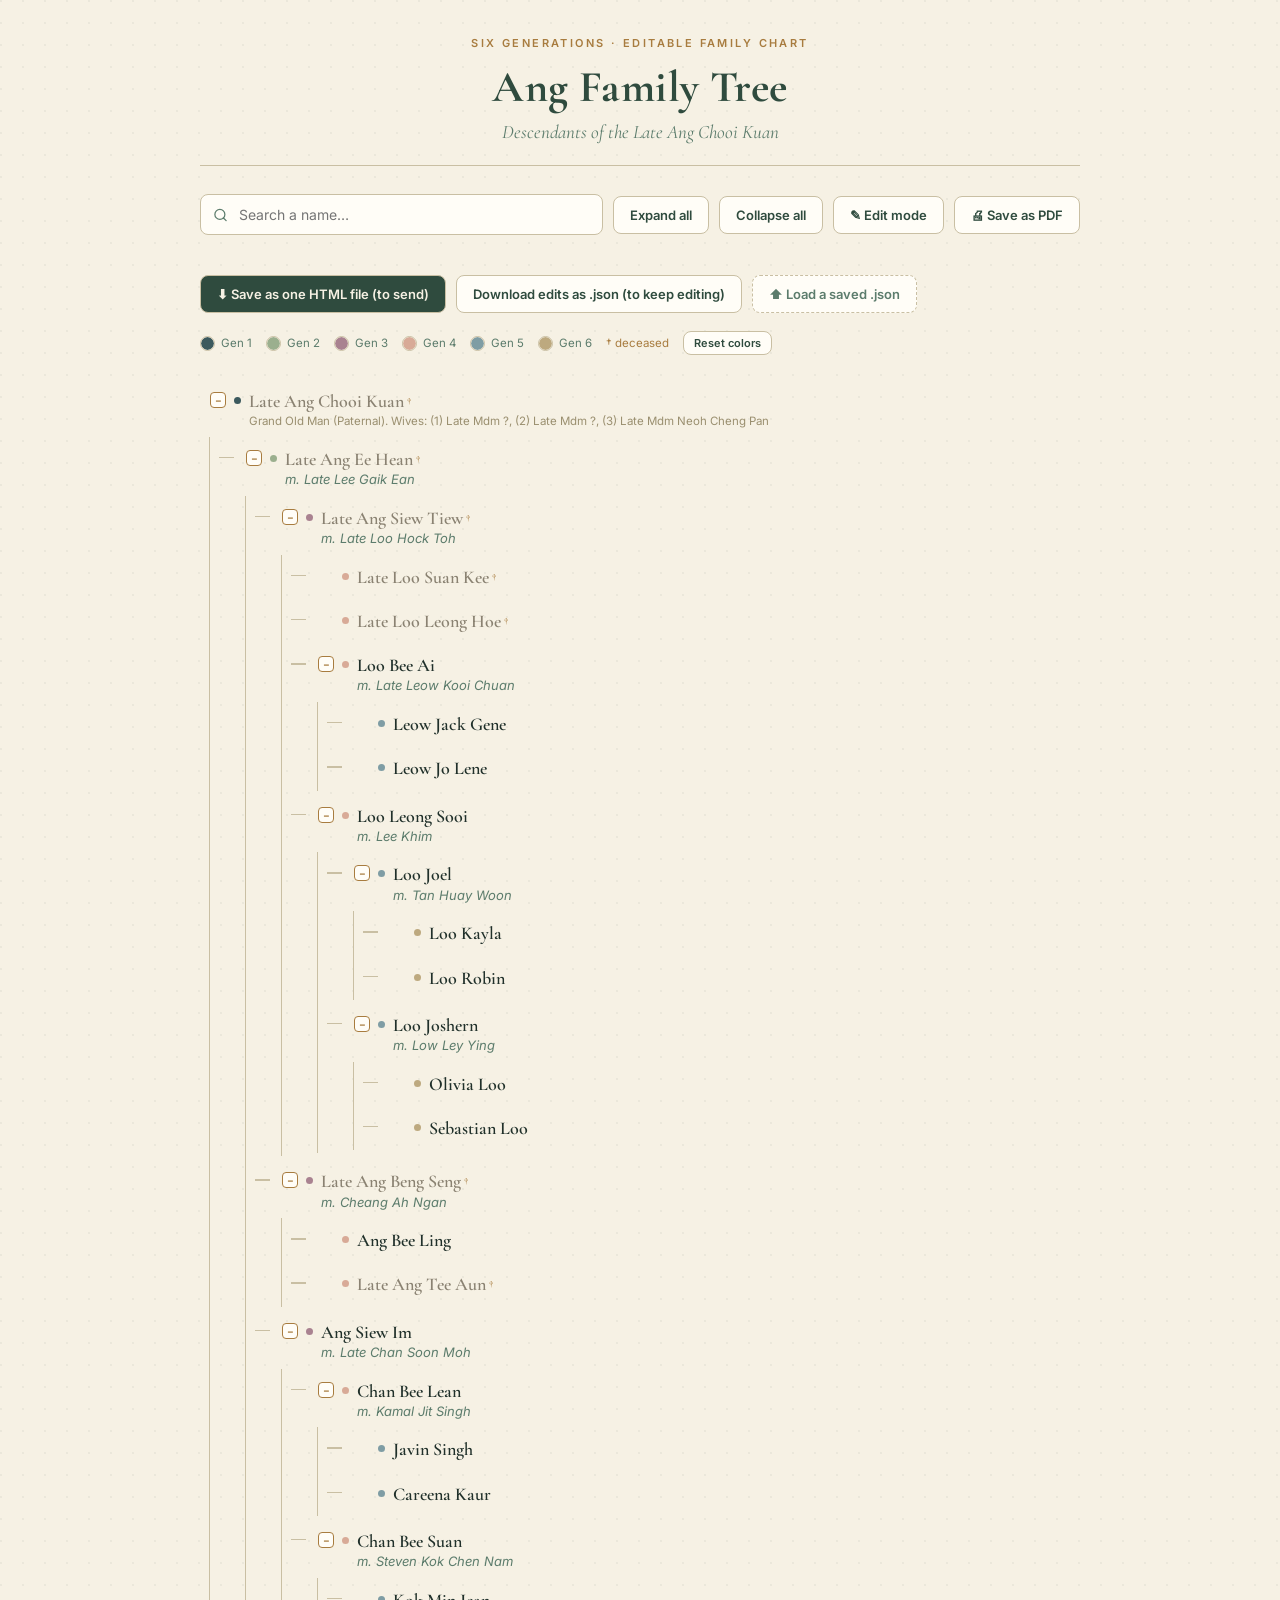
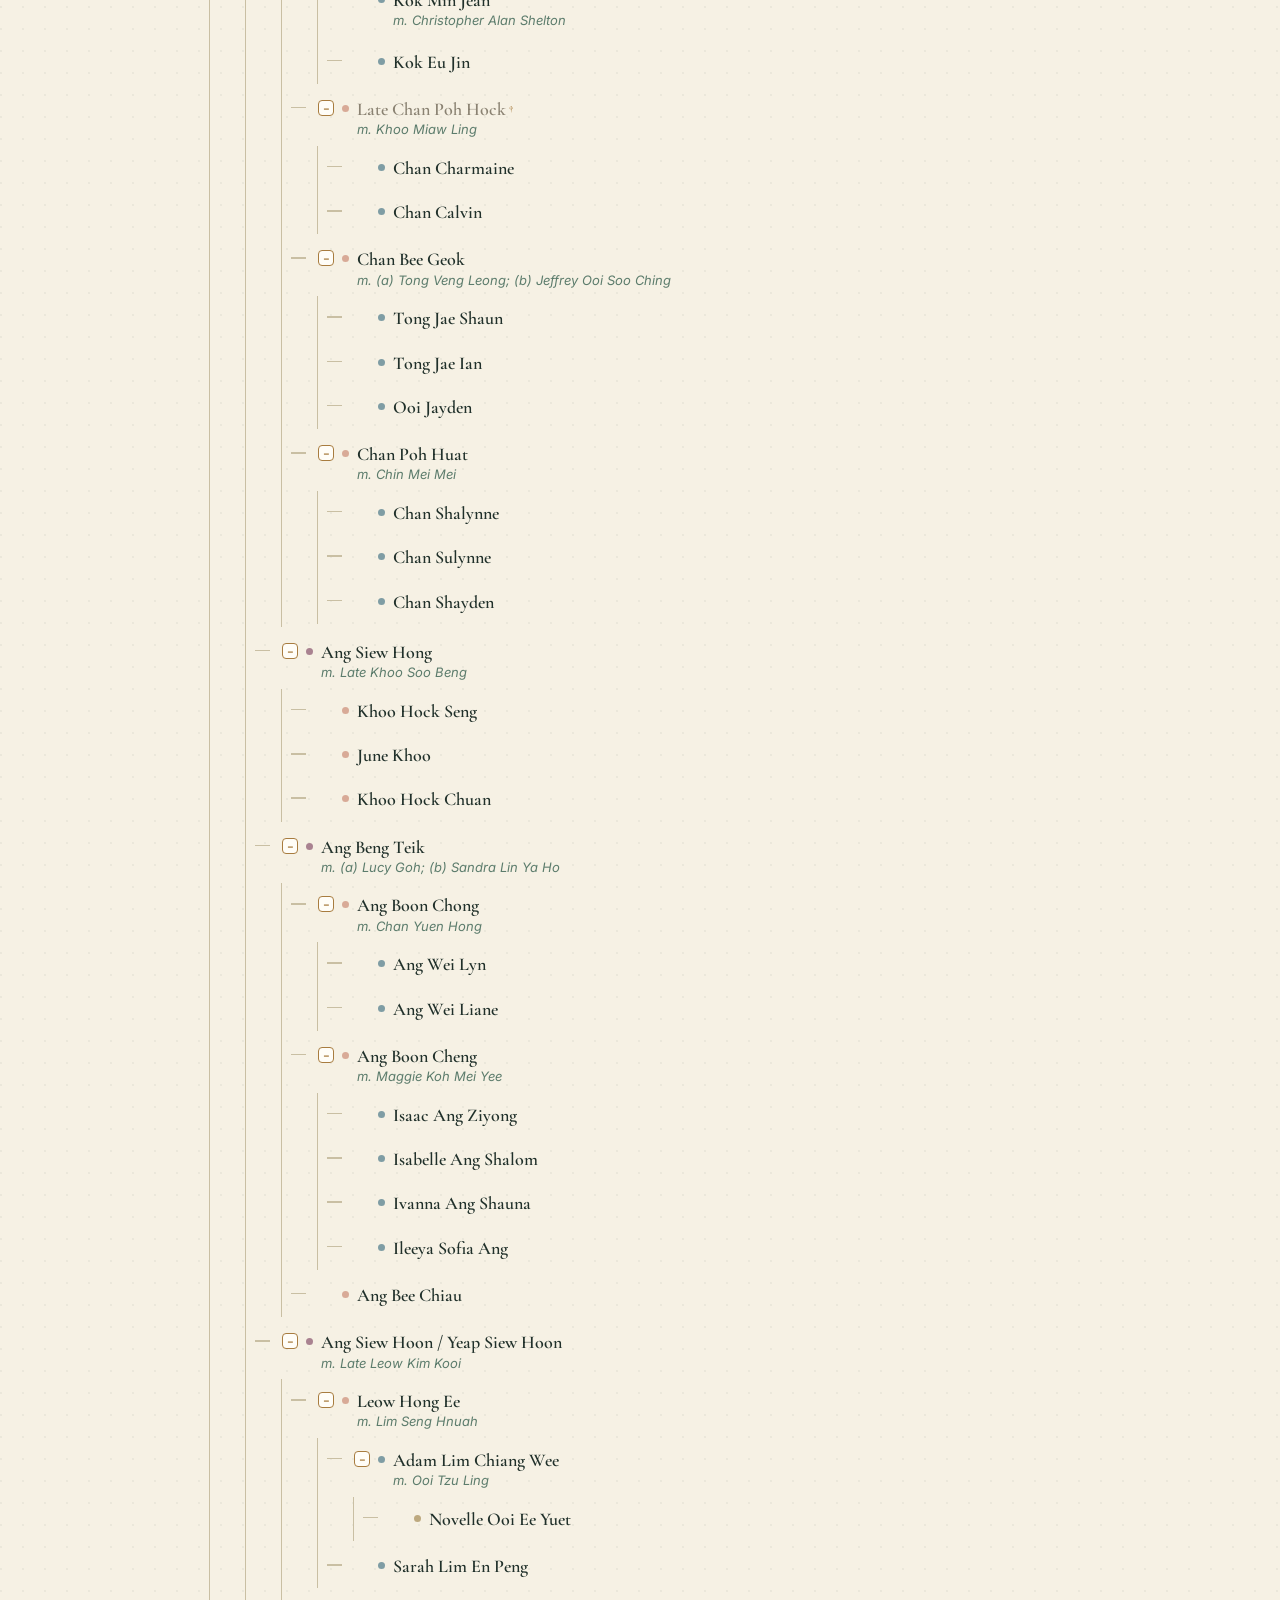
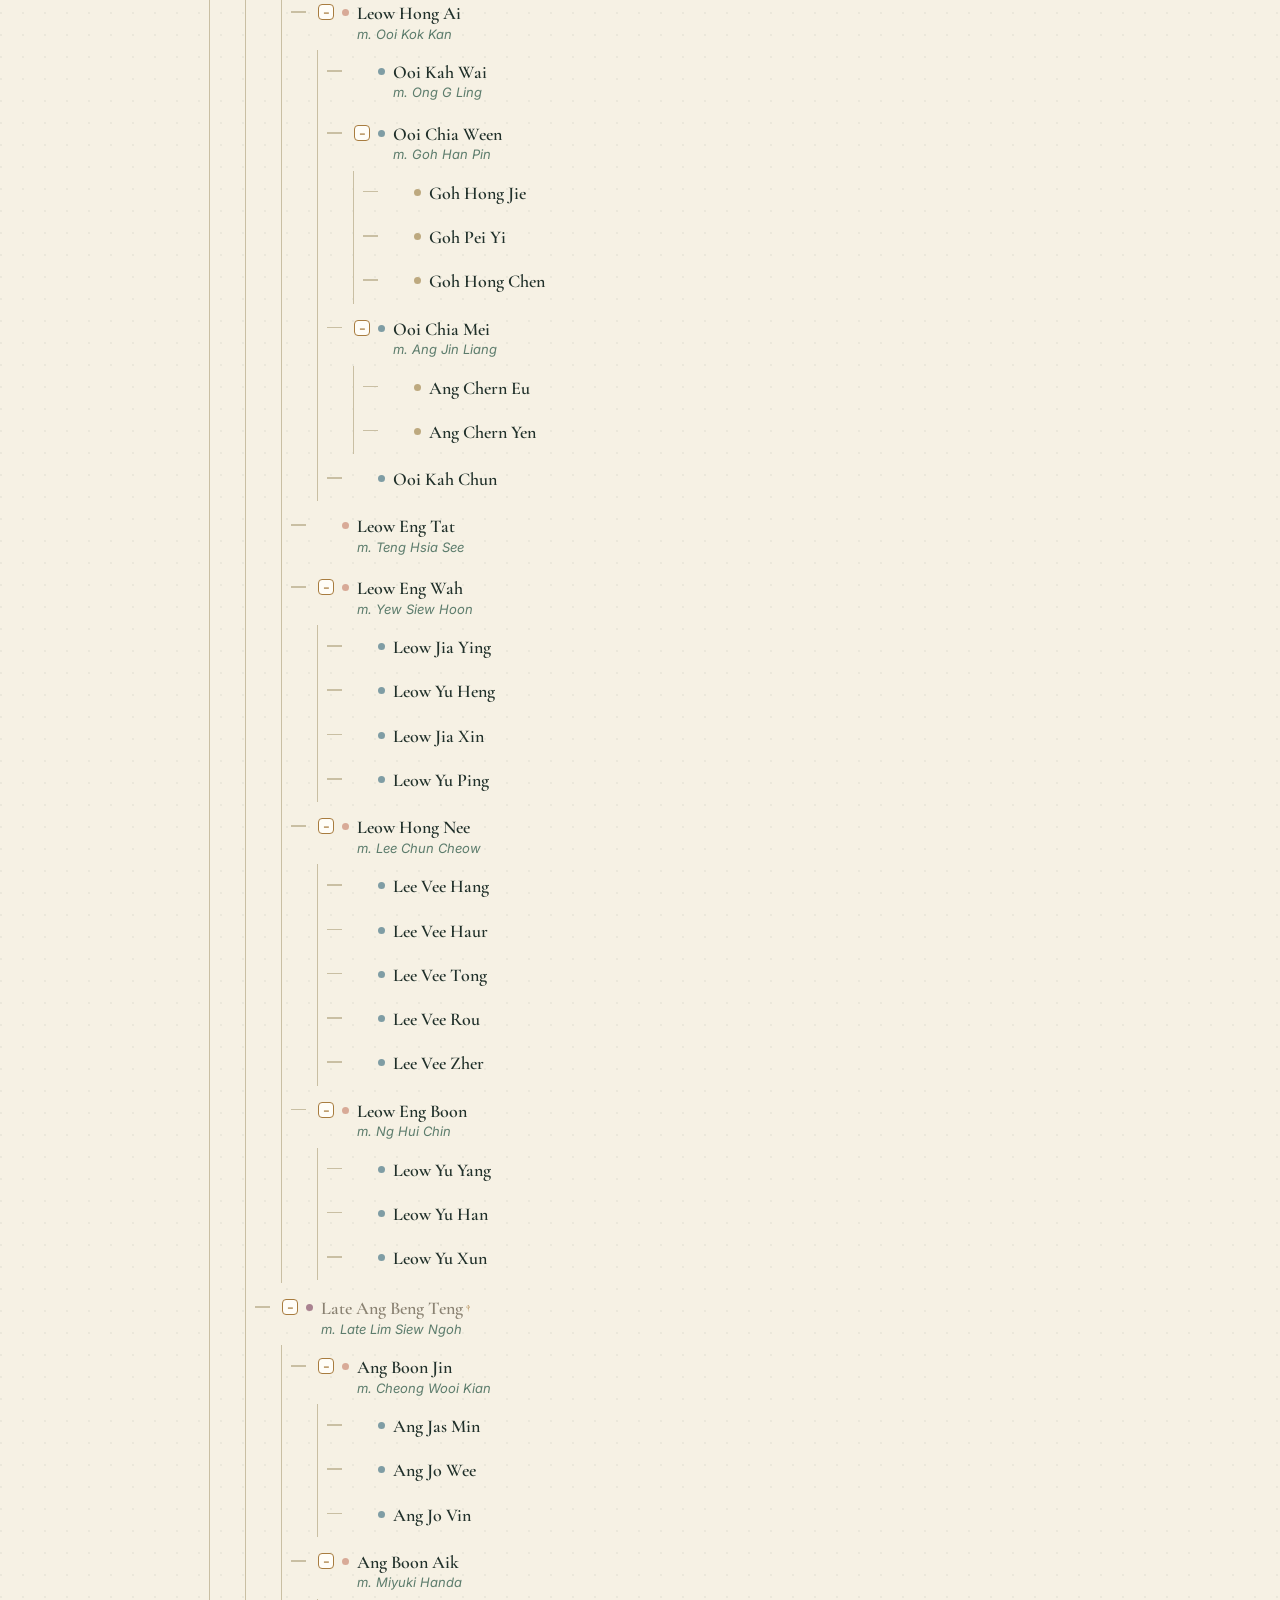
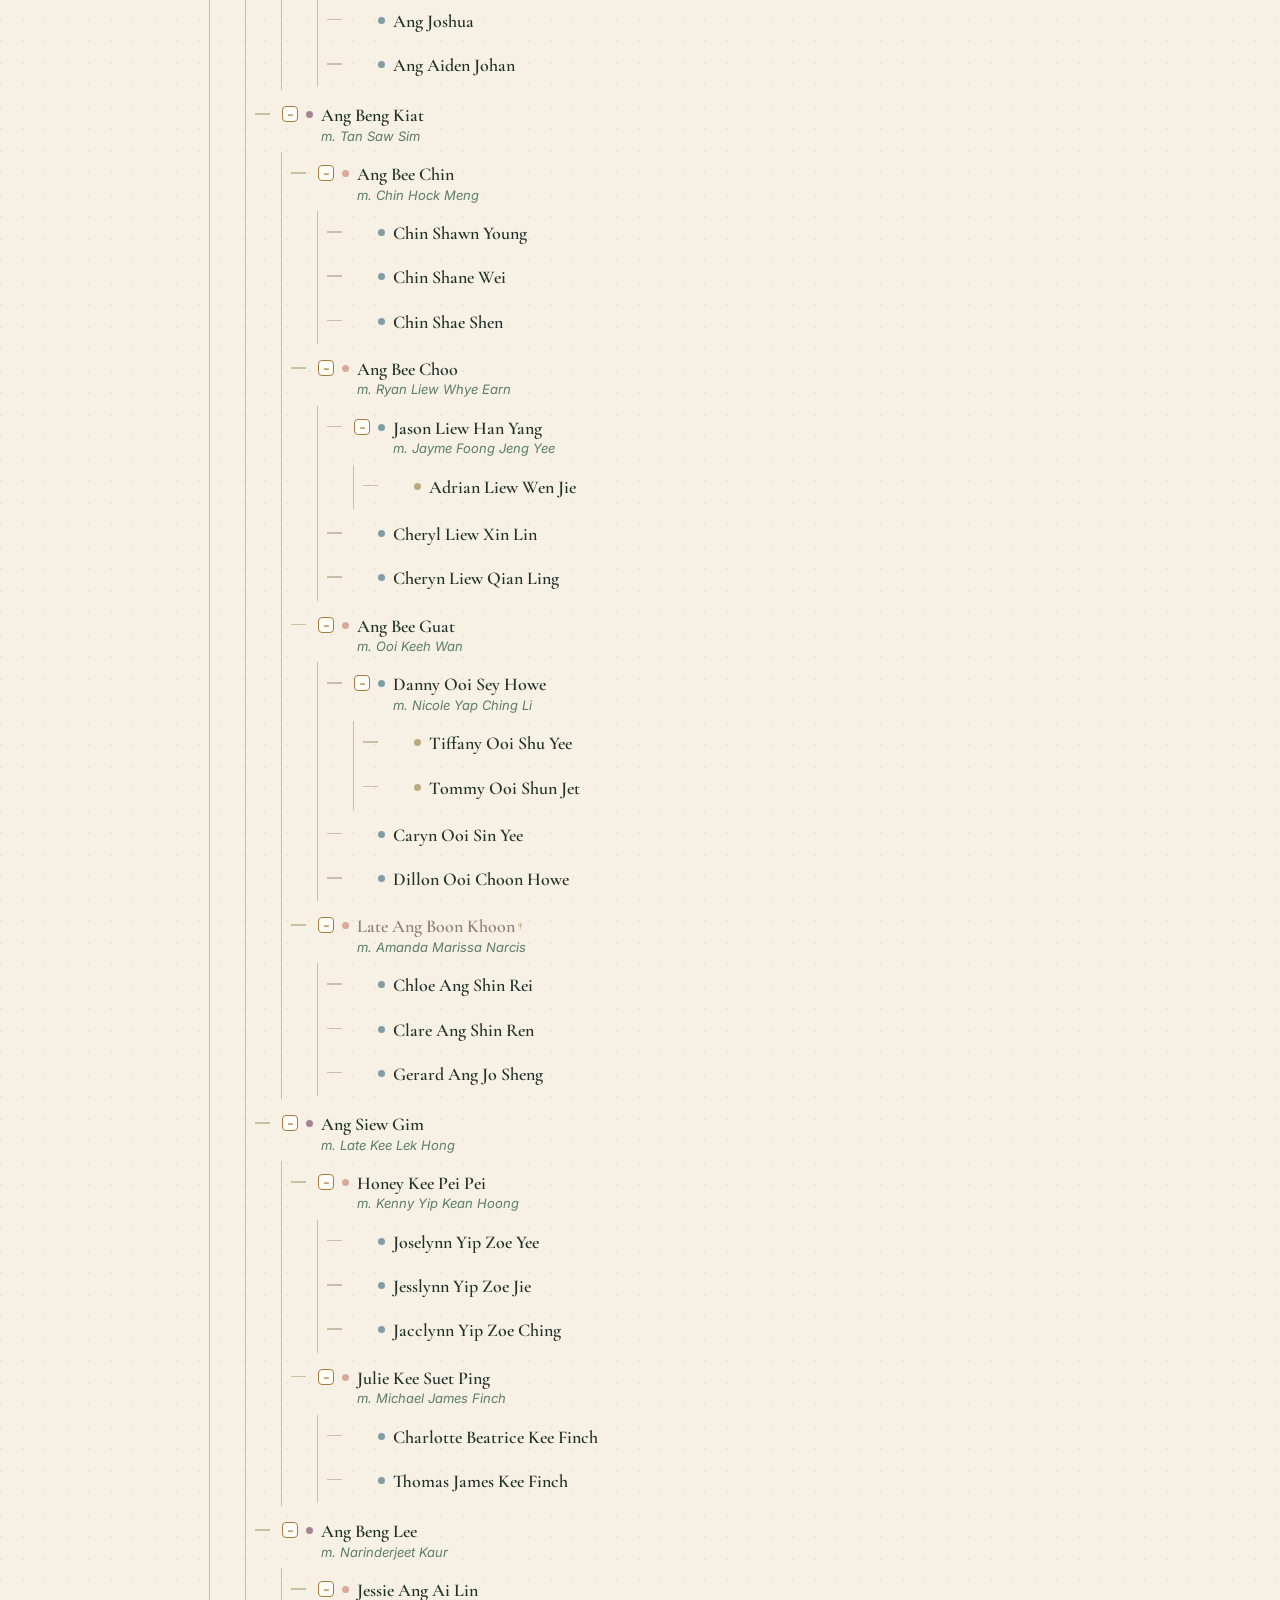
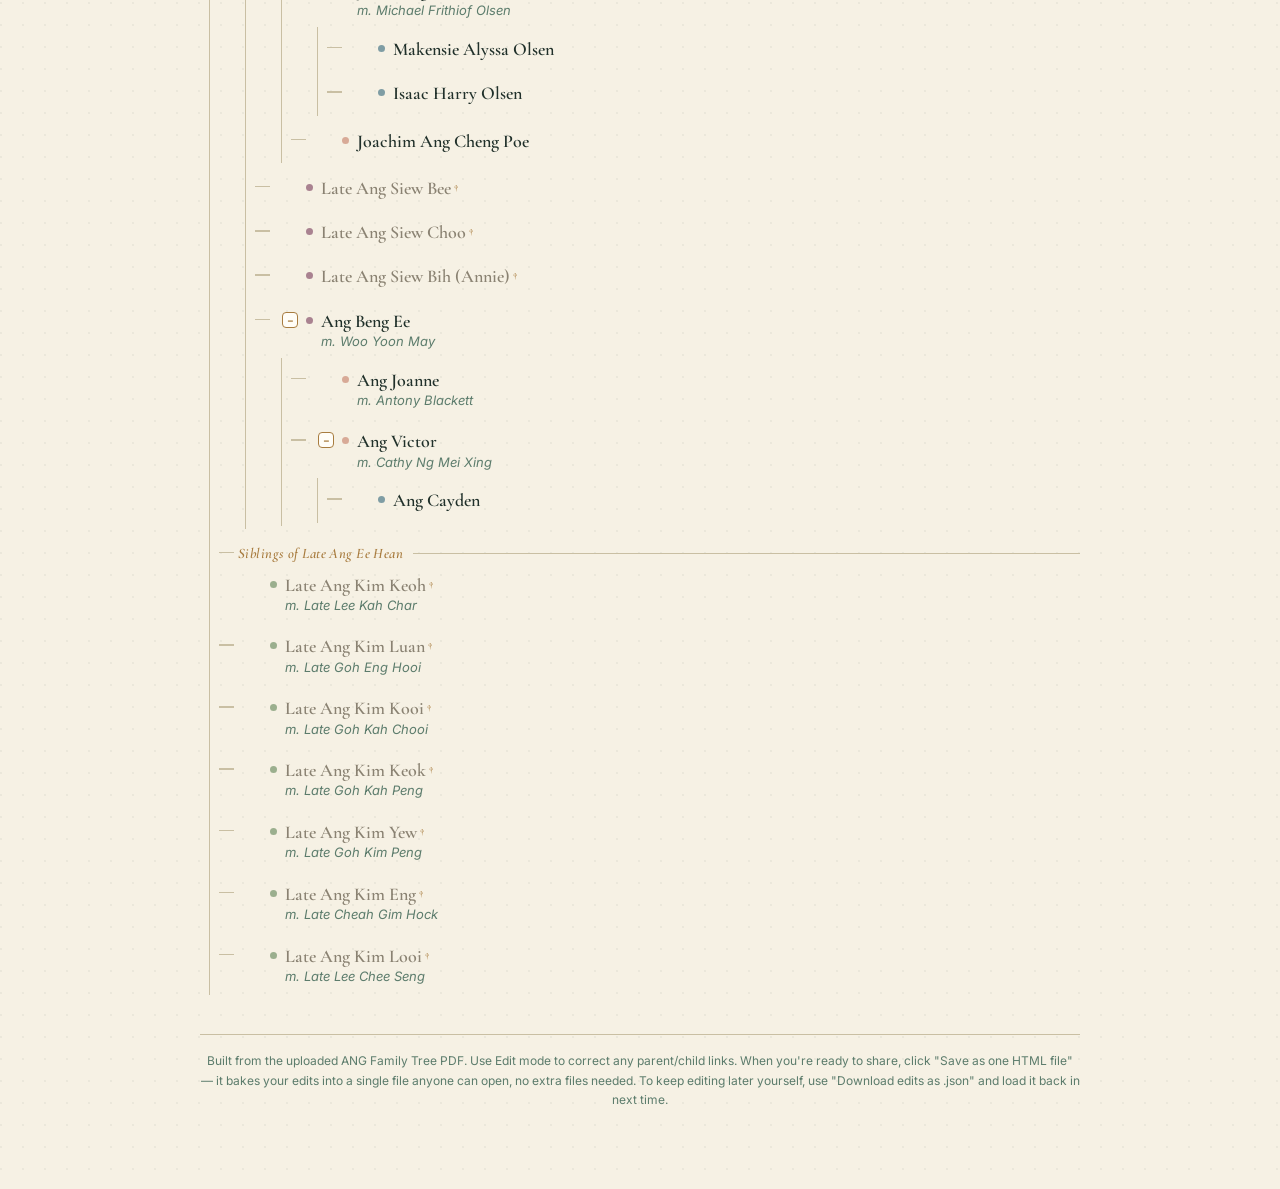
==== index.html @ b87fd1d6 "Rename HTML file to index.html Rename 'ang_family_tree (fixed).html' to 'index.html' (100% content s" ====
<!DOCTYPE html>
<html lang="en"><head>
<meta charset="UTF-8">
<meta name="viewport" content="width=device-width, initial-scale=1">
<title>Ang Family Tree</title>
<style>
  @import url('https://fonts.googleapis.com/css2?family=Cormorant+Garamond:ital,wght@0,500;0,600;0,700;1,500&family=Inter:wght@400;500;600;700&display=swap');

  :root{
    --paper:#F6F1E4;
    --ink:#20302A;
    --jade:#2F4B3E;
    --jade-light:#5C7C6C;
    --brass:#A87C3F;
    --brass-light:#D9B77C;
    --line:#C9BFA3;
    --card:#FFFDF7;
    --danger:#B5533C;
    --shadow: 0 1px 2px rgba(32,48,42,.06);
  }
  *{box-sizing:border-box;}
  body{
    margin:0;
    background:var(--paper);
    background-image:
      radial-gradient(circle at 1px 1px, rgba(47,75,62,0.06) 1px, transparent 0);
    background-size: 22px 22px;
    color:var(--ink);
    font-family:'Inter',sans-serif;
    padding:0;
  }
  .wrap{max-width:920px;margin:0 auto;padding:36px 20px 80px;}

  header{
    text-align:center;
    margin-bottom:28px;
    padding-bottom:22px;
    border-bottom:1px solid var(--line);
  }
  .eyebrow{
    font-size:11px;
    letter-spacing:.22em;
    text-transform:uppercase;
    color:var(--brass);
    font-weight:600;
    margin-bottom:10px;
  }
  h1{
    font-family:'Cormorant Garamond',serif;
    font-weight:700;
    font-size:44px;
    margin:0 0 6px;
    color:var(--jade);
    letter-spacing:.01em;
  }
  .sub{
    color:var(--jade-light);
    font-style:italic;
    font-family:'Cormorant Garamond',serif;
    font-size:19px;
  }

  .toolbar{
    display:flex;
    gap:10px;
    align-items:center;
    margin-bottom:14px;
    flex-wrap:wrap;
  }
  .search-box{
    flex:1;
    min-width:180px;
    position:relative;
  }
  .search-box input{
    width:100%;
    padding:11px 14px 11px 38px;
    border:1px solid var(--line);
    border-radius:8px;
    background:var(--card);
    font-family:'Inter',sans-serif;
    font-size:14px;
    color:var(--ink);
    outline:none;
    transition:border-color .15s;
  }
  .search-box input:focus{border-color:var(--brass);}
  .search-box svg{
    position:absolute;
    left:13px;
    top:50%;
    transform:translateY(-50%);
    width:15px;
    height:15px;
    stroke:var(--jade-light);
  }
  .btn{
    padding:10px 16px;
    border-radius:8px;
    border:1px solid var(--line);
    background:var(--card);
    color:var(--jade);
    font-family:'Inter',sans-serif;
    font-size:13px;
    font-weight:600;
    cursor:pointer;
    transition:.15s;
    white-space:nowrap;
  }
  .btn:hover{background:var(--jade);color:var(--paper);border-color:var(--jade);}
  .btn.primary{background:var(--jade);color:var(--paper);}
  .btn.primary:hover{background:var(--ink);}
  .btn.on{background:var(--brass);color:#fff;border-color:var(--brass);}
  .btn.danger{color:var(--danger);border-color:var(--danger);}
  .btn.danger:hover{background:var(--danger);color:#fff;}
  .btn:disabled{opacity:.4;cursor:not-allowed;}
  .btn:disabled:hover{background:var(--card);color:var(--jade);}

  .toolbar2{
    display:flex;
    gap:10px;
    align-items:center;
    margin-bottom:18px;
    flex-wrap:wrap;
  }
  .file-label{
    padding:10px 16px;
    border-radius:8px;
    border:1px dashed var(--line);
    background:var(--card);
    color:var(--jade-light);
    font-size:13px;
    font-weight:600;
    cursor:pointer;
  }
  .file-label:hover{border-color:var(--brass);color:var(--brass);}

  #match-count, #edit-hint{
    font-size:12.5px;
    color:var(--jade-light);
    margin:-6px 0 16px 2px;
    min-height:16px;
  }
  #edit-hint{color:var(--brass);font-weight:600;}

  .legend{
    display:flex;
    gap:14px;
    flex-wrap:wrap;
    margin-bottom:24px;
    font-size:11.5px;
    color:var(--jade-light);
  }
  .legend span{display:inline-flex;align-items:center;gap:6px;}
  .swatch{width:9px;height:9px;border-radius:50%;display:inline-block;}
  .swatch-input{
    -webkit-appearance:none;
    appearance:none;
    width:15px;
    height:15px;
    border-radius:50%;
    border:1px solid var(--line);
    padding:0;
    cursor:pointer;
    background:none;
    vertical-align:middle;
  }
  .swatch-input::-webkit-color-swatch-wrapper{padding:0;border-radius:50%;}
  .swatch-input::-webkit-color-swatch{border:none;border-radius:50%;}
  .swatch-input::-moz-color-swatch{border:none;border-radius:50%;}
  .legend{align-items:center;}
  .legend .btn{padding:4px 10px;font-size:11px;}

  ul.tree, ul.tree ul{
    list-style:none;
    margin:0;
    padding-left:26px;
    position:relative;
  }
  ul.tree{padding-left:0;}
  ul.tree ul{
    border-left:1.5px solid var(--line);
    margin-left:9px;
  }
  li{position:relative;padding:3px 0;}
  li > ul{margin-top:2px;}
  li::before{
    content:"";
    position:absolute;
    left:-17px;
    top:20px;
    width:15px;
    height:1.5px;
    background:var(--line);
  }
  ul.tree > li::before{display:none;}

  .tree-label{
    display:flex;
    align-items:center;
    gap:10px;
    margin:10px 0 4px;
    padding-left:2px;
    user-select:none;
  }
  .tree-label .txt{
    font-family:'Cormorant Garamond',serif;
    font-style:italic;
    font-weight:600;
    font-size:14.5px;
    letter-spacing:.03em;
    color:var(--brass);
    white-space:nowrap;
  }
  .tree-label .rule{
    flex:1;
    height:1px;
    background:var(--line);
  }
  .tree-label .label-edit{
    display:none;
    flex:none;
    width:18px;
    height:18px;
    border-radius:5px;
    border:1px solid var(--line);
    background:var(--card);
    align-items:center;
    justify-content:center;
    cursor:pointer;
    color:var(--jade-light);
    font-size:10px;
  }
  .tree-label .label-edit:hover{border-color:var(--brass);color:var(--brass);}
  body.edit-mode .tree-label .label-edit{display:flex;}
  @media print{
    .tree-label .label-edit{display:none;}
  }

  .node{
    display:flex;
    align-items:flex-start;
    gap:8px;
    padding:7px 10px;
    border-radius:7px;
    transition:background .12s;
  }
  .node:hover{background:rgba(168,124,63,0.09);}

  .toggle{
    width:16px;
    height:16px;
    flex:none;
    margin-top:3px;
    border-radius:4px;
    border:1.3px solid var(--brass);
    display:flex;
    align-items:center;
    justify-content:center;
    font-size:10px;
    color:var(--brass);
    font-weight:700;
    user-select:none;
    background:var(--card);
    cursor:pointer;
  }
  .toggle.empty{visibility:hidden;cursor:default;}

  .gen-dot{
    width:7px;
    height:7px;
    border-radius:50%;
    margin-top:8px;
    flex:none;
  }

  .info{line-height:1.35;flex:1;cursor:default;}
  .name{
    font-family:'Cormorant Garamond',serif;
    font-weight:600;
    font-size:18px;
    color:var(--ink);
  }
  .name.deceased{color:#8a8272;}
  .name.deceased::after{
    content:" †";
    font-size:13px;
    color:var(--brass);
  }
  .spouse{
    font-size:13px;
    color:var(--jade-light);
    font-style:italic;
  }
  .note{
    font-size:11.5px;
    color:#9a8f6f;
    margin-top:1px;
  }
  .hit .name{background:linear-gradient(transparent 60%, var(--brass-light) 60%);}

  .edit-icon{
    flex:none;
    width:22px;
    height:22px;
    border-radius:6px;
    border:1px solid var(--line);
    background:var(--card);
    display:none;
    align-items:center;
    justify-content:center;
    cursor:pointer;
    color:var(--jade-light);
    font-size:12px;
    margin-top:1px;
  }
  .edit-icon:hover{border-color:var(--brass);color:var(--brass);}
  body.edit-mode .edit-icon{display:flex;}
  body.edit-mode .node{background:rgba(168,124,63,0.04);}

  /* Edit panel (modal) */
  #overlay, #labelOverlay{
    position:fixed;inset:0;
    background:rgba(32,48,42,.35);
    display:none;
    align-items:center;
    justify-content:center;
    z-index:50;
    padding:20px;
  }
  #overlay.show, #labelOverlay.show{display:flex;}
  #panel, #labelPanel{
    background:var(--card);
    border-radius:14px;
    padding:26px 26px 20px;
    width:100%;
    max-width:420px;
    box-shadow:0 12px 40px rgba(32,48,42,.25);
    max-height:88vh;
    overflow-y:auto;
  }
  #panel h2, #labelPanel h2{
    font-family:'Cormorant Garamond',serif;
    font-size:24px;
    margin:0 0 16px;
    color:var(--jade);
  }
  #labelPanel .sub-hint{
    font-size:12.5px;
    color:var(--jade-light);
    margin:-10px 0 16px;
  }
  .field{margin-bottom:14px;}
  .field label{
    display:block;
    font-size:11.5px;
    font-weight:600;
    letter-spacing:.04em;
    text-transform:uppercase;
    color:var(--jade-light);
    margin-bottom:5px;
  }
  .field input[type=text], .field select{
    width:100%;
    padding:9px 10px;
    border:1px solid var(--line);
    border-radius:7px;
    font-family:'Inter',sans-serif;
    font-size:14px;
    background:#fff;
    color:var(--ink);
  }
  .field.checkline{display:flex;align-items:center;gap:8px;}
  .field.checkline label{margin:0;text-transform:none;font-size:13px;font-weight:500;color:var(--ink);}
  .panel-actions{
    display:flex;
    gap:8px;
    flex-wrap:wrap;
    margin-top:18px;
    padding-top:16px;
    border-top:1px solid var(--line);
  }
  .panel-actions .btn{flex:1;min-width:100px;}

  footer{
    margin-top:36px;
    padding-top:16px;
    border-top:1px solid var(--line);
    font-size:12px;
    color:var(--jade-light);
    text-align:center;
    line-height:1.6;
  }

  @media(max-width:560px){
    h1{font-size:33px;}
    .wrap{padding:24px 14px 60px;}
    ul.tree, ul.tree ul{padding-left:18px;}
    .toggle{
      width:26px;
      height:26px;
      margin-top:0;
      font-size:14px;
    }
    .gen-dot{margin-top:12px;}
  }

  @media print{
    body{background:#fff !important;}
    .toolbar, .toolbar2, #match-count, #edit-hint, footer{display:none !important;}
    .wrap{max-width:100%;padding:6px 0 0;}
    header{margin-bottom:16px;padding-bottom:12px;}
    .legend{margin-bottom:16px;}
    .legend .btn, .legend input[type=color]{display:none;}
    .toggle, .edit-icon{display:none !important;}
    .node{padding:4px 8px;}
    .node:hover{background:none;}
    li, .node{break-inside:avoid;page-break-inside:avoid;}
    *{-webkit-print-color-adjust:exact;print-color-adjust:exact;color-adjust:exact;}
    @page{margin:14mm;}
  }
</style>
</head>
<body>
<div class="wrap">
  <header>
    <div class="eyebrow">Six Generations · Editable Family Chart</div>
    <h1>Ang Family Tree</h1>
    <div class="sub">Descendants of the Late Ang Chooi Kuan</div>
  </header>

  <div class="toolbar">
    <div class="search-box">
      <svg viewBox="0 0 24 24" fill="none" stroke-width="2" stroke-linecap="round"><circle cx="11" cy="11" r="8"></circle><path d="m21 21-4.3-4.3"></path></svg>
      <input id="search" type="text" placeholder="Search a name…">
    </div>
    <button class="btn" id="expandAll">Expand all</button>
    <button class="btn" id="collapseAll">Collapse all</button>
    <button class="btn" id="editToggle">✎ Edit mode</button>
    <button class="btn" id="savePdf">🖨 Save as PDF</button>
  </div>
  <div id="match-count"></div>
  <div id="edit-hint" style="display:none">Edit mode is on — click the ✎ icon next to any name to rename, reassign to a different parent, add a child, or delete.</div>

  <div class="toolbar2">
    <button class="btn primary" id="downloadHtml">⬇ Save as one HTML file (to send)</button>
    <button class="btn" id="downloadJson">Download edits as .json (to keep editing)</button>
    <label class="file-label" for="loadJson">⬆ Load a saved .json</label>
    <input type="file" id="loadJson" accept=".json" style="display:none">
    <button class="btn" id="addRoot" style="display:none">+ Add another top-level person</button>
  </div>

  <div class="legend" id="legend">
    <span><input type="color" class="swatch-input" id="c0" value="#1B2E22"><label for="c0">Gen 1</label></span>
    <span><input type="color" class="swatch-input" id="c1" value="#2F4B3E"><label for="c1">Gen 2</label></span>
    <span><input type="color" class="swatch-input" id="c2" value="#5C7C6C"><label for="c2">Gen 3</label></span>
    <span><input type="color" class="swatch-input" id="c3" value="#A87C3F"><label for="c3">Gen 4</label></span>
    <span><input type="color" class="swatch-input" id="c4" value="#D9B77C"><label for="c4">Gen 5</label></span>
    <span><input type="color" class="swatch-input" id="c5" value="#C97B63"><label for="c5">Gen 6</label></span>
    <span style="color:var(--brass)">†  deceased</span>
    <button class="btn" id="resetColors">Reset colors</button>
  </div>

  <ul class="tree" id="treeRoot"><li><div class="node"><div class="toggle">−</div><div class="gen-dot" style="background: rgb(60, 89, 93);"></div><div class="info"><div class="name deceased">Late Ang Chooi Kuan</div><div class="note">Grand Old Man (Paternal). Wives: (1) Late Mdm ?, (2) Late Mdm ?, (3) Late Mdm Neoh Cheng Pan</div></div><div class="edit-icon">✎</div></div><ul><li><div class="node"><div class="toggle">+</div><div class="gen-dot" style="background: rgb(155, 175, 142);"></div><div class="info"><div class="name deceased">Late Ang Ee Hean</div><div class="spouse">m. Late Lee Gaik Ean</div></div><div class="edit-icon">✎</div></div></li><li><div class="node"><div class="toggle empty"></div><div class="gen-dot" style="background: rgb(155, 175, 142);"></div><div class="info"><div class="name deceased">Late Ang Kim Keoh</div><div class="spouse">m. Late Lee Kah Char</div></div><div class="edit-icon">✎</div></div></li><li><div class="node"><div class="toggle empty"></div><div class="gen-dot" style="background: rgb(155, 175, 142);"></div><div class="info"><div class="name deceased">Late Ang Kim Luan</div><div class="spouse">m. Late Goh Eng Hooi</div></div><div class="edit-icon">✎</div></div></li><li><div class="node"><div class="toggle empty"></div><div class="gen-dot" style="background: rgb(155, 175, 142);"></div><div class="info"><div class="name deceased">Late Ang Kim Kooi</div><div class="spouse">m. Late Goh Kah Chooi</div></div><div class="edit-icon">✎</div></div></li><li><div class="node"><div class="toggle empty"></div><div class="gen-dot" style="background: rgb(155, 175, 142);"></div><div class="info"><div class="name deceased">Late Ang Kim Keok</div><div class="spouse">m. Late Goh Kah Peng</div></div><div class="edit-icon">✎</div></div></li><li><div class="node"><div class="toggle empty"></div><div class="gen-dot" style="background: rgb(155, 175, 142);"></div><div class="info"><div class="name deceased">Late Ang Kim Yew</div><div class="spouse">m. Late Goh Kim Peng</div></div><div class="edit-icon">✎</div></div></li><li><div class="node"><div class="toggle empty"></div><div class="gen-dot" style="background: rgb(155, 175, 142);"></div><div class="info"><div class="name deceased">Late Ang Kim Eng</div><div class="spouse">m. Late Cheah Gim Hock</div></div><div class="edit-icon">✎</div></div></li><li><div class="node"><div class="toggle empty"></div><div class="gen-dot" style="background: rgb(155, 175, 142);"></div><div class="info"><div class="name deceased">Late Ang Kim Looi</div><div class="spouse">m. Late Lee Chee Seng</div></div><div class="edit-icon">✎</div></div></li></ul></li></ul>

  <footer>
    Built from the uploaded ANG Family Tree PDF. Use Edit mode to correct any parent/child links. When you're ready to share, click "Save as one HTML file" — it bakes your edits into a single file anyone can open, no extra files needed. To keep editing later yourself, use "Download edits as .json" and load it back in next time.
  </footer>
</div>

<div id="overlay">
  <div id="panel">
    <h2 id="panelTitle">Edit person</h2>
    <div class="field">
      <label for="f-name">Name</label>
      <input type="text" id="f-name">
    </div>
    <div class="field">
      <label for="f-spouse">Spouse (optional)</label>
      <input type="text" id="f-spouse" placeholder="e.g. m. Jane Doe">
    </div>
    <div class="field">
      <label for="f-note">Note (optional)</label>
      <input type="text" id="f-note">
    </div>
    <div class="field checkline">
      <input type="checkbox" id="f-deceased">
      <label for="f-deceased">Deceased</label>
    </div>
    <div class="field" id="f-parent-wrap">
      <label for="f-parent">Parent (move this person)</label>
      <select id="f-parent"></select>
    </div>
    <div class="panel-actions">
      <button class="btn primary" id="p-save">Save</button>
      <button class="btn" id="p-addchild">+ Add child</button>
      <button class="btn" id="p-divider">÷ Divider line</button>
      <button class="btn danger" id="p-delete">Delete</button>
      <button class="btn" id="p-cancel">Cancel</button>
    </div>
  </div>
</div>

<div id="labelOverlay">
  <div id="labelPanel">
    <h2 id="labelPanelTitle">Divider line</h2>
    <div class="sub-hint">Shows a labeled rule above this person — handy for marking a new generation or branch. Leave blank to remove it.</div>
    <div class="field">
      <label for="lp-text">Label text</label>
      <input type="text" id="lp-text" placeholder="e.g. Siblings of Ang Ee Hean">
    </div>
    <div class="panel-actions">
      <button class="btn primary" id="lp-save">Save</button>
      <button class="btn danger" id="lp-remove">Remove</button>
      <button class="btn" id="lp-cancel">Cancel</button>
    </div>
  </div>
</div>

<script>
const INITIAL_DATA = /*DATA_START*/{"name":"Late Ang Chooi Kuan","spouse":null,"note":"Grand Old Man (Paternal). Wives: (1) Late Mdm ?, (2) Late Mdm ?, (3) Late Mdm Neoh Cheng Pan","deceased":true,"children":[{"name":"Late Ang Ee Hean","spouse":"Late Lee Gaik Ean","note":null,"deceased":true,"children":[{"name":"Late Ang Siew Tiew","spouse":"Late Loo Hock Toh","note":null,"deceased":true,"children":[{"name":"Late Loo Suan Kee","spouse":null,"note":null,"deceased":true,"children":[]},{"name":"Late Loo Leong Hoe","spouse":null,"note":null,"deceased":true,"children":[]},{"name":"Loo Bee Ai","spouse":"Late Leow Kooi Chuan","note":null,"deceased":false,"children":[{"name":"Leow Jack Gene","spouse":null,"note":null,"deceased":false,"children":[]},{"name":"Leow Jo Lene","spouse":null,"note":null,"deceased":false,"children":[]}]},{"name":"Loo Leong Sooi","spouse":"Lee Khim","note":null,"deceased":false,"children":[{"name":"Loo Joel","spouse":"Tan Huay Woon","note":null,"deceased":false,"children":[{"name":"Loo Kayla","spouse":null,"note":null,"deceased":false,"children":[]},{"name":"Loo Robin","spouse":null,"note":null,"deceased":false,"children":[]}]},{"name":"Loo Joshern","spouse":"Low Ley Ying","note":null,"deceased":false,"children":[{"name":"Olivia Loo","spouse":null,"note":null,"deceased":false,"children":[]},{"name":"Sebastian Loo","spouse":null,"note":null,"deceased":false,"children":[]}]}]}]},{"name":"Late Ang Beng Seng","spouse":"Cheang Ah Ngan","note":null,"deceased":true,"children":[{"name":"Ang Bee Ling","spouse":null,"note":null,"deceased":false,"children":[]},{"name":"Late Ang Tee Aun","spouse":null,"note":null,"deceased":true,"children":[]}]},{"name":"Ang Siew Im","spouse":"Late Chan Soon Moh","note":null,"deceased":false,"children":[{"name":"Chan Bee Lean","spouse":"Kamal Jit Singh","note":null,"deceased":false,"children":[{"name":"Javin Singh","spouse":null,"note":null,"deceased":false,"children":[]},{"name":"Careena Kaur","spouse":null,"note":null,"deceased":false,"children":[]}]},{"name":"Chan Bee Suan","spouse":"Steven Kok Chen Nam","note":null,"deceased":false,"children":[{"name":"Kok Min Jean","spouse":"Christopher Alan Shelton","note":null,"deceased":false,"children":[]},{"name":"Kok Eu Jin","spouse":null,"note":null,"deceased":false,"children":[]}]},{"name":"Late Chan Poh Hock","spouse":"Khoo Miaw Ling","note":null,"deceased":true,"children":[{"name":"Chan Charmaine","spouse":null,"note":null,"deceased":false,"children":[]},{"name":"Chan Calvin","spouse":null,"note":null,"deceased":false,"children":[]}]},{"name":"Chan Bee Geok","spouse":"(a) Tong Veng Leong; (b) Jeffrey Ooi Soo Ching","note":null,"deceased":false,"children":[{"name":"Tong Jae Shaun","spouse":null,"note":null,"deceased":false,"children":[]},{"name":"Tong Jae Ian","spouse":null,"note":null,"deceased":false,"children":[]},{"name":"Ooi Jayden","spouse":null,"note":null,"deceased":false,"children":[]}]},{"name":"Chan Poh Huat","spouse":"Chin Mei Mei","note":null,"deceased":false,"children":[{"name":"Chan Shalynne","spouse":null,"note":null,"deceased":false,"children":[]},{"name":"Chan Sulynne","spouse":null,"note":null,"deceased":false,"children":[]},{"name":"Chan Shayden","spouse":null,"note":null,"deceased":false,"children":[]}]}]},{"name":"Ang Siew Hong","spouse":"Late Khoo Soo Beng","note":null,"deceased":false,"children":[{"name":"Khoo Hock Seng","spouse":null,"note":null,"deceased":false,"children":[]},{"name":"June Khoo","spouse":null,"note":null,"deceased":false,"children":[]},{"name":"Khoo Hock Chuan","spouse":null,"note":null,"deceased":false,"children":[]}]},{"name":"Ang Beng Teik","spouse":"(a) Lucy Goh; (b) Sandra Lin Ya Ho","note":null,"deceased":false,"children":[{"name":"Ang Boon Chong","spouse":"Chan Yuen Hong","note":null,"deceased":false,"children":[{"name":"Ang Wei Lyn","spouse":null,"note":null,"deceased":false,"children":[]},{"name":"Ang Wei Liane","spouse":null,"note":null,"deceased":false,"children":[]}]},{"name":"Ang Boon Cheng","spouse":"Maggie Koh Mei Yee","note":null,"deceased":false,"children":[{"name":"Isaac Ang Ziyong","spouse":null,"note":null,"deceased":false,"children":[]},{"name":"Isabelle Ang Shalom","spouse":null,"note":null,"deceased":false,"children":[]},{"name":"Ivanna Ang Shauna","spouse":null,"note":null,"deceased":false,"children":[]},{"name":"Ileeya Sofia Ang","spouse":null,"note":null,"deceased":false,"children":[]}]},{"name":"Ang Bee Chiau","spouse":null,"note":null,"deceased":false,"children":[]}]},{"name":"Ang Siew Hoon / Yeap Siew Hoon","spouse":"Late Leow Kim Kooi","note":null,"deceased":false,"children":[{"name":"Leow Hong Ee","spouse":"Lim Seng Hnuah","note":null,"deceased":false,"children":[{"name":"Adam Lim Chiang Wee","spouse":"Ooi Tzu Ling","note":null,"deceased":false,"children":[{"name":"Novelle Ooi Ee Yuet","spouse":null,"note":null,"deceased":false,"children":[]}]},{"name":"Sarah Lim En Peng","spouse":null,"note":null,"deceased":false,"children":[]}]},{"name":"Leow Hong Ai","spouse":"Ooi Kok Kan","note":null,"deceased":false,"children":[{"name":"Ooi Kah Wai","spouse":"Ong G Ling","note":null,"deceased":false,"children":[]},{"name":"Ooi Chia Ween","spouse":"Goh Han Pin","note":null,"deceased":false,"children":[{"name":"Goh Hong Jie","spouse":null,"note":null,"deceased":false,"children":[]},{"name":"Goh Pei Yi","spouse":null,"note":null,"deceased":false,"children":[]},{"name":"Goh Hong Chen","spouse":null,"note":null,"deceased":false,"children":[]}]},{"name":"Ooi Chia Mei","spouse":"Ang Jin Liang","note":null,"deceased":false,"children":[{"name":"Ang Chern Eu","spouse":null,"note":null,"deceased":false,"children":[]},{"name":"Ang Chern Yen","spouse":null,"note":null,"deceased":false,"children":[]}]},{"name":"Ooi Kah Chun","spouse":null,"note":null,"deceased":false,"children":[]}]},{"name":"Leow Eng Tat","spouse":"Teng Hsia See","note":null,"deceased":false,"children":[]},{"name":"Leow Eng Wah","spouse":"Yew Siew Hoon","note":null,"deceased":false,"children":[{"name":"Leow Jia Ying","spouse":null,"note":null,"deceased":false,"children":[]},{"name":"Leow Yu Heng","spouse":null,"note":null,"deceased":false,"children":[]},{"name":"Leow Jia Xin","spouse":null,"note":null,"deceased":false,"children":[]},{"name":"Leow Yu Ping","spouse":null,"note":null,"deceased":false,"children":[]}]},{"name":"Leow Hong Nee","spouse":"Lee Chun Cheow","note":null,"deceased":false,"children":[{"name":"Lee Vee Hang","spouse":null,"note":null,"deceased":false,"children":[]},{"name":"Lee Vee Haur","spouse":null,"note":null,"deceased":false,"children":[]},{"name":"Lee Vee Tong","spouse":null,"note":null,"deceased":false,"children":[]},{"name":"Lee Vee Rou","spouse":null,"note":null,"deceased":false,"children":[]},{"name":"Lee Vee Zher","spouse":null,"note":null,"deceased":false,"children":[]}]},{"name":"Leow Eng Boon","spouse":"Ng Hui Chin","note":null,"deceased":false,"children":[{"name":"Leow Yu Yang","spouse":null,"note":null,"deceased":false,"children":[]},{"name":"Leow Yu Han","spouse":null,"note":null,"deceased":false,"children":[]},{"name":"Leow Yu Xun","spouse":null,"note":null,"deceased":false,"children":[]}]}]},{"name":"Late Ang Beng Teng","spouse":"Late Lim Siew Ngoh","note":null,"deceased":true,"children":[{"name":"Ang Boon Jin","spouse":"Cheong Wooi Kian","note":null,"deceased":false,"children":[{"name":"Ang Jas Min","spouse":null,"note":null,"deceased":false,"children":[]},{"name":"Ang Jo Wee","spouse":null,"note":null,"deceased":false,"children":[]},{"name":"Ang Jo Vin","spouse":null,"note":null,"deceased":false,"children":[]}]},{"name":"Ang Boon Aik","spouse":"Miyuki Handa","note":null,"deceased":false,"children":[{"name":"Ang Joshua","spouse":null,"note":null,"deceased":false,"children":[]},{"name":"Ang Aiden Johan","spouse":null,"note":null,"deceased":false,"children":[]}]}]},{"name":"Ang Beng Kiat","spouse":"Tan Saw Sim","note":null,"deceased":false,"children":[{"name":"Ang Bee Chin","spouse":"Chin Hock Meng","note":null,"deceased":false,"children":[{"name":"Chin Shawn Young","spouse":null,"note":null,"deceased":false,"children":[]},{"name":"Chin Shane Wei","spouse":null,"note":null,"deceased":false,"children":[]},{"name":"Chin Shae Shen","spouse":null,"note":null,"deceased":false,"children":[]}]},{"name":"Ang Bee Choo","spouse":"Ryan Liew Whye Earn","note":null,"deceased":false,"children":[{"name":"Jason Liew Han Yang","spouse":"Jayme Foong Jeng Yee","note":null,"deceased":false,"children":[{"name":"Adrian Liew Wen Jie","spouse":null,"note":null,"deceased":false,"children":[]}]},{"name":"Cheryl Liew Xin Lin","spouse":null,"note":null,"deceased":false,"children":[]},{"name":"Cheryn Liew Qian Ling","spouse":null,"note":null,"deceased":false,"children":[]}]},{"name":"Ang Bee Guat","spouse":"Ooi Keeh Wan","note":null,"deceased":false,"children":[{"name":"Danny Ooi Sey Howe","spouse":"Nicole Yap Ching Li","note":null,"deceased":false,"children":[{"name":"Tiffany Ooi Shu Yee","spouse":null,"note":null,"deceased":false,"children":[]},{"name":"Tommy Ooi Shun Jet","spouse":null,"note":null,"deceased":false,"children":[]}]},{"name":"Caryn Ooi Sin Yee","spouse":null,"note":null,"deceased":false,"children":[]},{"name":"Dillon Ooi Choon Howe","spouse":null,"note":null,"deceased":false,"children":[]}]},{"name":"Late Ang Boon Khoon","spouse":"Amanda Marissa Narcis","note":null,"deceased":true,"children":[{"name":"Chloe Ang Shin Rei","spouse":null,"note":null,"deceased":false,"children":[]},{"name":"Clare Ang Shin Ren","spouse":null,"note":null,"deceased":false,"children":[]},{"name":"Gerard Ang Jo Sheng","spouse":null,"note":null,"deceased":false,"children":[]}]}]},{"name":"Ang Siew Gim","spouse":"Late Kee Lek Hong","note":null,"deceased":false,"children":[{"name":"Honey Kee Pei Pei","spouse":"Kenny Yip Kean Hoong","note":null,"deceased":false,"children":[{"name":"Joselynn Yip Zoe Yee","spouse":null,"note":null,"deceased":false,"children":[]},{"name":"Jesslynn Yip Zoe Jie","spouse":null,"note":null,"deceased":false,"children":[]},{"name":"Jacclynn Yip Zoe Ching","spouse":null,"note":null,"deceased":false,"children":[]}]},{"name":"Julie Kee Suet Ping","spouse":"Michael James Finch","note":null,"deceased":false,"children":[{"name":"Charlotte Beatrice Kee Finch","spouse":null,"note":null,"deceased":false,"children":[]},{"name":"Thomas James Kee Finch","spouse":null,"note":null,"deceased":false,"children":[]}]}]},{"name":"Ang Beng Lee","spouse":"Narinderjeet Kaur","note":null,"deceased":false,"children":[{"name":"Jessie Ang Ai Lin","spouse":"Michael Frithiof Olsen","note":null,"deceased":false,"children":[{"name":"Makensie Alyssa Olsen","spouse":null,"note":null,"deceased":false,"children":[]},{"name":"Isaac Harry Olsen","spouse":null,"note":null,"deceased":false,"children":[]}]},{"name":"Joachim Ang Cheng Poe","spouse":null,"note":null,"deceased":false,"children":[]}]},{"name":"Late Ang Siew Bee","spouse":null,"note":null,"deceased":true,"children":[]},{"name":"Late Ang Siew Choo","spouse":null,"note":null,"deceased":true,"children":[]},{"name":"Late Ang Siew Bih (Annie)","spouse":null,"note":null,"deceased":true,"children":[]},{"name":"Ang Beng Ee","spouse":"Woo Yoon May","note":null,"deceased":false,"children":[{"name":"Ang Joanne","spouse":"Antony Blackett","note":null,"deceased":false,"children":[]},{"name":"Ang Victor","spouse":"Cathy Ng Mei Xing","note":null,"deceased":false,"children":[{"name":"Ang Cayden","spouse":null,"note":null,"deceased":false,"children":[]}]}]}]},{"name":"Late Ang Kim Keoh","spouse":"Late Lee Kah Char","note":null,"deceased":true,"labelAbove":"Siblings of Late Ang Ee Hean","children":[]},{"name":"Late Ang Kim Luan","spouse":"Late Goh Eng Hooi","note":null,"deceased":true,"children":[]},{"name":"Late Ang Kim Kooi","spouse":"Late Goh Kah Chooi","note":null,"deceased":true,"children":[]},{"name":"Late Ang Kim Keok","spouse":"Late Goh Kah Peng","note":null,"deceased":true,"children":[]},{"name":"Late Ang Kim Yew","spouse":"Late Goh Kim Peng","note":null,"deceased":true,"children":[]},{"name":"Late Ang Kim Eng","spouse":"Late Cheah Gim Hock","note":null,"deceased":true,"children":[]},{"name":"Late Ang Kim Looi","spouse":"Late Lee Chee Seng","note":null,"deceased":true,"children":[]}]}/*DATA_END*/;

const defaultColors = /*COLORS_START*/["#3c595d","#9baf8e","#a98290","#d8aa97","#7f9da4","#bda97f"]/*COLORS_END*/;
let genColors = defaultColors.slice();

let nextId = 1;
function assignIds(node){
  node.id = nextId++;
  node.children = node.children || [];
  node.children.forEach(assignIds);
  return node;
}
let DATA = assignIds(JSON.parse(JSON.stringify(INITIAL_DATA)));

const root = document.getElementById('treeRoot');
const collapsedIds = new Set();
let editMode = false;

function findNode(node, id, parent){
  if(node.id === id) return {node, parent};
  for(const c of node.children){
    const r = findNode(c, id, node);
    if(r) return r;
  }
  return null;
}

function isDescendant(node, targetId){
  if(node.id === targetId) return true;
  return node.children.some(c => isDescendant(c, targetId));
}

function buildNode(node, depth){
  const li = document.createElement('li');
  const hasKids = node.children && node.children.length>0;

  if(node.labelAbove){
    const label = document.createElement('div');
    label.className = 'tree-label';
    const txt = document.createElement('div');
    txt.className = 'txt';
    txt.textContent = node.labelAbove;
    label.appendChild(txt);
    const rule = document.createElement('div');
    rule.className = 'rule';
    label.appendChild(rule);
    const labelEdit = document.createElement('div');
    labelEdit.className = 'label-edit';
    labelEdit.textContent = '✎';
    labelEdit.title = 'Edit this label';
    labelEdit.addEventListener('click', (e) => {
      e.stopPropagation();
      openLabelPanel(node.id);
    });
    label.appendChild(labelEdit);
    li.appendChild(label);
  }

  const row = document.createElement('div');
  row.className = 'node';

  const toggle = document.createElement('div');
  toggle.className = 'toggle' + (hasKids ? '' : ' empty');
  toggle.textContent = hasKids ? (collapsedIds.has(node.id) ? '+' : '−') : '';
  if(hasKids){
    toggle.addEventListener('click', (e) => {
      e.stopPropagation();
      if(collapsedIds.has(node.id)) collapsedIds.delete(node.id);
      else collapsedIds.add(node.id);
      render();
    });
  }
  row.appendChild(toggle);

  const dot = document.createElement('div');
  dot.className = 'gen-dot';
  dot.style.background = genColors[Math.min(depth, genColors.length-1)];
  row.appendChild(dot);

  const info = document.createElement('div');
  info.className = 'info';
  const nameEl = document.createElement('div');
  nameEl.className = 'name' + (node.deceased ? ' deceased' : '');
  nameEl.textContent = node.name;
  info.appendChild(nameEl);
  if(node.spouse){
    const sp = document.createElement('div');
    sp.className = 'spouse';
    sp.textContent = 'm. ' + node.spouse;
    info.appendChild(sp);
  }
  if(node.note){
    const nt = document.createElement('div');
    nt.className = 'note';
    nt.textContent = node.note;
    info.appendChild(nt);
  }
  row.appendChild(info);

  const editIcon = document.createElement('div');
  editIcon.className = 'edit-icon';
  editIcon.textContent = '✎';
  editIcon.addEventListener('click', (e) => {
    e.stopPropagation();
    openEditPanel(node.id);
  });
  row.appendChild(editIcon);

  li.appendChild(row);

  li._searchText = (node.name + ' ' + (node.spouse||'')).toLowerCase();
  li._row = row;

  if(hasKids && !collapsedIds.has(node.id)){
    const childUl = document.createElement('ul');
    node.children.forEach(c => childUl.appendChild(buildNode(c, depth+1)));
    li.appendChild(childUl);
  }
  return li;
}

function render(){
  root.innerHTML = '';
  root.appendChild(buildNode(DATA, 0));
  document.body.classList.toggle('edit-mode', editMode);
}
render();

document.getElementById('expandAll').addEventListener('click', () => {
  collapsedIds.clear();
  render();
});
document.getElementById('collapseAll').addEventListener('click', () => {
  (function walk(n){ if(n.children.length){ collapsedIds.add(n.id); n.children.forEach(walk); } })(DATA);
  collapsedIds.delete(DATA.id);
  render();
});

const editToggle = document.getElementById('editToggle');
const editHint = document.getElementById('edit-hint');
const addRootBtn = document.getElementById('addRoot');
editToggle.addEventListener('click', () => {
  editMode = !editMode;
  editToggle.classList.toggle('on', editMode);
  editHint.style.display = editMode ? '' : 'none';
  addRootBtn.style.display = editMode ? '' : 'none';
  render();
});

/* ---------- Colors ---------- */
const colorInputs = [0,1,2,3,4,5].map(i => document.getElementById('c'+i));
colorInputs.forEach((inp, i) => {
  inp.value = genColors[i];
  inp.addEventListener('input', () => {
    genColors[i] = inp.value;
    genColors[6] = genColors[5];
    render();
  });
});
document.getElementById('resetColors').addEventListener('click', () => {
  genColors = defaultColors.slice();
  colorInputs.forEach((inp, i) => inp.value = genColors[i]);
  render();
});

/* ---------- Save as PDF (browser print) ---------- */
let preprintCollapsed = null;
let preprintEditMode = null;
document.getElementById('savePdf').addEventListener('click', () => {
  overlay.classList.remove('show');
  preprintCollapsed = new Set(collapsedIds);
  preprintEditMode = editMode;
  collapsedIds.clear();
  if(editMode){
    editMode = false;
    editToggle.classList.remove('on');
    editHint.style.display = 'none';
    addRootBtn.style.display = 'none';
  }
  render();
  setTimeout(() => window.print(), 80);
});
window.addEventListener('afterprint', () => {
  if(preprintCollapsed !== null){
    collapsedIds.clear();
    preprintCollapsed.forEach(id => collapsedIds.add(id));
    preprintCollapsed = null;
    if(preprintEditMode){
      editMode = true;
      editToggle.classList.add('on');
      editHint.style.display = '';
      addRootBtn.style.display = '';
    }
    preprintEditMode = null;
    render();
  }
});

/* ---------- Edit panel ---------- */
const overlay = document.getElementById('overlay');
const panelTitle = document.getElementById('panelTitle');
const fName = document.getElementById('f-name');
const fSpouse = document.getElementById('f-spouse');
const fNote = document.getElementById('f-note');
const fDeceased = document.getElementById('f-deceased');
const fParent = document.getElementById('f-parent');
const parentWrap = document.getElementById('f-parent-wrap');
let editingId = null;

function openEditPanel(id){
  editingId = id;
  const {node, parent} = findNode(DATA, id, null);
  panelTitle.textContent = 'Edit person';
  fName.value = node.name || '';
  fSpouse.value = node.spouse || '';
  fNote.value = node.note || '';
  fDeceased.checked = !!node.deceased;

  fParent.innerHTML = '';
  if(node.id === DATA.id){
    parentWrap.style.display = 'none';
  } else {
    parentWrap.style.display = '';
    (function walk(n, prefix){
      if(!isDescendant(node, n.id)){
        const opt = document.createElement('option');
        opt.value = n.id;
        opt.textContent = prefix + n.name;
        if(parent && n.id === parent.id) opt.selected = true;
        fParent.appendChild(opt);
      }
      n.children.forEach(c => walk(c, prefix + '— '));
    })(DATA, '');
  }
  overlay.classList.add('show');
}

document.getElementById('p-cancel').addEventListener('click', () => overlay.classList.remove('show'));
overlay.addEventListener('click', (e) => { if(e.target === overlay) overlay.classList.remove('show'); });

document.getElementById('p-save').addEventListener('click', () => {
  const {node, parent} = findNode(DATA, editingId, null);
  node.name = fName.value.trim() || 'Unnamed';
  node.spouse = fSpouse.value.trim() || null;
  node.note = fNote.value.trim() || null;
  node.deceased = fDeceased.checked;

  if(node.id !== DATA.id){
    const newParentId = parseInt(fParent.value, 10);
    if(parent && newParentId !== parent.id){
      parent.children = parent.children.filter(c => c.id !== node.id);
      const {node: newParent} = findNode(DATA, newParentId, null);
      newParent.children.push(node);
    }
  }
  overlay.classList.remove('show');
  render();
});

/* ---------- Divider line panel (separate from person edit panel) ---------- */
const labelOverlay = document.getElementById('labelOverlay');
const labelPanelTitle = document.getElementById('labelPanelTitle');
const lpText = document.getElementById('lp-text');
let labelEditingId = null;

function openLabelPanel(id){
  labelEditingId = id;
  const {node} = findNode(DATA, id, null);
  labelPanelTitle.textContent = 'Divider line above "' + node.name + '"';
  lpText.value = node.labelAbove || '';
  labelOverlay.classList.add('show');
  lpText.focus();
}

document.getElementById('p-divider').addEventListener('click', () => {
  overlay.classList.remove('show');
  openLabelPanel(editingId);
});

document.getElementById('lp-cancel').addEventListener('click', () => labelOverlay.classList.remove('show'));
labelOverlay.addEventListener('click', (e) => { if(e.target === labelOverlay) labelOverlay.classList.remove('show'); });

document.getElementById('lp-save').addEventListener('click', () => {
  const {node} = findNode(DATA, labelEditingId, null);
  node.labelAbove = lpText.value.trim() || null;
  labelOverlay.classList.remove('show');
  render();
});

document.getElementById('lp-remove').addEventListener('click', () => {
  const {node} = findNode(DATA, labelEditingId, null);
  node.labelAbove = null;
  labelOverlay.classList.remove('show');
  render();
});

document.getElementById('p-addchild').addEventListener('click', () => {
  const {node} = findNode(DATA, editingId, null);
  const child = {id: nextId++, name: 'New Person', spouse: null, note: null, deceased: false, labelAbove: null, children: []};
  node.children.push(child);
  collapsedIds.delete(node.id);
  overlay.classList.remove('show');
  render();
  openEditPanel(child.id);
});

document.getElementById('p-delete').addEventListener('click', () => {
  const {node, parent} = findNode(DATA, editingId, null);
  if(node.id === DATA.id){ alert("The root person can't be deleted."); return; }
  const kidCount = (function count(n){ return 1 + n.children.reduce((a,c)=>a+count(c),0); })(node) - 1;
  const msg = kidCount > 0
    ? `Delete ${node.name} and their ${kidCount} descendant${kidCount===1?'':'s'}?`
    : `Delete ${node.name}?`;
  if(!confirm(msg)) return;
  parent.children = parent.children.filter(c => c.id !== node.id);
  overlay.classList.remove('show');
  render();
});

addRootBtn.addEventListener('click', () => {
  const child = {id: nextId++, name: 'New Person', spouse: null, note: null, deceased: false, labelAbove: null, children: []};
  DATA.children.push(child);
  render();
  openEditPanel(child.id);
});

/* ---------- Export / Import ---------- */
function stripIds(node){
  const {id, ...rest} = node;
  return {...rest, children: node.children.map(stripIds)};
}

/* ---------- Export as standalone HTML (single file, edits baked in) ---------- */
document.getElementById('downloadHtml').addEventListener('click', () => {
  overlay.classList.remove('show');
  let src = '<!DOCTYPE html>\n' + document.documentElement.outerHTML;

  const dataJson = JSON.stringify(stripIds(DATA));
  src = src.replace(/\/\*DATA_START\*\/[\s\S]*?\/\*DATA_END\*\//, '/*DATA_START*/' + dataJson + '/*DATA_END*/');

  const colorsJson = JSON.stringify(genColors.slice(0,6));
  src = src.replace(/\/\*COLORS_START\*\/[\s\S]*?\/\*COLORS_END\*\//, '/*COLORS_START*/' + colorsJson + '/*COLORS_END*/');

  const blob = new Blob([src], {type: 'text/html'});
  const a = document.createElement('a');
  a.href = URL.createObjectURL(blob);
  a.download = 'ang_family_tree.html';
  a.click();
});

document.getElementById('downloadJson').addEventListener('click', () => {
  const payload = {tree: stripIds(DATA), colors: genColors};
  const blob = new Blob([JSON.stringify(payload, null, 2)], {type: 'application/json'});
  const a = document.createElement('a');
  a.href = URL.createObjectURL(blob);
  a.download = 'ang_family_tree_data.json';
  a.click();
});

document.getElementById('loadJson').addEventListener('change', (e) => {
  const file = e.target.files[0];
  if(!file) return;
  const reader = new FileReader();
  reader.onload = () => {
    try{
      const parsed = JSON.parse(reader.result);
      const treeData = parsed.tree ? parsed.tree : parsed; // support old exports (plain tree, no colors)
      nextId = 1;
      DATA = assignIds(treeData);
      if(parsed.colors && parsed.colors.length >= 6){
        genColors = parsed.colors.slice();
        colorInputs.forEach((inp, i) => inp.value = genColors[i]);
      }
      collapsedIds.clear();
      render();
    }catch(err){
      alert('Could not read that file — please make sure it is a .json file exported from this tool.');
    }
  };
  reader.readAsText(file);
  e.target.value = '';
});

/* ---------- Search ---------- */
const searchInput = document.getElementById('search');
const matchCount = document.getElementById('match-count');

function clearHighlight(){
  root.querySelectorAll('.hit').forEach(el => el.classList.remove('hit'));
}

searchInput.addEventListener('input', () => {
  const q = searchInput.value.trim().toLowerCase();
  clearHighlight();
  if(!q){ matchCount.textContent=''; return; }

  let count = 0;
  function walk(node, ancestors){
    const text = (node.name + ' ' + (node.spouse||'')).toLowerCase();
    if(text.includes(q)){
      count++;
      ancestors.forEach(a => collapsedIds.delete(a));
    }
    node.children.forEach(c => walk(c, [...ancestors, node.id]));
  }
  walk(DATA, []);
  render();
  root.querySelectorAll('li').forEach(li => {
    if(li._searchText.includes(q)) li._row.classList.add('hit');
  });

  matchCount.textContent = count + (count===1 ? ' match found' : ' matches found');
});
</script>


</body></html>
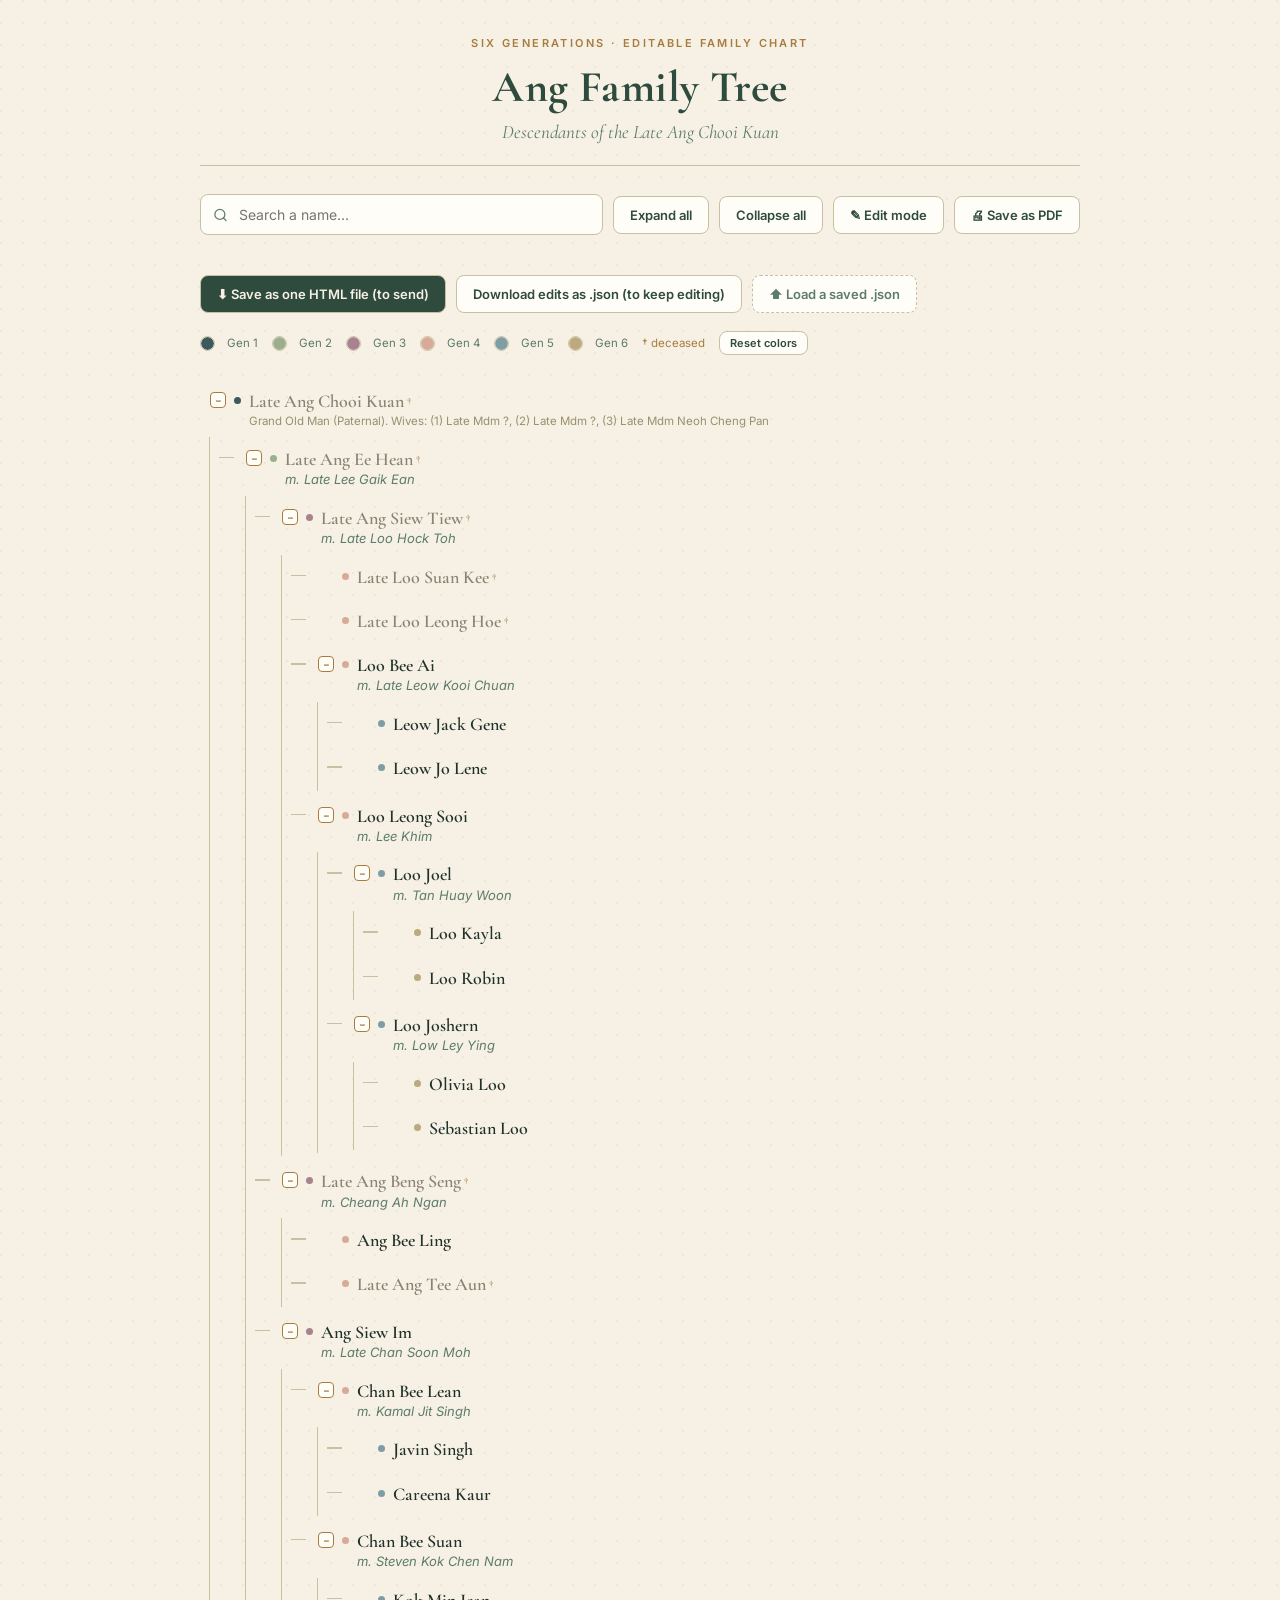
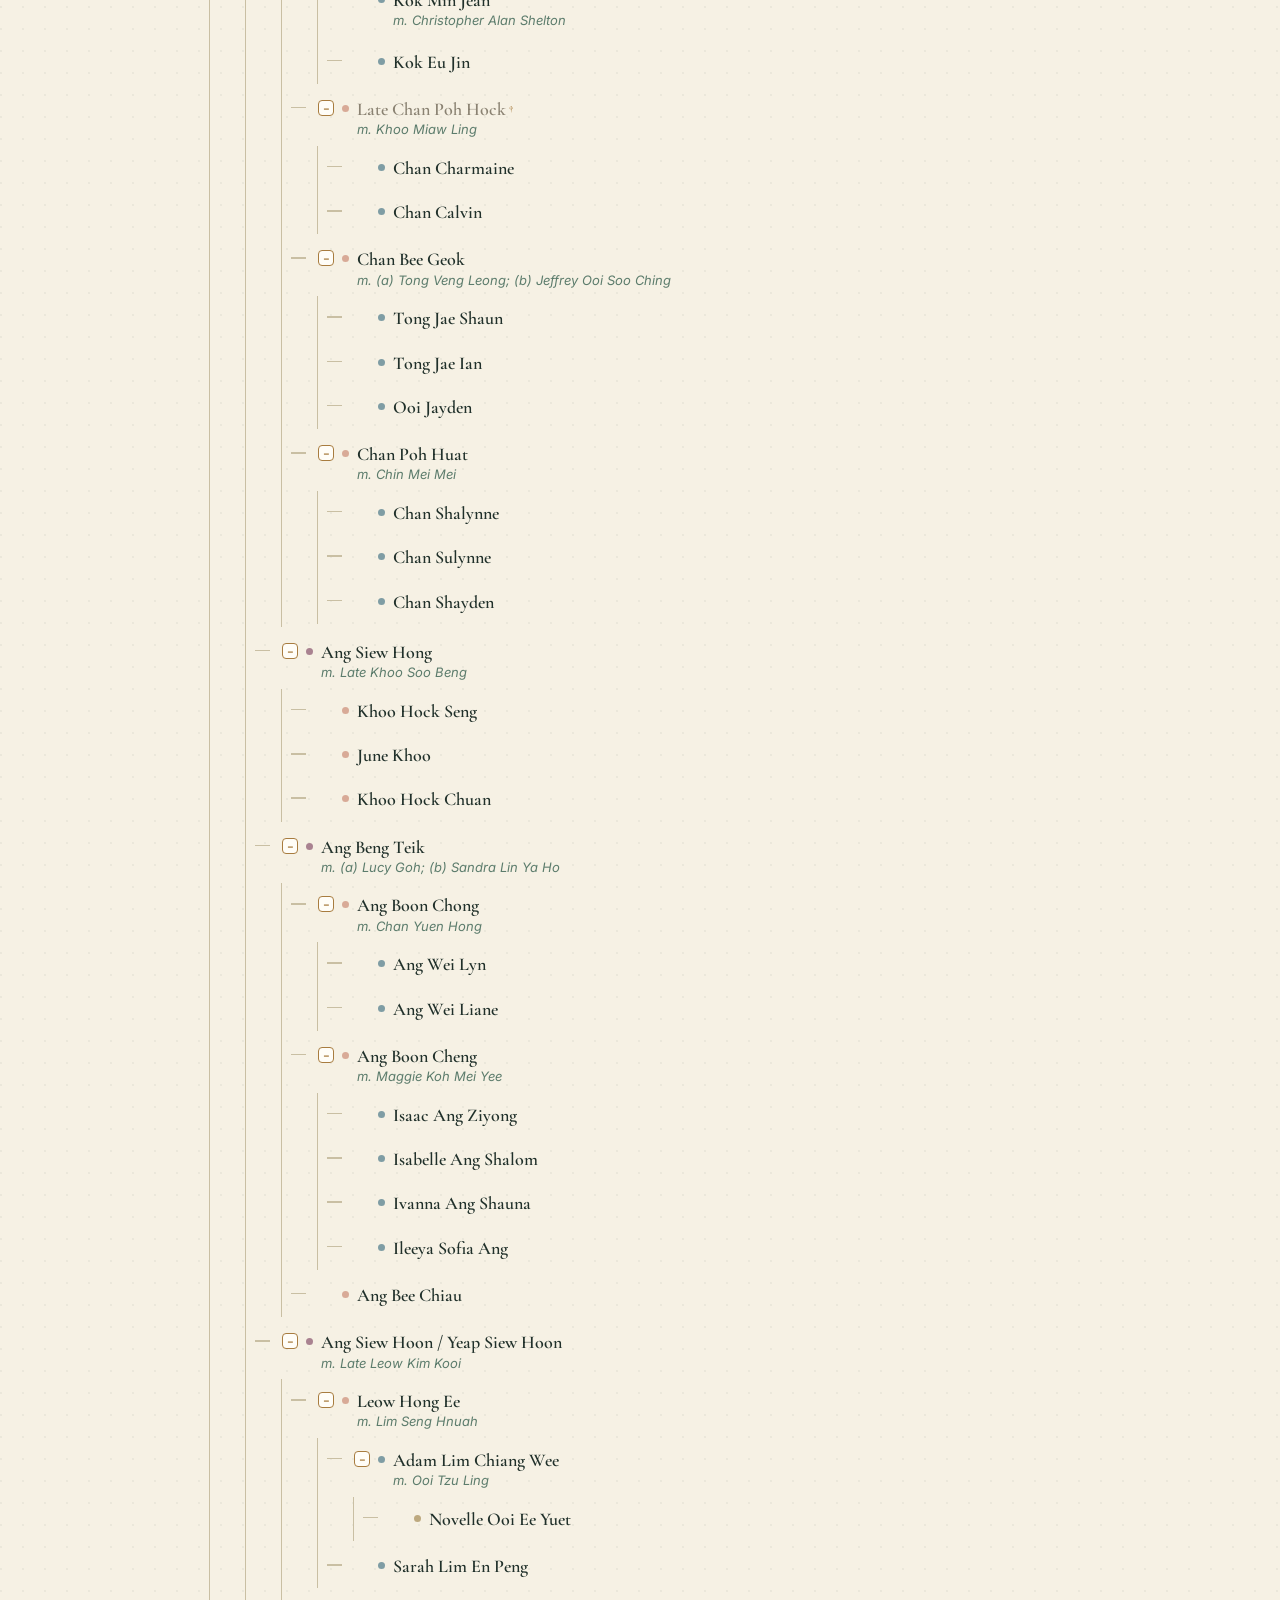
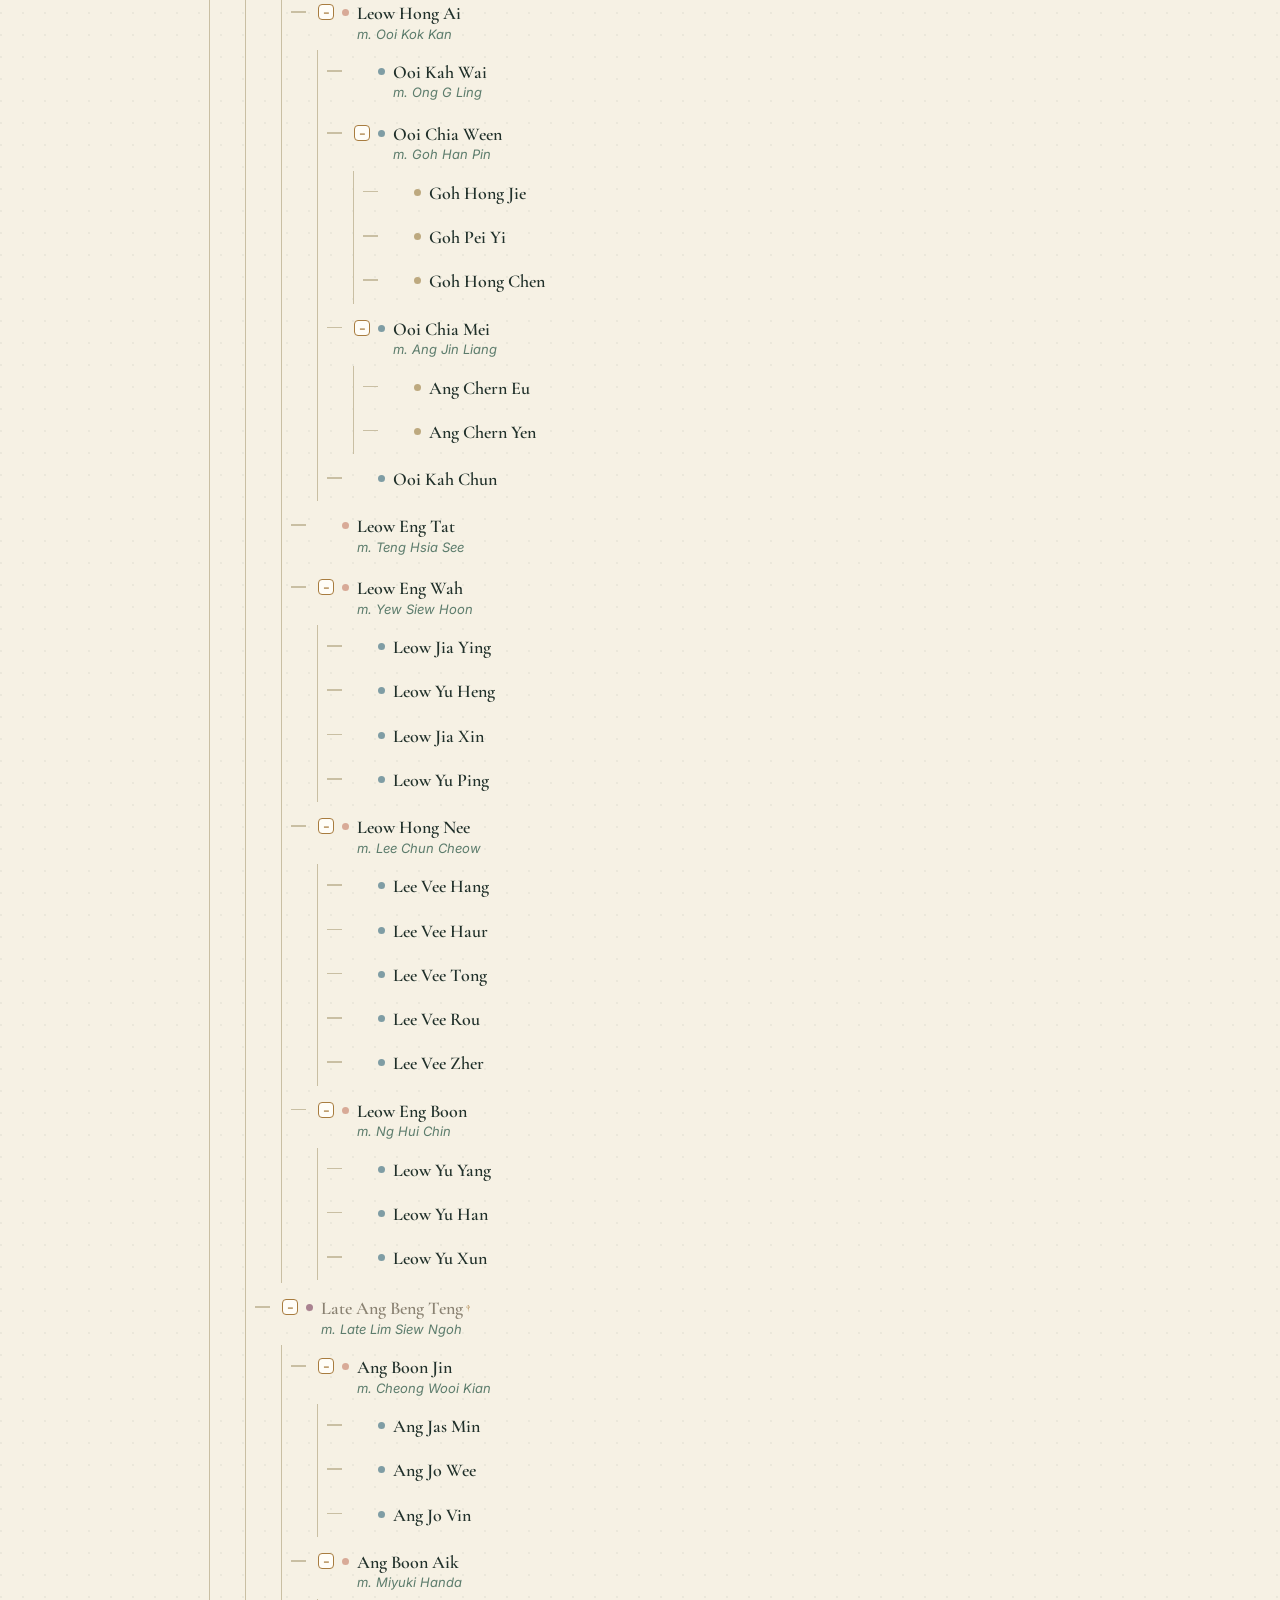
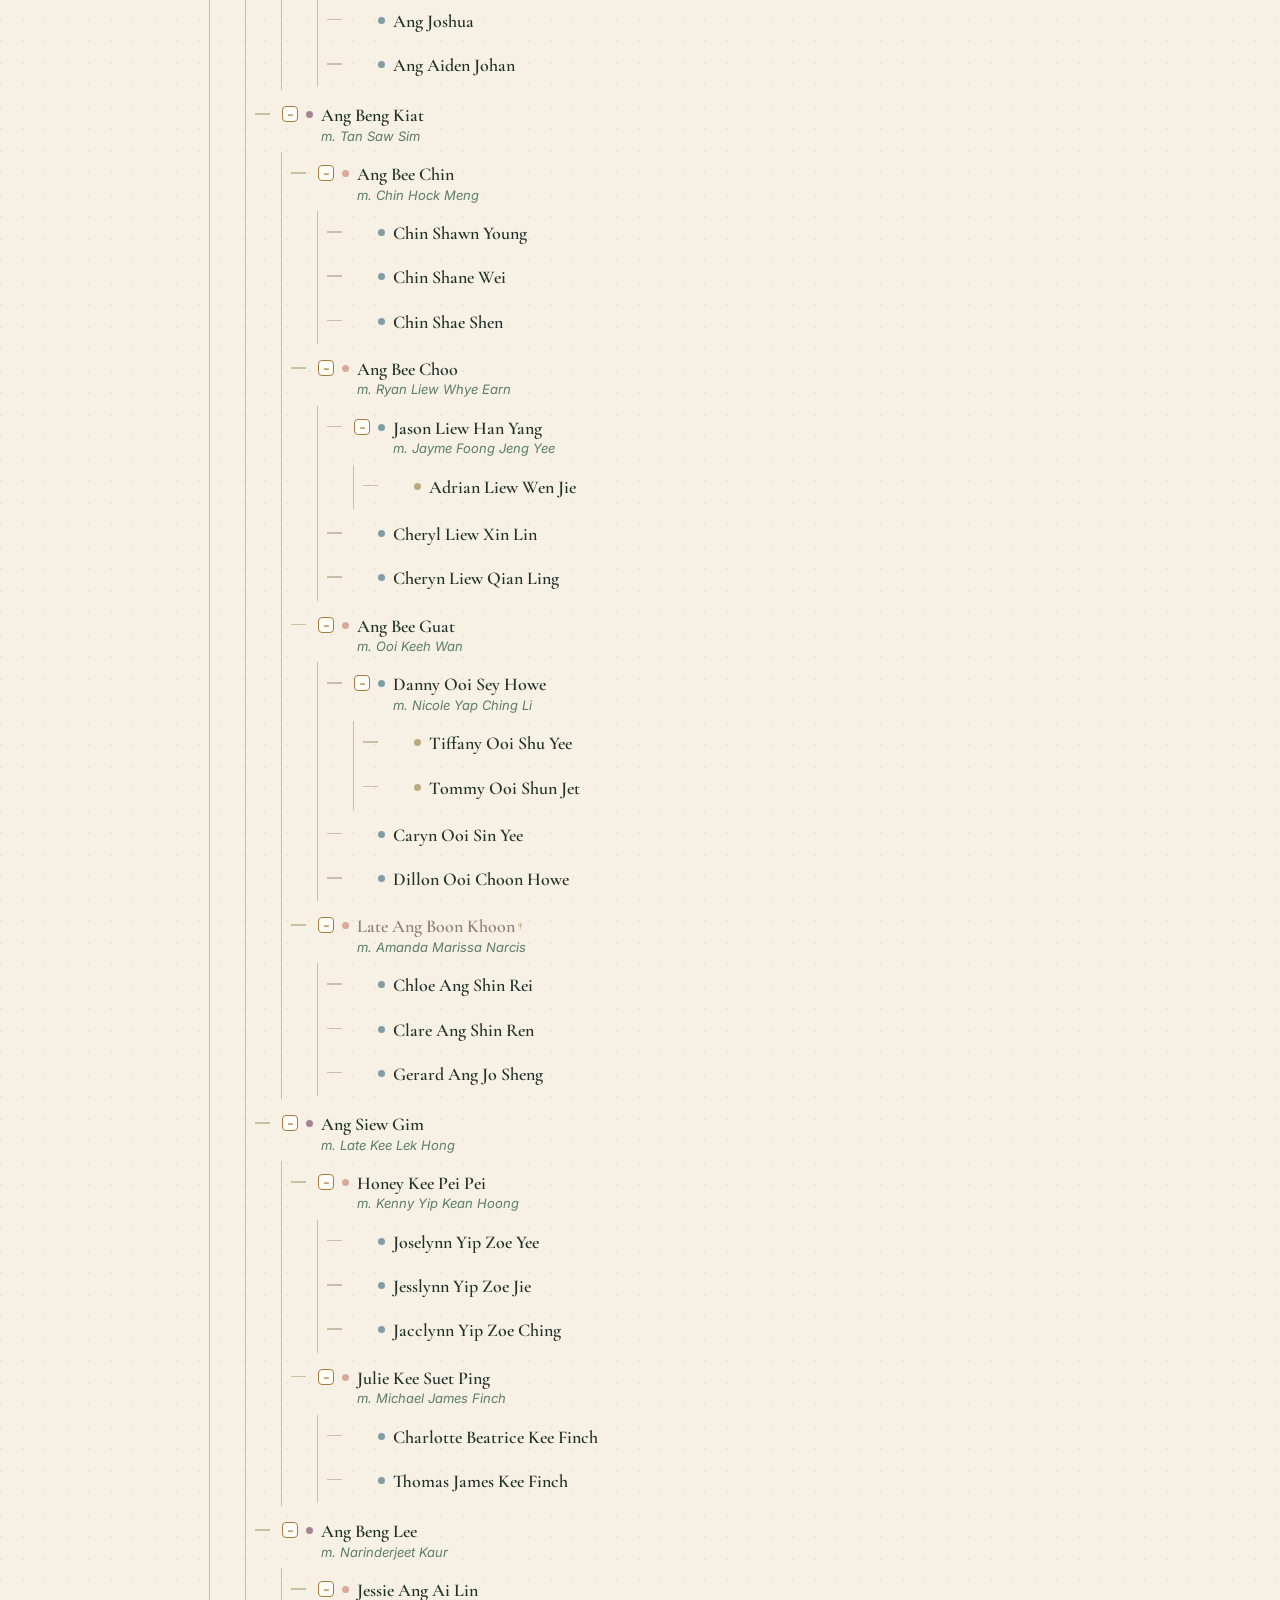
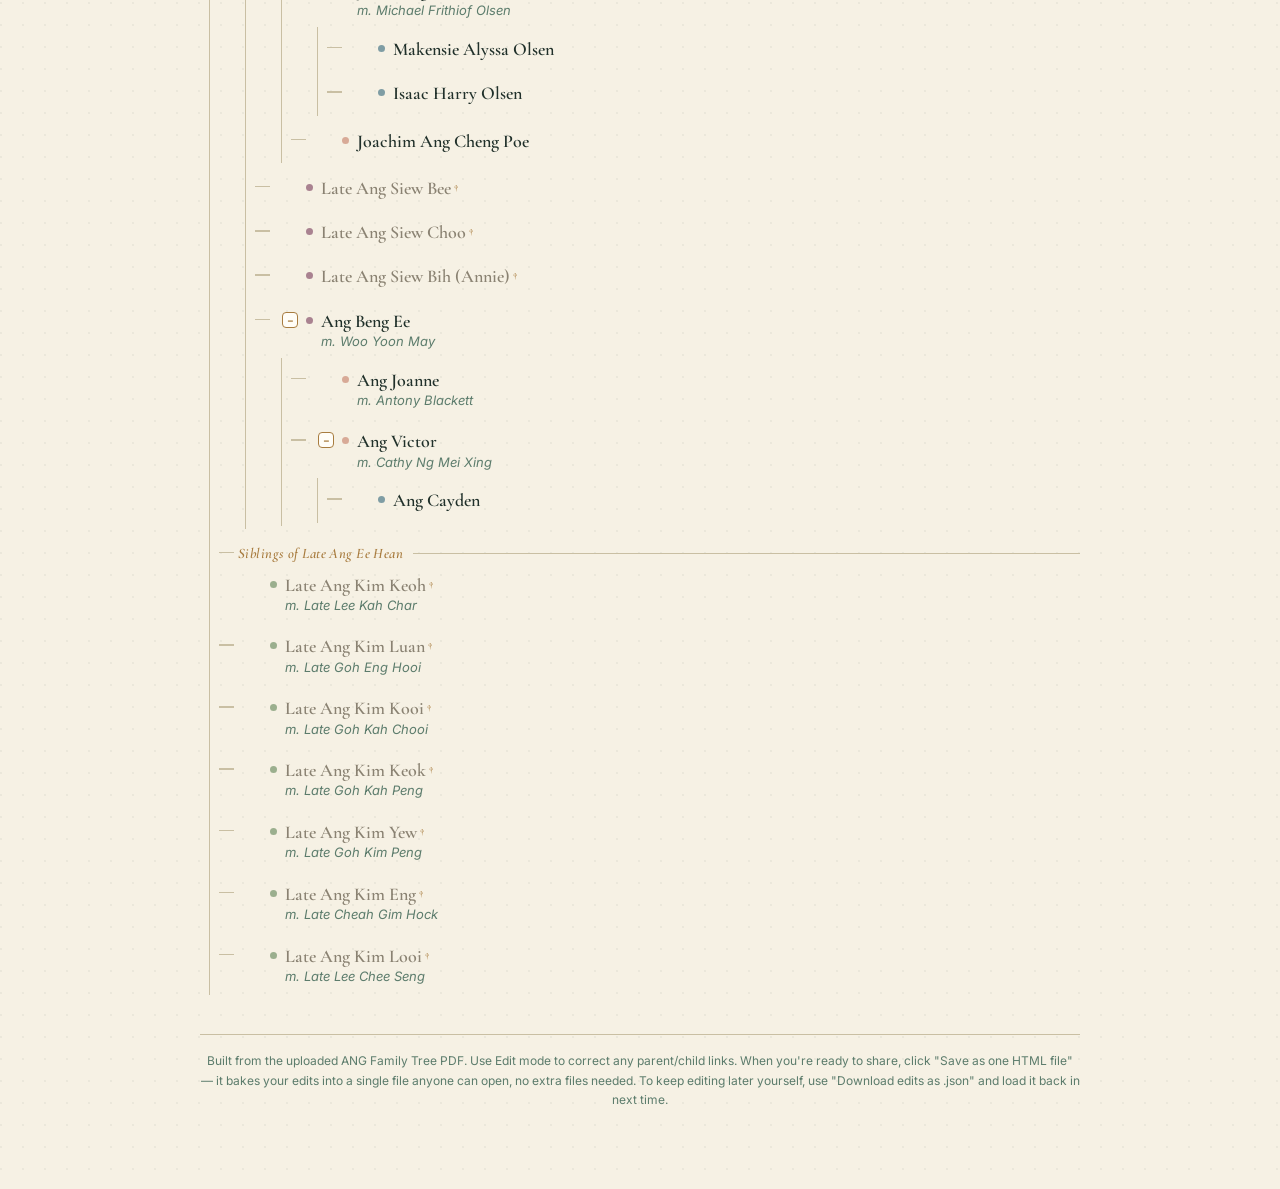
==== commit 62f18ae7: "Show printable color swatches in legend Add small printable color swatches to the legend so selected" ====
--- a/index.html
+++ b/index.html
@@ -170,6 +170,7 @@
   .swatch-input::-moz-color-swatch{border:none;border-radius:50%;}
   .legend{align-items:center;}
   .legend .btn{padding:4px 10px;font-size:11px;}
+  .print-swatch{display:none;}
 
   ul.tree, ul.tree ul{
     list-style:none;
@@ -412,10 +413,11 @@
     header{margin-bottom:16px;padding-bottom:12px;}
     .legend{margin-bottom:16px;}
     .legend .btn, .legend input[type=color]{display:none;}
+    .print-swatch{display:inline-block;width:10px;height:10px;border-radius:50%;}
     .toggle, .edit-icon{display:none !important;}
     .node{padding:4px 8px;}
     .node:hover{background:none;}
-    li, .node{break-inside:avoid;page-break-inside:avoid;}
+    .node{break-inside:avoid;page-break-inside:avoid;}
     *{-webkit-print-color-adjust:exact;print-color-adjust:exact;color-adjust:exact;}
     @page{margin:14mm;}
   }
@@ -451,12 +453,12 @@
   </div>
 
   <div class="legend" id="legend">
-    <span><input type="color" class="swatch-input" id="c0" value="#1B2E22"><label for="c0">Gen 1</label></span>
-    <span><input type="color" class="swatch-input" id="c1" value="#2F4B3E"><label for="c1">Gen 2</label></span>
-    <span><input type="color" class="swatch-input" id="c2" value="#5C7C6C"><label for="c2">Gen 3</label></span>
-    <span><input type="color" class="swatch-input" id="c3" value="#A87C3F"><label for="c3">Gen 4</label></span>
-    <span><input type="color" class="swatch-input" id="c4" value="#D9B77C"><label for="c4">Gen 5</label></span>
-    <span><input type="color" class="swatch-input" id="c5" value="#C97B63"><label for="c5">Gen 6</label></span>
+    <span><input type="color" class="swatch-input" id="c0" value="#1B2E22"><span class="print-swatch" id="ps0"></span><label for="c0">Gen 1</label></span>
+    <span><input type="color" class="swatch-input" id="c1" value="#2F4B3E"><span class="print-swatch" id="ps1"></span><label for="c1">Gen 2</label></span>
+    <span><input type="color" class="swatch-input" id="c2" value="#5C7C6C"><span class="print-swatch" id="ps2"></span><label for="c2">Gen 3</label></span>
+    <span><input type="color" class="swatch-input" id="c3" value="#A87C3F"><span class="print-swatch" id="ps3"></span><label for="c3">Gen 4</label></span>
+    <span><input type="color" class="swatch-input" id="c4" value="#D9B77C"><span class="print-swatch" id="ps4"></span><label for="c4">Gen 5</label></span>
+    <span><input type="color" class="swatch-input" id="c5" value="#C97B63"><span class="print-swatch" id="ps5"></span><label for="c5">Gen 6</label></span>
     <span style="color:var(--brass)">†  deceased</span>
     <button class="btn" id="resetColors">Reset colors</button>
   </div>
@@ -669,19 +671,26 @@
 
 /* ---------- Colors ---------- */
 const colorInputs = [0,1,2,3,4,5].map(i => document.getElementById('c'+i));
+const printSwatches = [0,1,2,3,4,5].map(i => document.getElementById('ps'+i));
+function syncPrintSwatches(){
+  printSwatches.forEach((sw, i) => sw.style.background = genColors[i]);
+}
 colorInputs.forEach((inp, i) => {
   inp.value = genColors[i];
   inp.addEventListener('input', () => {
     genColors[i] = inp.value;
     genColors[6] = genColors[5];
+    syncPrintSwatches();
     render();
   });
 });
 document.getElementById('resetColors').addEventListener('click', () => {
   genColors = defaultColors.slice();
   colorInputs.forEach((inp, i) => inp.value = genColors[i]);
-  render();
-});
+  syncPrintSwatches();
+  render();
+});
+syncPrintSwatches();
 
 /* ---------- Save as PDF (browser print) ---------- */
 let preprintCollapsed = null;
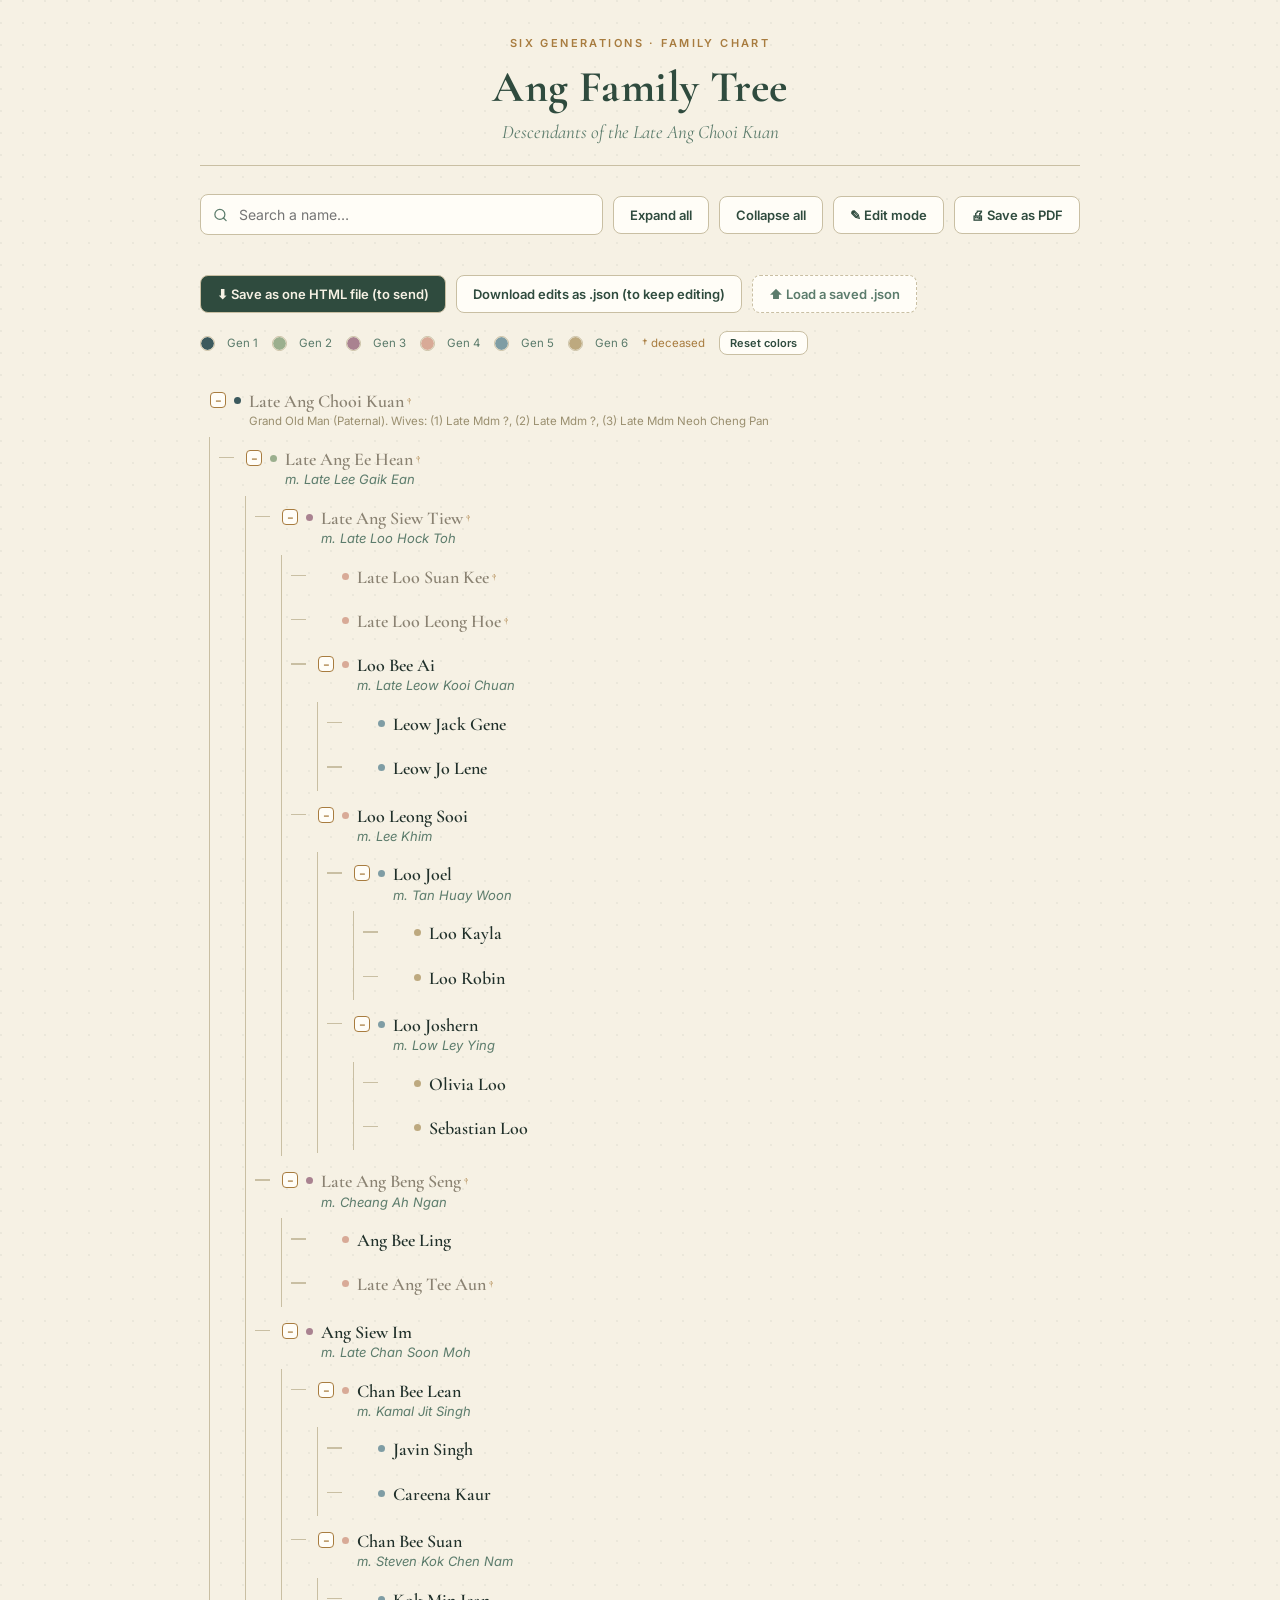
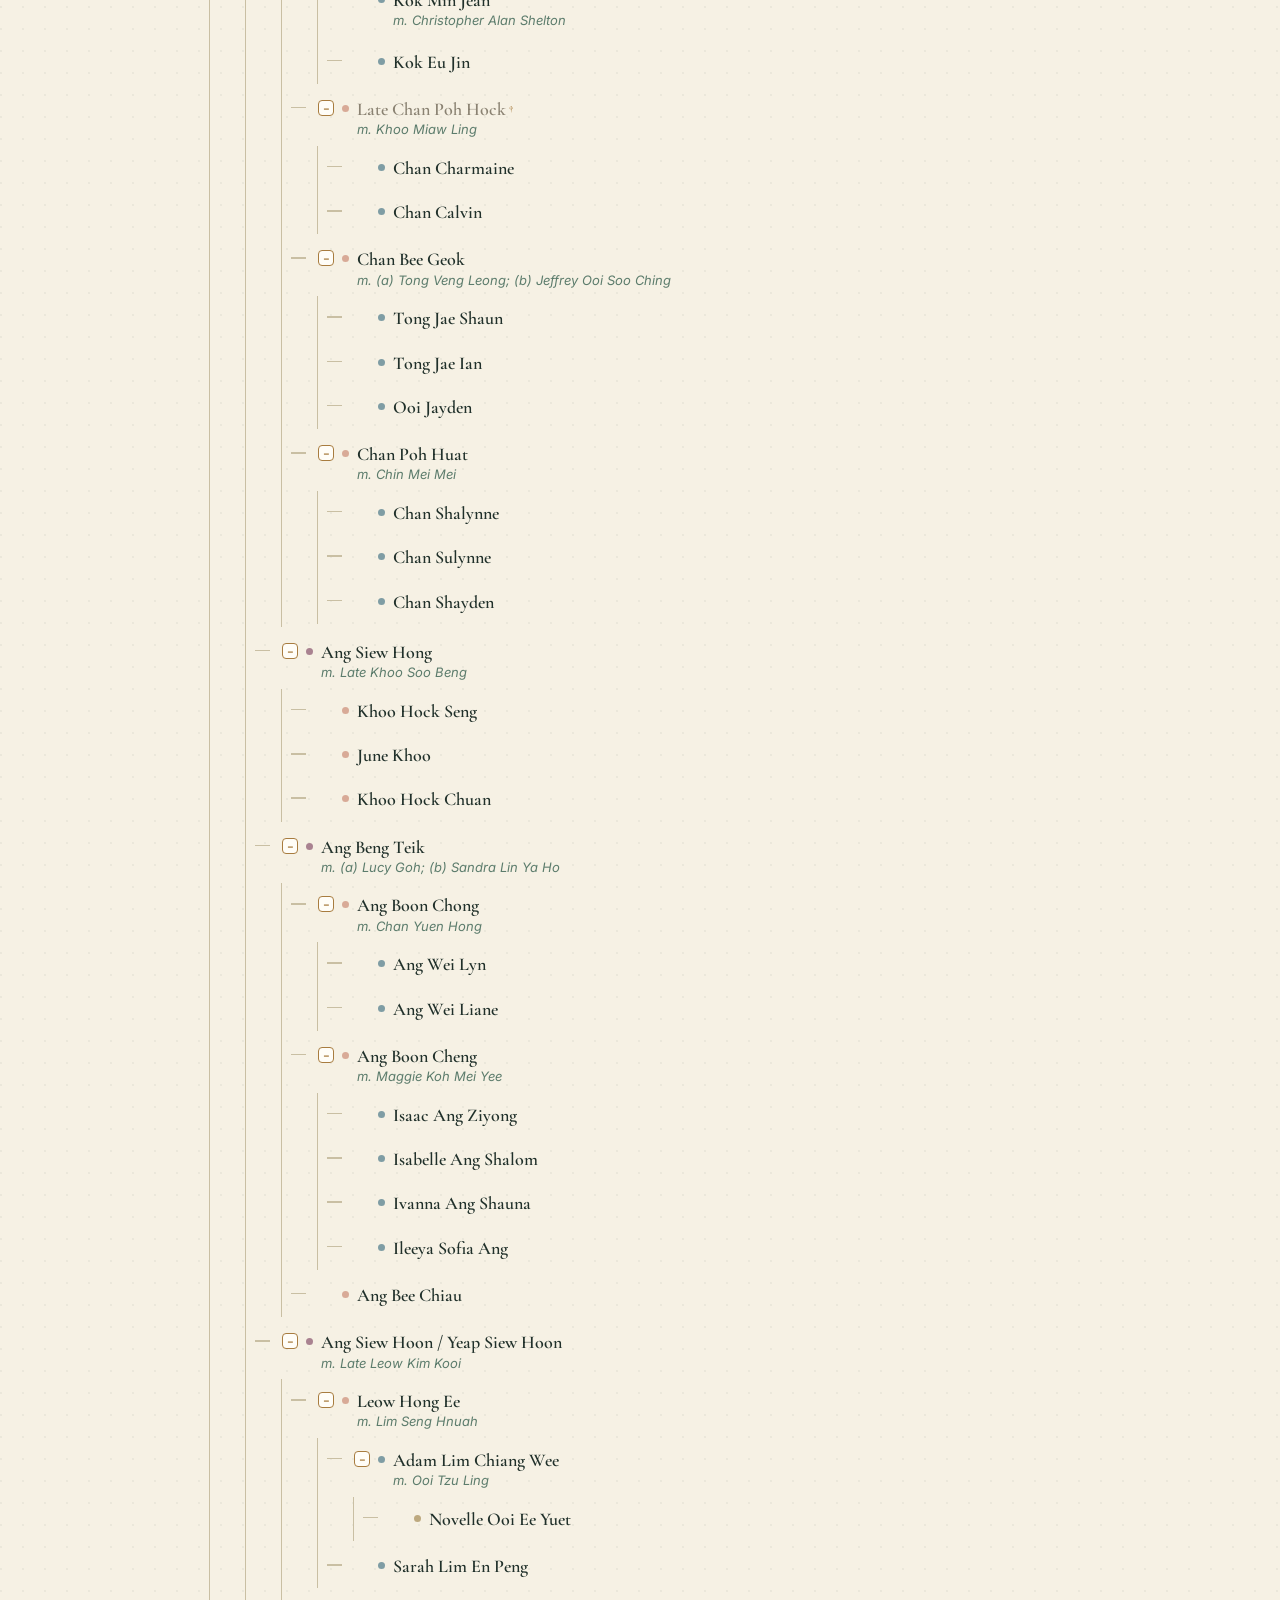
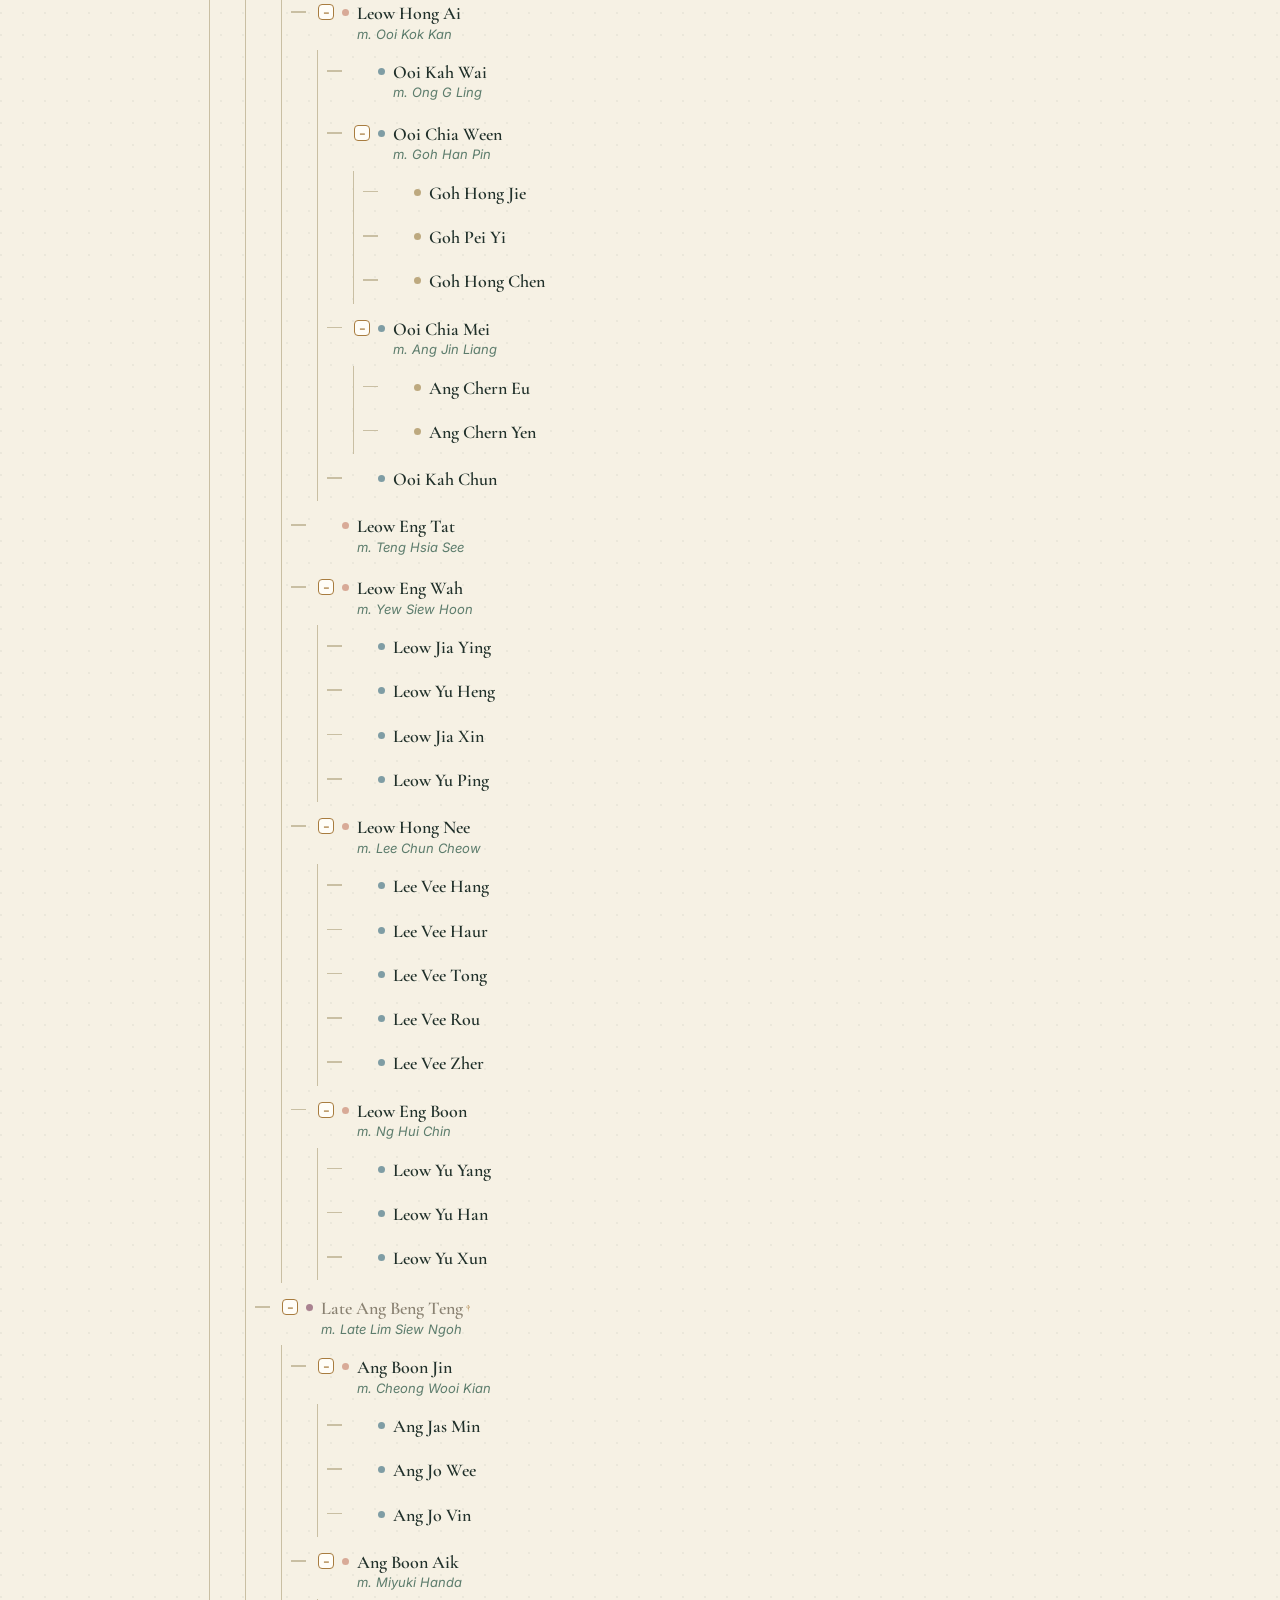
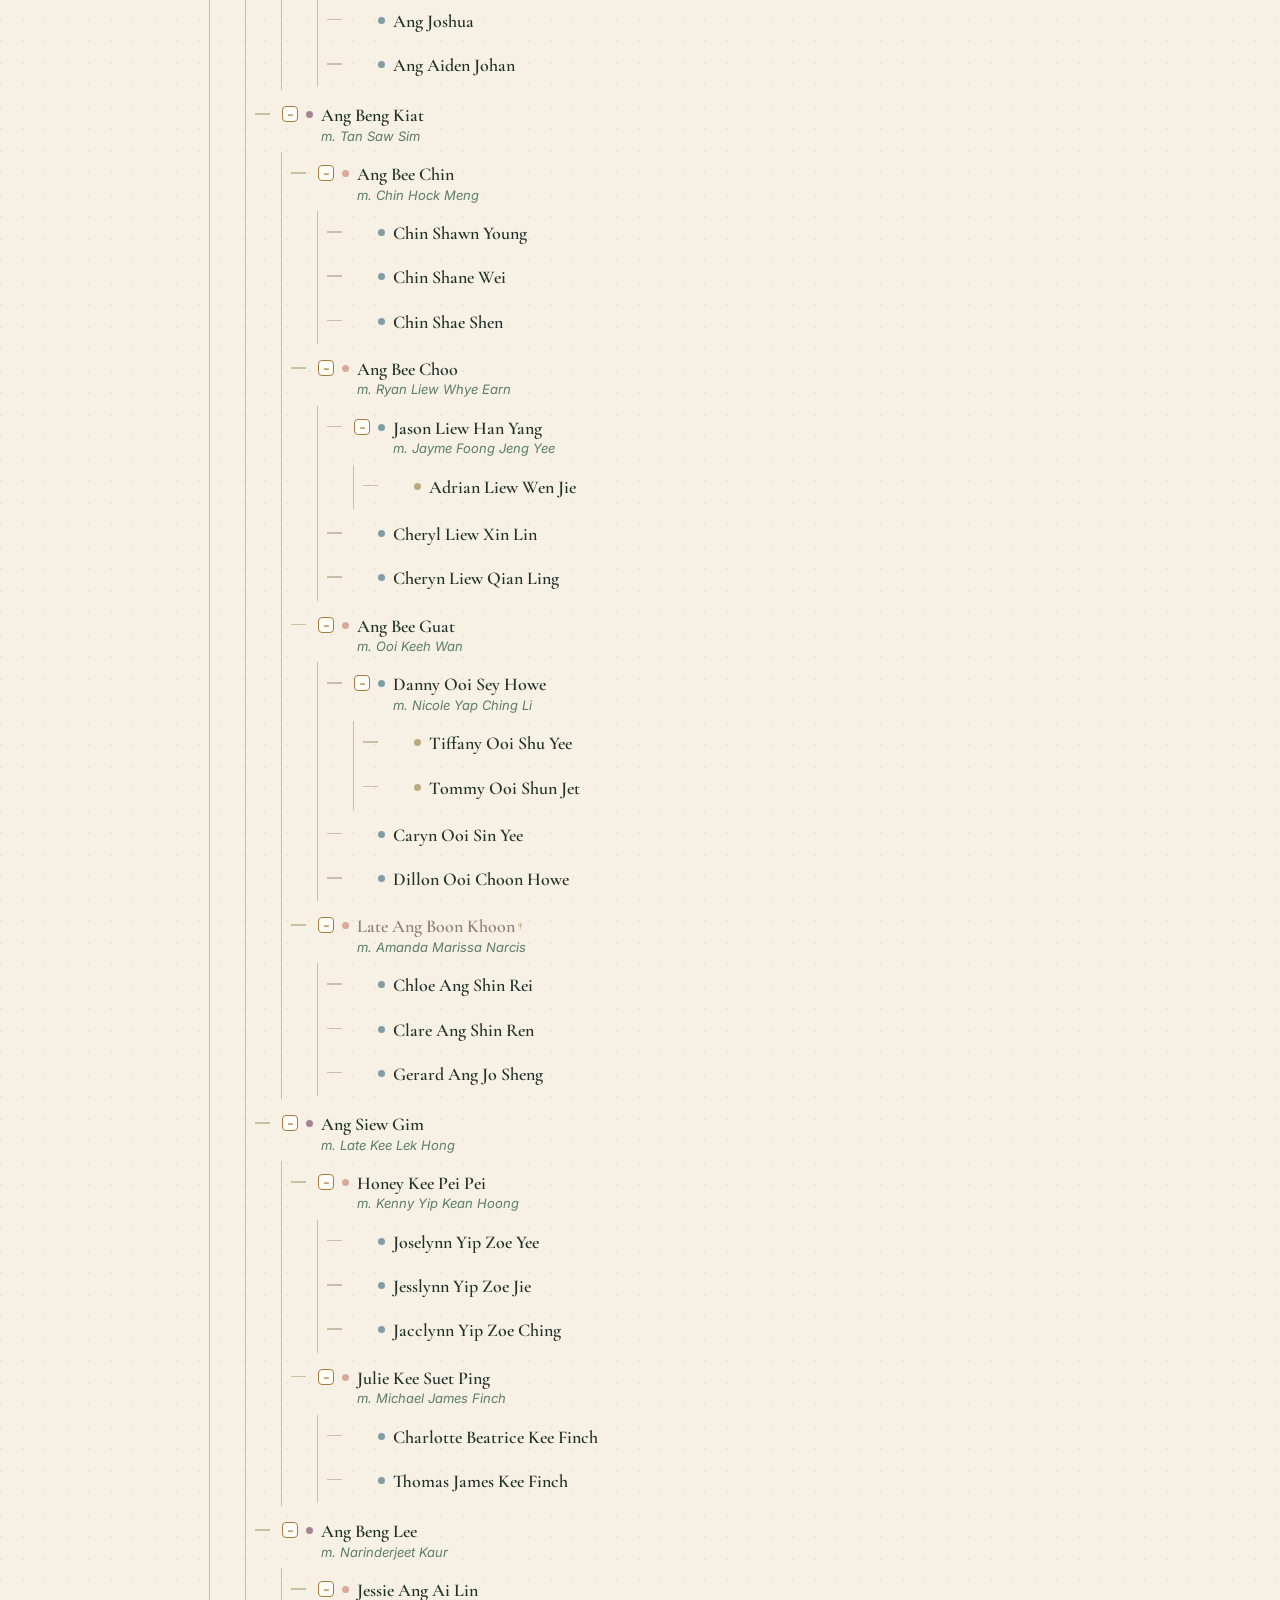
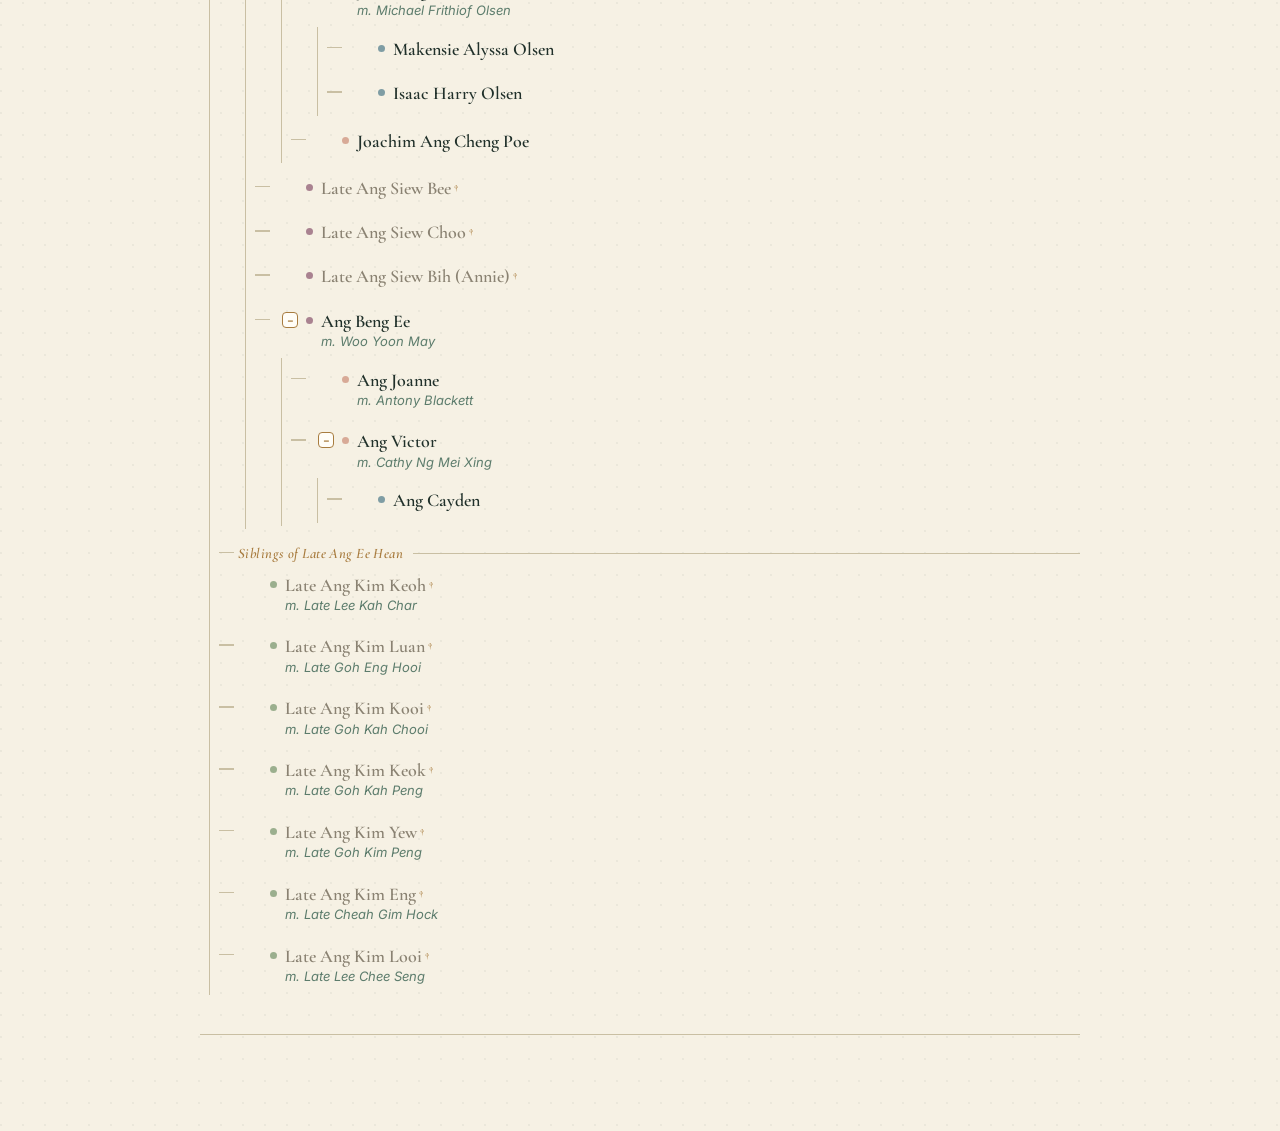
==== commit 996247a8: "Remove 'Editable' from header and clear footer Removed 'Editable' from the eyebrow header text and c" ====
--- a/index.html
+++ b/index.html
@@ -426,7 +426,7 @@
 <body>
 <div class="wrap">
   <header>
-    <div class="eyebrow">Six Generations · Editable Family Chart</div>
+    <div class="eyebrow">Six Generations · Family Chart</div>
     <h1>Ang Family Tree</h1>
     <div class="sub">Descendants of the Late Ang Chooi Kuan</div>
   </header>
@@ -466,7 +466,7 @@
   <ul class="tree" id="treeRoot"><li><div class="node"><div class="toggle">−</div><div class="gen-dot" style="background: rgb(60, 89, 93);"></div><div class="info"><div class="name deceased">Late Ang Chooi Kuan</div><div class="note">Grand Old Man (Paternal). Wives: (1) Late Mdm ?, (2) Late Mdm ?, (3) Late Mdm Neoh Cheng Pan</div></div><div class="edit-icon">✎</div></div><ul><li><div class="node"><div class="toggle">+</div><div class="gen-dot" style="background: rgb(155, 175, 142);"></div><div class="info"><div class="name deceased">Late Ang Ee Hean</div><div class="spouse">m. Late Lee Gaik Ean</div></div><div class="edit-icon">✎</div></div></li><li><div class="node"><div class="toggle empty"></div><div class="gen-dot" style="background: rgb(155, 175, 142);"></div><div class="info"><div class="name deceased">Late Ang Kim Keoh</div><div class="spouse">m. Late Lee Kah Char</div></div><div class="edit-icon">✎</div></div></li><li><div class="node"><div class="toggle empty"></div><div class="gen-dot" style="background: rgb(155, 175, 142);"></div><div class="info"><div class="name deceased">Late Ang Kim Luan</div><div class="spouse">m. Late Goh Eng Hooi</div></div><div class="edit-icon">✎</div></div></li><li><div class="node"><div class="toggle empty"></div><div class="gen-dot" style="background: rgb(155, 175, 142);"></div><div class="info"><div class="name deceased">Late Ang Kim Kooi</div><div class="spouse">m. Late Goh Kah Chooi</div></div><div class="edit-icon">✎</div></div></li><li><div class="node"><div class="toggle empty"></div><div class="gen-dot" style="background: rgb(155, 175, 142);"></div><div class="info"><div class="name deceased">Late Ang Kim Keok</div><div class="spouse">m. Late Goh Kah Peng</div></div><div class="edit-icon">✎</div></div></li><li><div class="node"><div class="toggle empty"></div><div class="gen-dot" style="background: rgb(155, 175, 142);"></div><div class="info"><div class="name deceased">Late Ang Kim Yew</div><div class="spouse">m. Late Goh Kim Peng</div></div><div class="edit-icon">✎</div></div></li><li><div class="node"><div class="toggle empty"></div><div class="gen-dot" style="background: rgb(155, 175, 142);"></div><div class="info"><div class="name deceased">Late Ang Kim Eng</div><div class="spouse">m. Late Cheah Gim Hock</div></div><div class="edit-icon">✎</div></div></li><li><div class="node"><div class="toggle empty"></div><div class="gen-dot" style="background: rgb(155, 175, 142);"></div><div class="info"><div class="name deceased">Late Ang Kim Looi</div><div class="spouse">m. Late Lee Chee Seng</div></div><div class="edit-icon">✎</div></div></li></ul></li></ul>
 
   <footer>
-    Built from the uploaded ANG Family Tree PDF. Use Edit mode to correct any parent/child links. When you're ready to share, click "Save as one HTML file" — it bakes your edits into a single file anyone can open, no extra files needed. To keep editing later yourself, use "Download edits as .json" and load it back in next time.
+    
   </footer>
 </div>
 
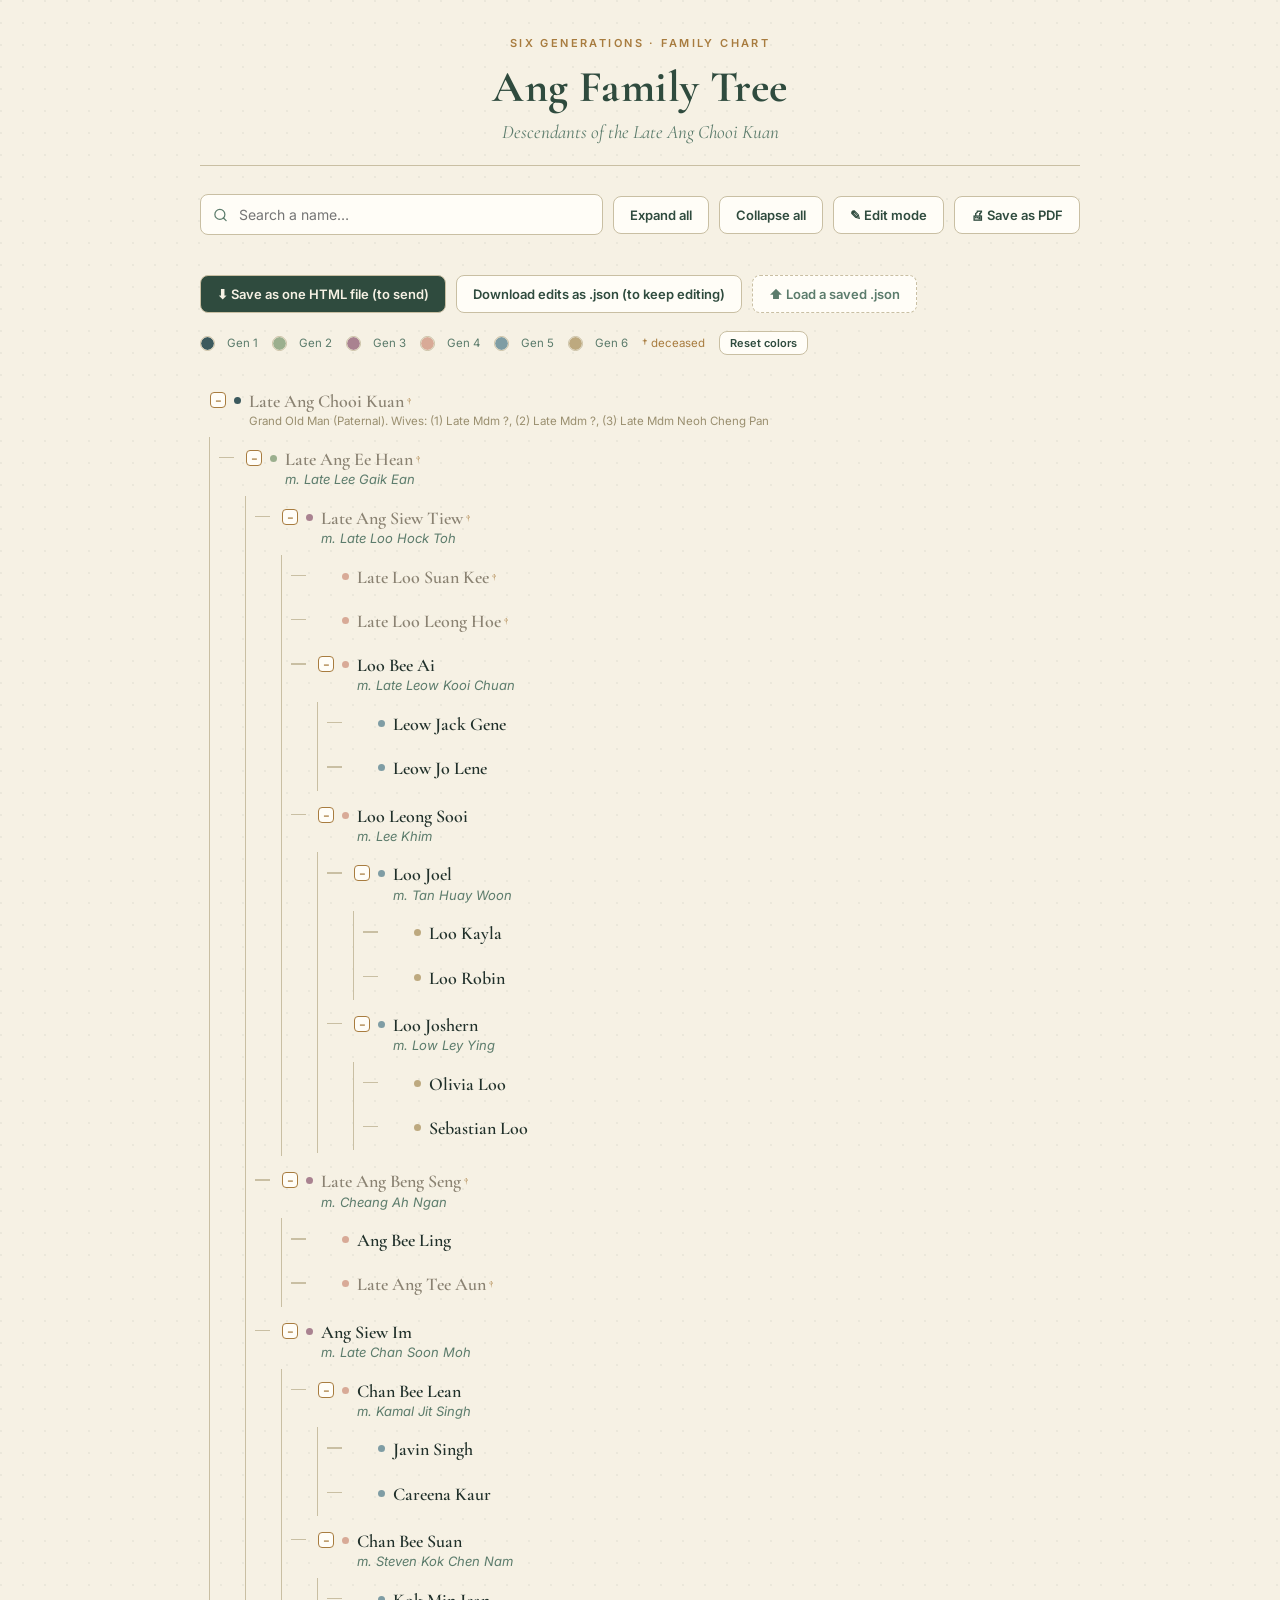
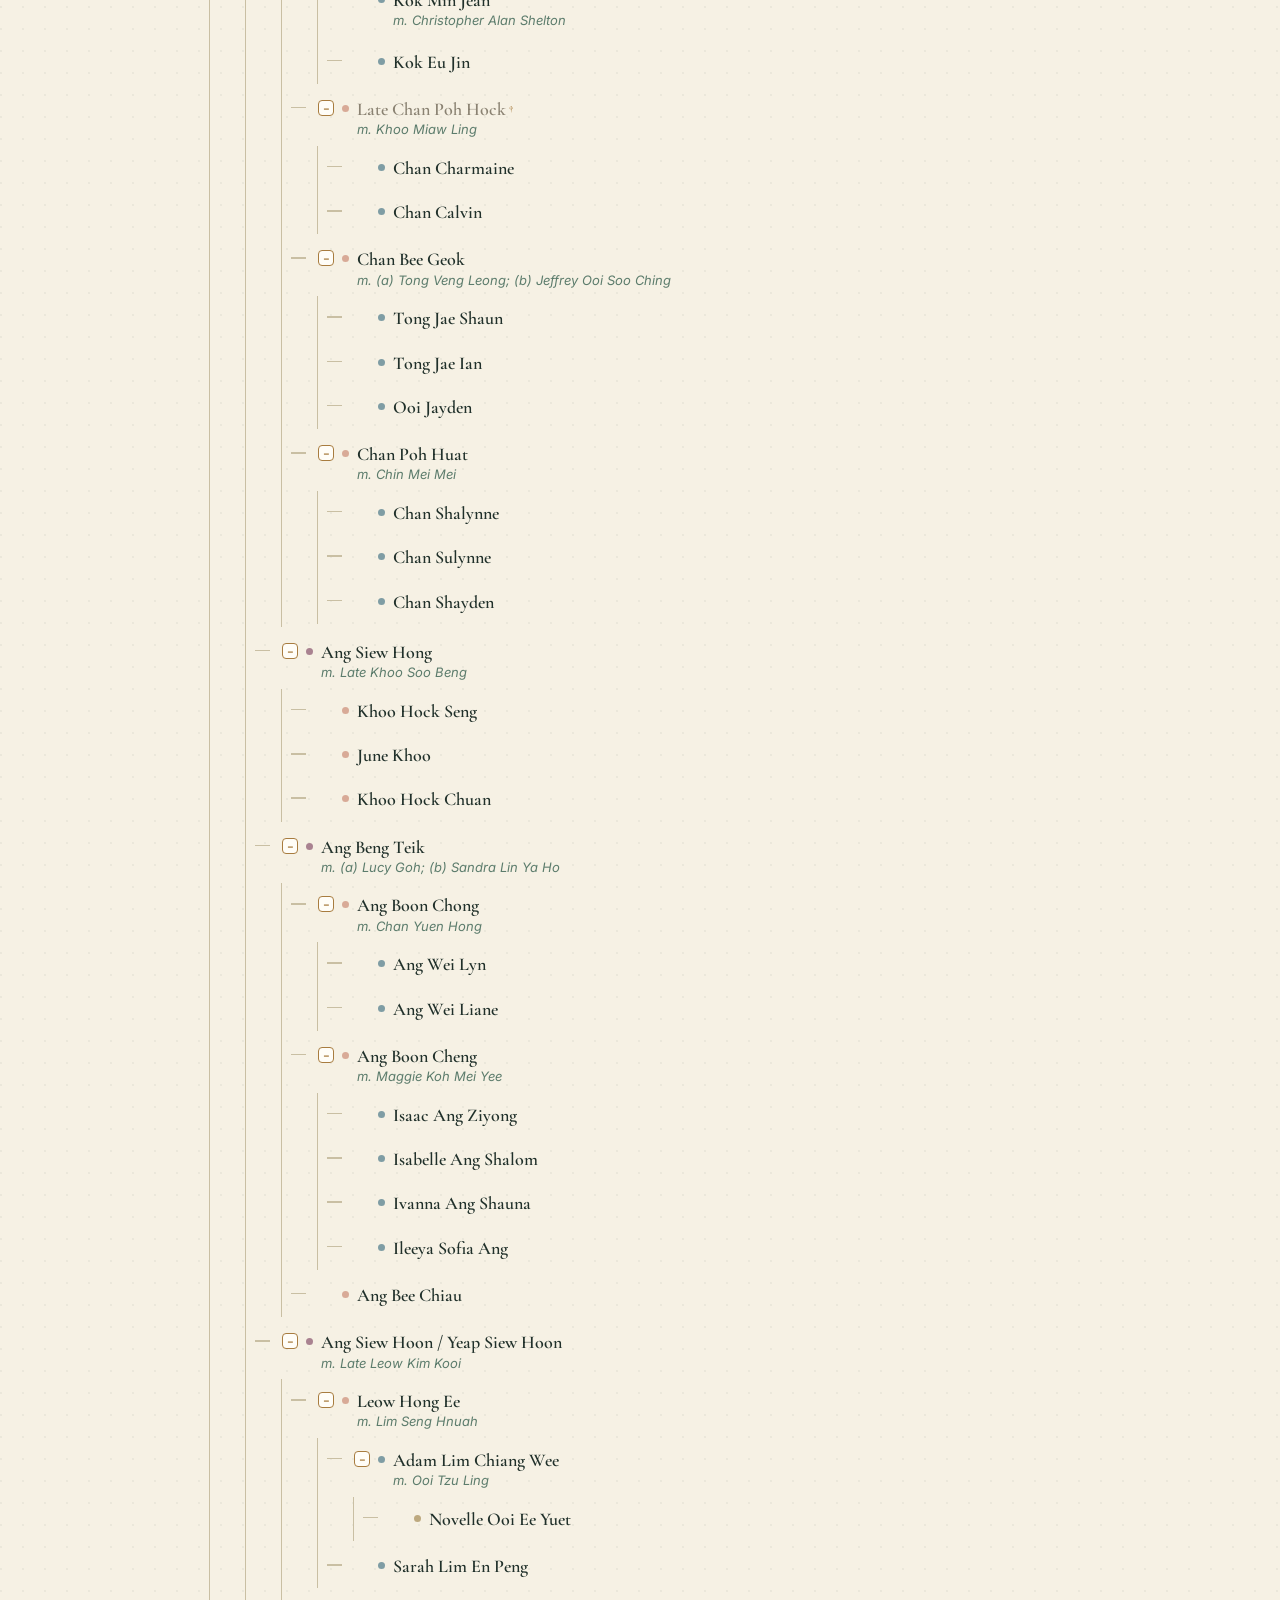
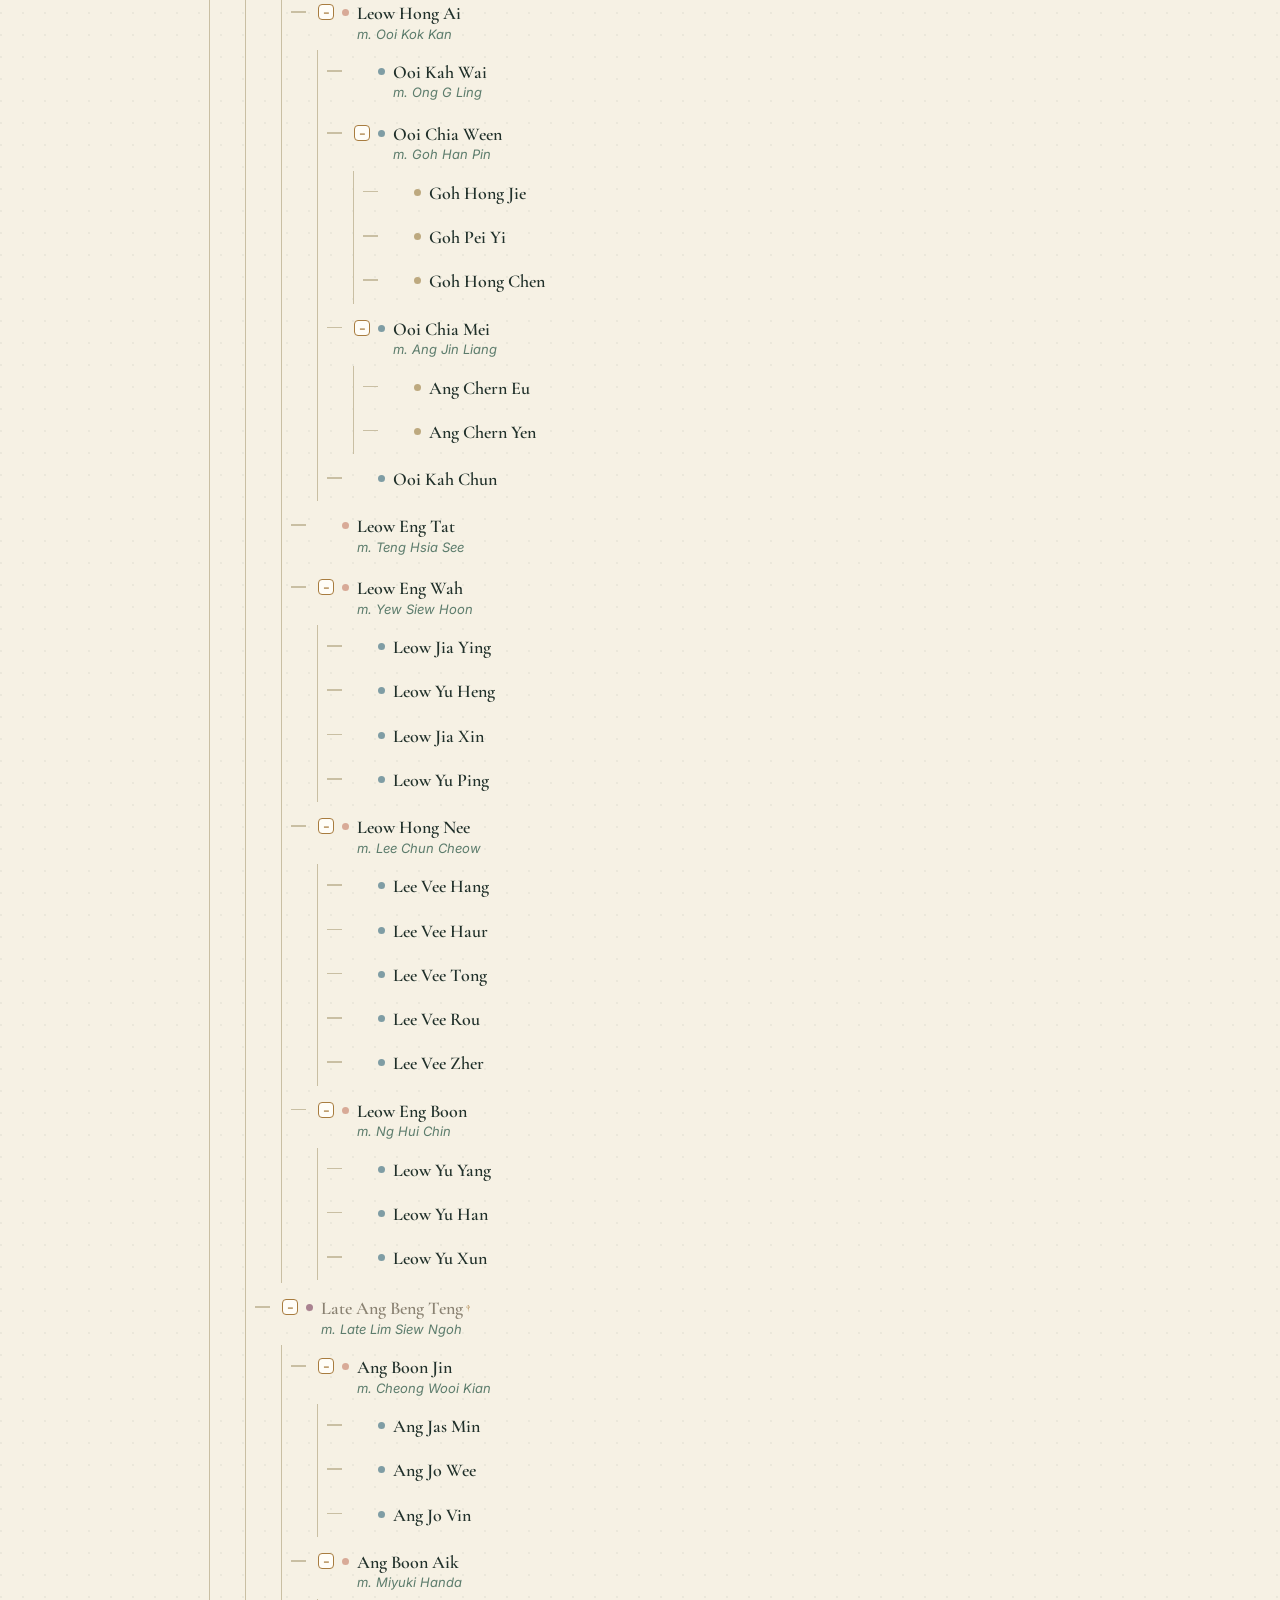
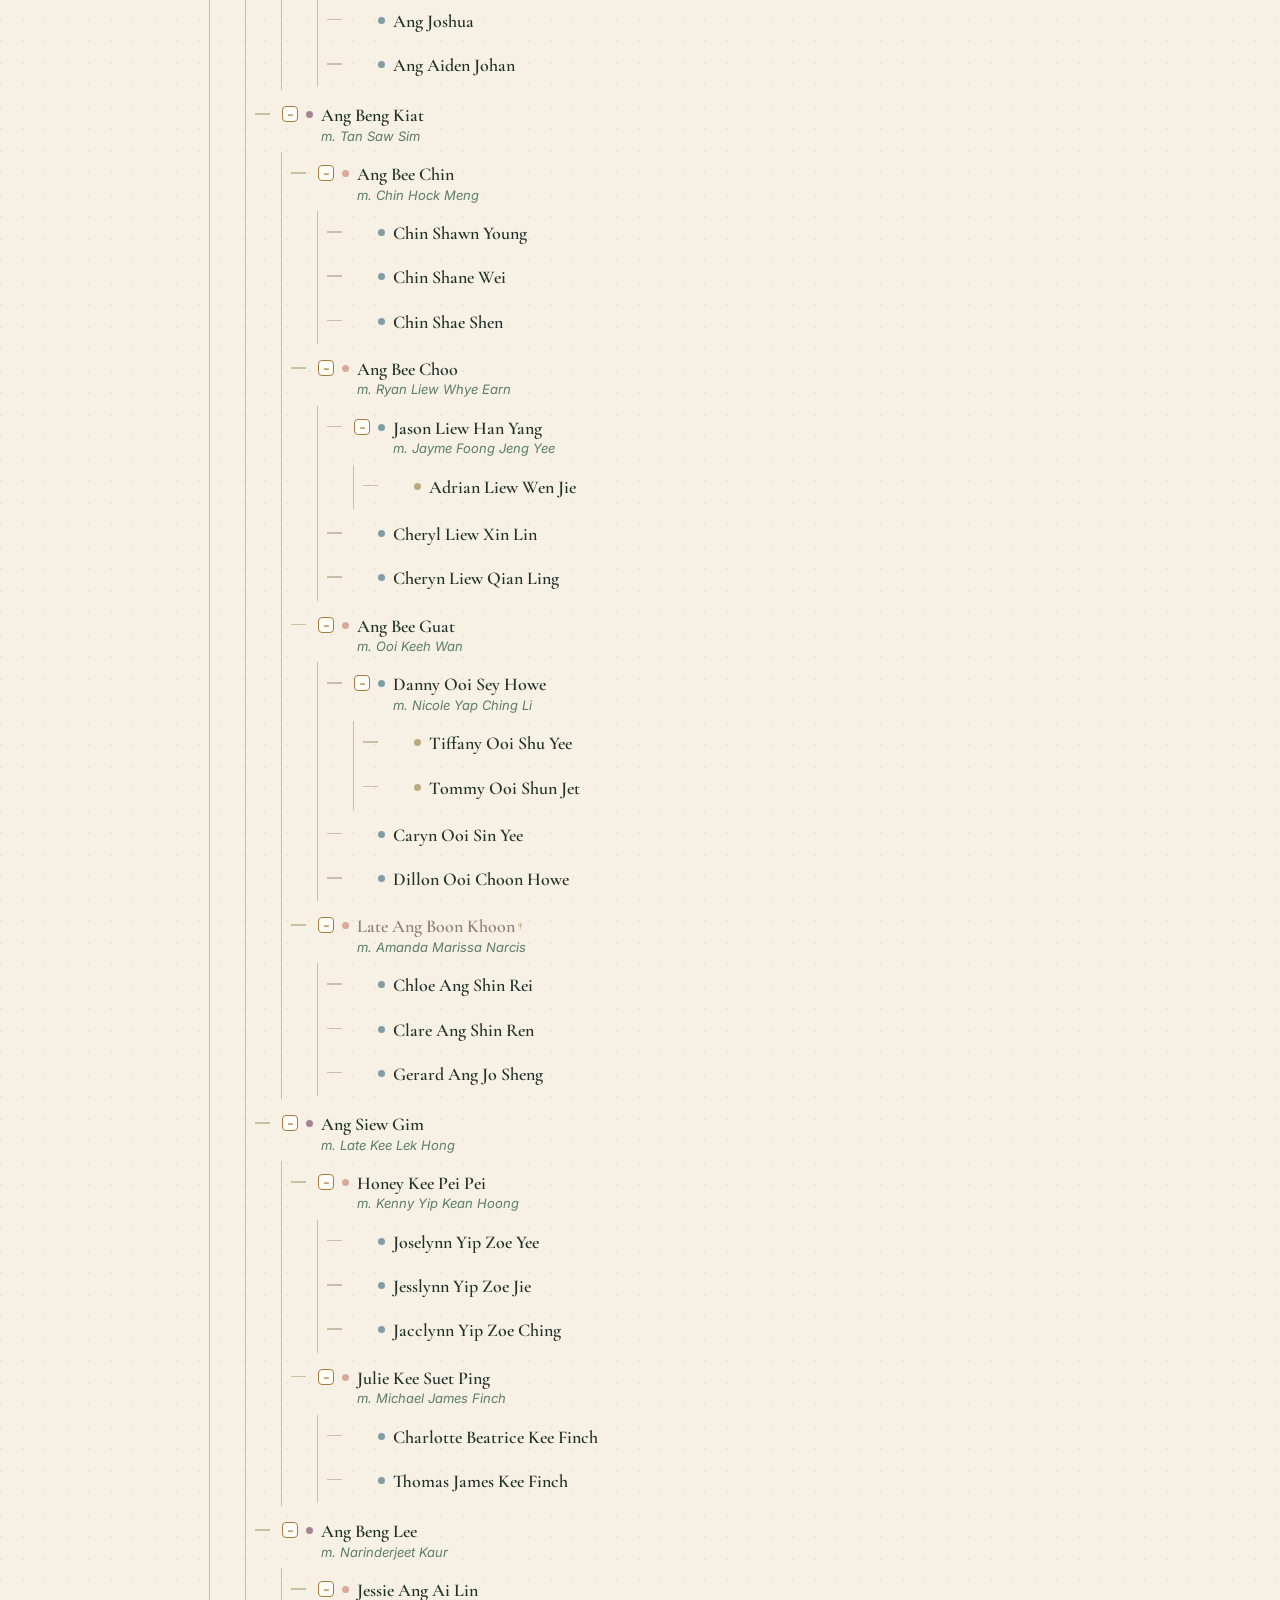
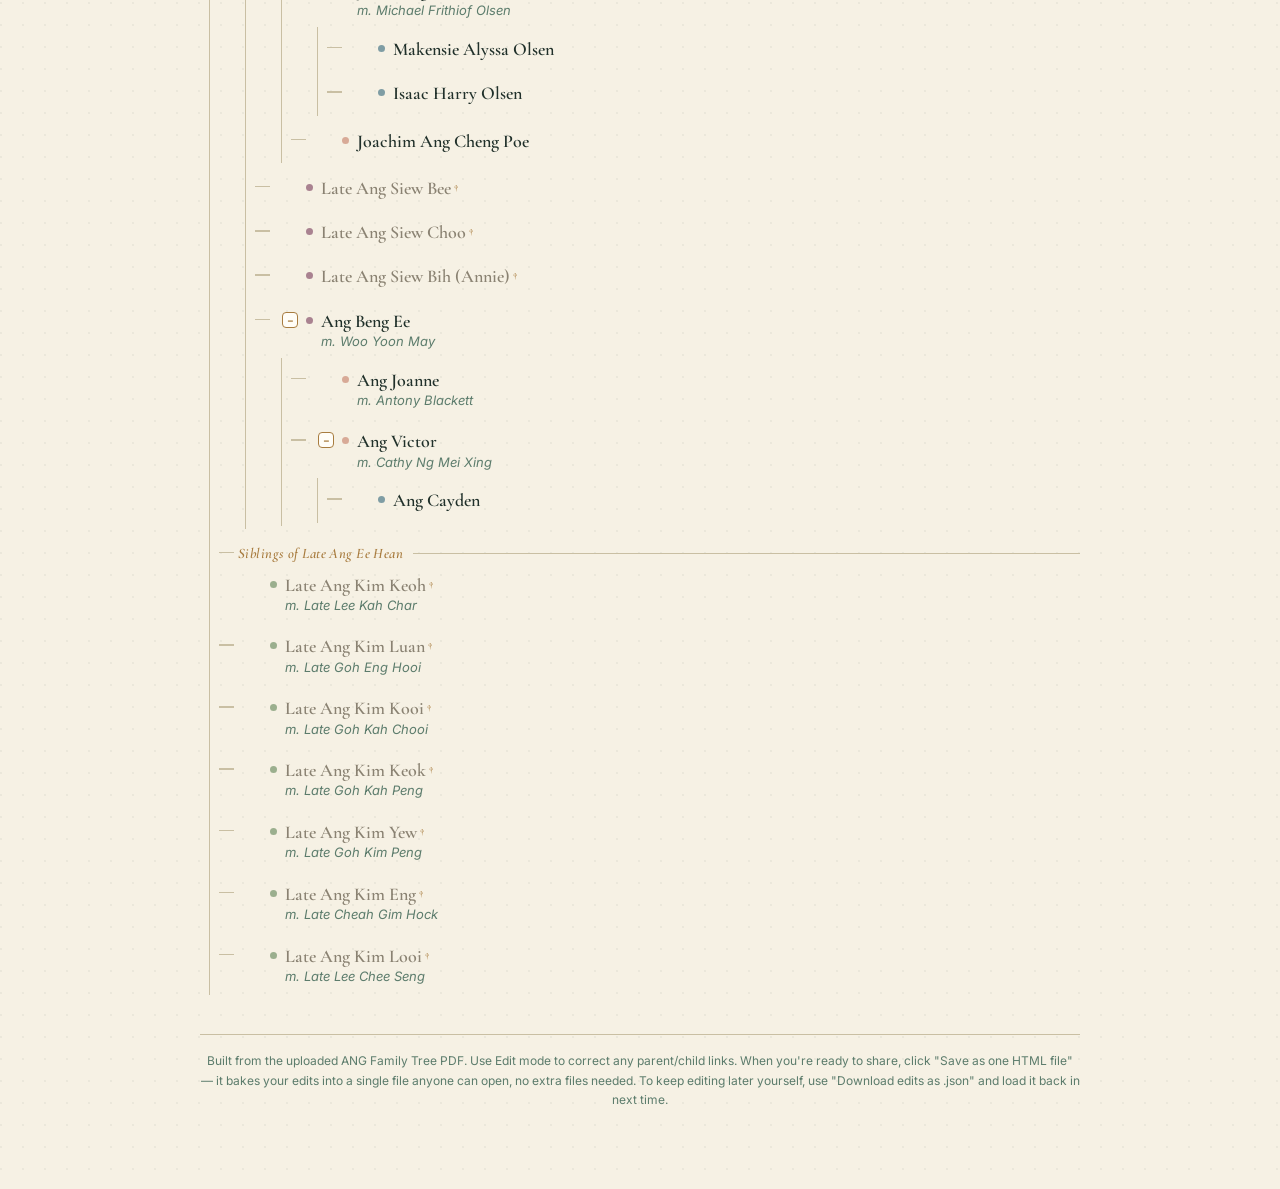
==== commit 1d72fe1c: "Extract inline CSS/JS into style.css and script.js Move the large inline <style> and <script> blocks" ====
--- a/index.html
+++ b/index.html
@@ -1,427 +1,12 @@
 <!DOCTYPE html>
-<html lang="en"><head>
+<html lang="en">
+<head>
 <meta charset="UTF-8">
 <meta name="viewport" content="width=device-width, initial-scale=1">
 <title>Ang Family Tree</title>
-<style>
-  @import url('https://fonts.googleapis.com/css2?family=Cormorant+Garamond:ital,wght@0,500;0,600;0,700;1,500&family=Inter:wght@400;500;600;700&display=swap');
-
-  :root{
-    --paper:#F6F1E4;
-    --ink:#20302A;
-    --jade:#2F4B3E;
-    --jade-light:#5C7C6C;
-    --brass:#A87C3F;
-    --brass-light:#D9B77C;
-    --line:#C9BFA3;
-    --card:#FFFDF7;
-    --danger:#B5533C;
-    --shadow: 0 1px 2px rgba(32,48,42,.06);
-  }
-  *{box-sizing:border-box;}
-  body{
-    margin:0;
-    background:var(--paper);
-    background-image:
-      radial-gradient(circle at 1px 1px, rgba(47,75,62,0.06) 1px, transparent 0);
-    background-size: 22px 22px;
-    color:var(--ink);
-    font-family:'Inter',sans-serif;
-    padding:0;
-  }
-  .wrap{max-width:920px;margin:0 auto;padding:36px 20px 80px;}
-
-  header{
-    text-align:center;
-    margin-bottom:28px;
-    padding-bottom:22px;
-    border-bottom:1px solid var(--line);
-  }
-  .eyebrow{
-    font-size:11px;
-    letter-spacing:.22em;
-    text-transform:uppercase;
-    color:var(--brass);
-    font-weight:600;
-    margin-bottom:10px;
-  }
-  h1{
-    font-family:'Cormorant Garamond',serif;
-    font-weight:700;
-    font-size:44px;
-    margin:0 0 6px;
-    color:var(--jade);
-    letter-spacing:.01em;
-  }
-  .sub{
-    color:var(--jade-light);
-    font-style:italic;
-    font-family:'Cormorant Garamond',serif;
-    font-size:19px;
-  }
-
-  .toolbar{
-    display:flex;
-    gap:10px;
-    align-items:center;
-    margin-bottom:14px;
-    flex-wrap:wrap;
-  }
-  .search-box{
-    flex:1;
-    min-width:180px;
-    position:relative;
-  }
-  .search-box input{
-    width:100%;
-    padding:11px 14px 11px 38px;
-    border:1px solid var(--line);
-    border-radius:8px;
-    background:var(--card);
-    font-family:'Inter',sans-serif;
-    font-size:14px;
-    color:var(--ink);
-    outline:none;
-    transition:border-color .15s;
-  }
-  .search-box input:focus{border-color:var(--brass);}
-  .search-box svg{
-    position:absolute;
-    left:13px;
-    top:50%;
-    transform:translateY(-50%);
-    width:15px;
-    height:15px;
-    stroke:var(--jade-light);
-  }
-  .btn{
-    padding:10px 16px;
-    border-radius:8px;
-    border:1px solid var(--line);
-    background:var(--card);
-    color:var(--jade);
-    font-family:'Inter',sans-serif;
-    font-size:13px;
-    font-weight:600;
-    cursor:pointer;
-    transition:.15s;
-    white-space:nowrap;
-  }
-  .btn:hover{background:var(--jade);color:var(--paper);border-color:var(--jade);}
-  .btn.primary{background:var(--jade);color:var(--paper);}
-  .btn.primary:hover{background:var(--ink);}
-  .btn.on{background:var(--brass);color:#fff;border-color:var(--brass);}
-  .btn.danger{color:var(--danger);border-color:var(--danger);}
-  .btn.danger:hover{background:var(--danger);color:#fff;}
-  .btn:disabled{opacity:.4;cursor:not-allowed;}
-  .btn:disabled:hover{background:var(--card);color:var(--jade);}
-
-  .toolbar2{
-    display:flex;
-    gap:10px;
-    align-items:center;
-    margin-bottom:18px;
-    flex-wrap:wrap;
-  }
-  .file-label{
-    padding:10px 16px;
-    border-radius:8px;
-    border:1px dashed var(--line);
-    background:var(--card);
-    color:var(--jade-light);
-    font-size:13px;
-    font-weight:600;
-    cursor:pointer;
-  }
-  .file-label:hover{border-color:var(--brass);color:var(--brass);}
-
-  #match-count, #edit-hint{
-    font-size:12.5px;
-    color:var(--jade-light);
-    margin:-6px 0 16px 2px;
-    min-height:16px;
-  }
-  #edit-hint{color:var(--brass);font-weight:600;}
-
-  .legend{
-    display:flex;
-    gap:14px;
-    flex-wrap:wrap;
-    margin-bottom:24px;
-    font-size:11.5px;
-    color:var(--jade-light);
-  }
-  .legend span{display:inline-flex;align-items:center;gap:6px;}
-  .swatch{width:9px;height:9px;border-radius:50%;display:inline-block;}
-  .swatch-input{
-    -webkit-appearance:none;
-    appearance:none;
-    width:15px;
-    height:15px;
-    border-radius:50%;
-    border:1px solid var(--line);
-    padding:0;
-    cursor:pointer;
-    background:none;
-    vertical-align:middle;
-  }
-  .swatch-input::-webkit-color-swatch-wrapper{padding:0;border-radius:50%;}
-  .swatch-input::-webkit-color-swatch{border:none;border-radius:50%;}
-  .swatch-input::-moz-color-swatch{border:none;border-radius:50%;}
-  .legend{align-items:center;}
-  .legend .btn{padding:4px 10px;font-size:11px;}
-  .print-swatch{display:none;}
-
-  ul.tree, ul.tree ul{
-    list-style:none;
-    margin:0;
-    padding-left:26px;
-    position:relative;
-  }
-  ul.tree{padding-left:0;}
-  ul.tree ul{
-    border-left:1.5px solid var(--line);
-    margin-left:9px;
-  }
-  li{position:relative;padding:3px 0;}
-  li > ul{margin-top:2px;}
-  li::before{
-    content:"";
-    position:absolute;
-    left:-17px;
-    top:20px;
-    width:15px;
-    height:1.5px;
-    background:var(--line);
-  }
-  ul.tree > li::before{display:none;}
-
-  .tree-label{
-    display:flex;
-    align-items:center;
-    gap:10px;
-    margin:10px 0 4px;
-    padding-left:2px;
-    user-select:none;
-  }
-  .tree-label .txt{
-    font-family:'Cormorant Garamond',serif;
-    font-style:italic;
-    font-weight:600;
-    font-size:14.5px;
-    letter-spacing:.03em;
-    color:var(--brass);
-    white-space:nowrap;
-  }
-  .tree-label .rule{
-    flex:1;
-    height:1px;
-    background:var(--line);
-  }
-  .tree-label .label-edit{
-    display:none;
-    flex:none;
-    width:18px;
-    height:18px;
-    border-radius:5px;
-    border:1px solid var(--line);
-    background:var(--card);
-    align-items:center;
-    justify-content:center;
-    cursor:pointer;
-    color:var(--jade-light);
-    font-size:10px;
-  }
-  .tree-label .label-edit:hover{border-color:var(--brass);color:var(--brass);}
-  body.edit-mode .tree-label .label-edit{display:flex;}
-  @media print{
-    .tree-label .label-edit{display:none;}
-  }
-
-  .node{
-    display:flex;
-    align-items:flex-start;
-    gap:8px;
-    padding:7px 10px;
-    border-radius:7px;
-    transition:background .12s;
-  }
-  .node:hover{background:rgba(168,124,63,0.09);}
-
-  .toggle{
-    width:16px;
-    height:16px;
-    flex:none;
-    margin-top:3px;
-    border-radius:4px;
-    border:1.3px solid var(--brass);
-    display:flex;
-    align-items:center;
-    justify-content:center;
-    font-size:10px;
-    color:var(--brass);
-    font-weight:700;
-    user-select:none;
-    background:var(--card);
-    cursor:pointer;
-  }
-  .toggle.empty{visibility:hidden;cursor:default;}
-
-  .gen-dot{
-    width:7px;
-    height:7px;
-    border-radius:50%;
-    margin-top:8px;
-    flex:none;
-  }
-
-  .info{line-height:1.35;flex:1;cursor:default;}
-  .name{
-    font-family:'Cormorant Garamond',serif;
-    font-weight:600;
-    font-size:18px;
-    color:var(--ink);
-  }
-  .name.deceased{color:#8a8272;}
-  .name.deceased::after{
-    content:" †";
-    font-size:13px;
-    color:var(--brass);
-  }
-  .spouse{
-    font-size:13px;
-    color:var(--jade-light);
-    font-style:italic;
-  }
-  .note{
-    font-size:11.5px;
-    color:#9a8f6f;
-    margin-top:1px;
-  }
-  .hit .name{background:linear-gradient(transparent 60%, var(--brass-light) 60%);}
-
-  .edit-icon{
-    flex:none;
-    width:22px;
-    height:22px;
-    border-radius:6px;
-    border:1px solid var(--line);
-    background:var(--card);
-    display:none;
-    align-items:center;
-    justify-content:center;
-    cursor:pointer;
-    color:var(--jade-light);
-    font-size:12px;
-    margin-top:1px;
-  }
-  .edit-icon:hover{border-color:var(--brass);color:var(--brass);}
-  body.edit-mode .edit-icon{display:flex;}
-  body.edit-mode .node{background:rgba(168,124,63,0.04);}
-
-  /* Edit panel (modal) */
-  #overlay, #labelOverlay{
-    position:fixed;inset:0;
-    background:rgba(32,48,42,.35);
-    display:none;
-    align-items:center;
-    justify-content:center;
-    z-index:50;
-    padding:20px;
-  }
-  #overlay.show, #labelOverlay.show{display:flex;}
-  #panel, #labelPanel{
-    background:var(--card);
-    border-radius:14px;
-    padding:26px 26px 20px;
-    width:100%;
-    max-width:420px;
-    box-shadow:0 12px 40px rgba(32,48,42,.25);
-    max-height:88vh;
-    overflow-y:auto;
-  }
-  #panel h2, #labelPanel h2{
-    font-family:'Cormorant Garamond',serif;
-    font-size:24px;
-    margin:0 0 16px;
-    color:var(--jade);
-  }
-  #labelPanel .sub-hint{
-    font-size:12.5px;
-    color:var(--jade-light);
-    margin:-10px 0 16px;
-  }
-  .field{margin-bottom:14px;}
-  .field label{
-    display:block;
-    font-size:11.5px;
-    font-weight:600;
-    letter-spacing:.04em;
-    text-transform:uppercase;
-    color:var(--jade-light);
-    margin-bottom:5px;
-  }
-  .field input[type=text], .field select{
-    width:100%;
-    padding:9px 10px;
-    border:1px solid var(--line);
-    border-radius:7px;
-    font-family:'Inter',sans-serif;
-    font-size:14px;
-    background:#fff;
-    color:var(--ink);
-  }
-  .field.checkline{display:flex;align-items:center;gap:8px;}
-  .field.checkline label{margin:0;text-transform:none;font-size:13px;font-weight:500;color:var(--ink);}
-  .panel-actions{
-    display:flex;
-    gap:8px;
-    flex-wrap:wrap;
-    margin-top:18px;
-    padding-top:16px;
-    border-top:1px solid var(--line);
-  }
-  .panel-actions .btn{flex:1;min-width:100px;}
-
-  footer{
-    margin-top:36px;
-    padding-top:16px;
-    border-top:1px solid var(--line);
-    font-size:12px;
-    color:var(--jade-light);
-    text-align:center;
-    line-height:1.6;
-  }
-
-  @media(max-width:560px){
-    h1{font-size:33px;}
-    .wrap{padding:24px 14px 60px;}
-    ul.tree, ul.tree ul{padding-left:18px;}
-    .toggle{
-      width:26px;
-      height:26px;
-      margin-top:0;
-      font-size:14px;
-    }
-    .gen-dot{margin-top:12px;}
-  }
-
-  @media print{
-    body{background:#fff !important;}
-    .toolbar, .toolbar2, #match-count, #edit-hint, footer{display:none !important;}
-    .wrap{max-width:100%;padding:6px 0 0;}
-    header{margin-bottom:16px;padding-bottom:12px;}
-    .legend{margin-bottom:16px;}
-    .legend .btn, .legend input[type=color]{display:none;}
-    .print-swatch{display:inline-block;width:10px;height:10px;border-radius:50%;}
-    .toggle, .edit-icon{display:none !important;}
-    .node{padding:4px 8px;}
-    .node:hover{background:none;}
-    .node{break-inside:avoid;page-break-inside:avoid;}
-    *{-webkit-print-color-adjust:exact;print-color-adjust:exact;color-adjust:exact;}
-    @page{margin:14mm;}
-  }
-</style>
+<link rel="preconnect" href="https://fonts.googleapis.com">
+<link href="https://fonts.googleapis.com/css2?family=Cormorant+Garamond:ital,wght@0,500;0,600;0,700;1,500&family=Inter:wght@400;500;600;700&display=swap" rel="stylesheet">
+<link rel="stylesheet" href="style.css">
 </head>
 <body>
 <div class="wrap">
@@ -466,7 +51,7 @@
   <ul class="tree" id="treeRoot"><li><div class="node"><div class="toggle">−</div><div class="gen-dot" style="background: rgb(60, 89, 93);"></div><div class="info"><div class="name deceased">Late Ang Chooi Kuan</div><div class="note">Grand Old Man (Paternal). Wives: (1) Late Mdm ?, (2) Late Mdm ?, (3) Late Mdm Neoh Cheng Pan</div></div><div class="edit-icon">✎</div></div><ul><li><div class="node"><div class="toggle">+</div><div class="gen-dot" style="background: rgb(155, 175, 142);"></div><div class="info"><div class="name deceased">Late Ang Ee Hean</div><div class="spouse">m. Late Lee Gaik Ean</div></div><div class="edit-icon">✎</div></div></li><li><div class="node"><div class="toggle empty"></div><div class="gen-dot" style="background: rgb(155, 175, 142);"></div><div class="info"><div class="name deceased">Late Ang Kim Keoh</div><div class="spouse">m. Late Lee Kah Char</div></div><div class="edit-icon">✎</div></div></li><li><div class="node"><div class="toggle empty"></div><div class="gen-dot" style="background: rgb(155, 175, 142);"></div><div class="info"><div class="name deceased">Late Ang Kim Luan</div><div class="spouse">m. Late Goh Eng Hooi</div></div><div class="edit-icon">✎</div></div></li><li><div class="node"><div class="toggle empty"></div><div class="gen-dot" style="background: rgb(155, 175, 142);"></div><div class="info"><div class="name deceased">Late Ang Kim Kooi</div><div class="spouse">m. Late Goh Kah Chooi</div></div><div class="edit-icon">✎</div></div></li><li><div class="node"><div class="toggle empty"></div><div class="gen-dot" style="background: rgb(155, 175, 142);"></div><div class="info"><div class="name deceased">Late Ang Kim Keok</div><div class="spouse">m. Late Goh Kah Peng</div></div><div class="edit-icon">✎</div></div></li><li><div class="node"><div class="toggle empty"></div><div class="gen-dot" style="background: rgb(155, 175, 142);"></div><div class="info"><div class="name deceased">Late Ang Kim Yew</div><div class="spouse">m. Late Goh Kim Peng</div></div><div class="edit-icon">✎</div></div></li><li><div class="node"><div class="toggle empty"></div><div class="gen-dot" style="background: rgb(155, 175, 142);"></div><div class="info"><div class="name deceased">Late Ang Kim Eng</div><div class="spouse">m. Late Cheah Gim Hock</div></div><div class="edit-icon">✎</div></div></li><li><div class="node"><div class="toggle empty"></div><div class="gen-dot" style="background: rgb(155, 175, 142);"></div><div class="info"><div class="name deceased">Late Ang Kim Looi</div><div class="spouse">m. Late Lee Chee Seng</div></div><div class="edit-icon">✎</div></div></li></ul></li></ul>
 
   <footer>
-    
+    Built from the uploaded ANG Family Tree PDF. Use Edit mode to correct any parent/child links. When you're ready to share, click "Save as one HTML file" — it bakes your edits into a single file anyone can open, no extra files needed. To keep editing later yourself, use "Download edits as .json" and load it back in next time.
   </footer>
 </div>
 
@@ -519,428 +104,6 @@
   </div>
 </div>
 
-<script>
-const INITIAL_DATA = /*DATA_START*/{"name":"Late Ang Chooi Kuan","spouse":null,"note":"Grand Old Man (Paternal). Wives: (1) Late Mdm ?, (2) Late Mdm ?, (3) Late Mdm Neoh Cheng Pan","deceased":true,"children":[{"name":"Late Ang Ee Hean","spouse":"Late Lee Gaik Ean","note":null,"deceased":true,"children":[{"name":"Late Ang Siew Tiew","spouse":"Late Loo Hock Toh","note":null,"deceased":true,"children":[{"name":"Late Loo Suan Kee","spouse":null,"note":null,"deceased":true,"children":[]},{"name":"Late Loo Leong Hoe","spouse":null,"note":null,"deceased":true,"children":[]},{"name":"Loo Bee Ai","spouse":"Late Leow Kooi Chuan","note":null,"deceased":false,"children":[{"name":"Leow Jack Gene","spouse":null,"note":null,"deceased":false,"children":[]},{"name":"Leow Jo Lene","spouse":null,"note":null,"deceased":false,"children":[]}]},{"name":"Loo Leong Sooi","spouse":"Lee Khim","note":null,"deceased":false,"children":[{"name":"Loo Joel","spouse":"Tan Huay Woon","note":null,"deceased":false,"children":[{"name":"Loo Kayla","spouse":null,"note":null,"deceased":false,"children":[]},{"name":"Loo Robin","spouse":null,"note":null,"deceased":false,"children":[]}]},{"name":"Loo Joshern","spouse":"Low Ley Ying","note":null,"deceased":false,"children":[{"name":"Olivia Loo","spouse":null,"note":null,"deceased":false,"children":[]},{"name":"Sebastian Loo","spouse":null,"note":null,"deceased":false,"children":[]}]}]}]},{"name":"Late Ang Beng Seng","spouse":"Cheang Ah Ngan","note":null,"deceased":true,"children":[{"name":"Ang Bee Ling","spouse":null,"note":null,"deceased":false,"children":[]},{"name":"Late Ang Tee Aun","spouse":null,"note":null,"deceased":true,"children":[]}]},{"name":"Ang Siew Im","spouse":"Late Chan Soon Moh","note":null,"deceased":false,"children":[{"name":"Chan Bee Lean","spouse":"Kamal Jit Singh","note":null,"deceased":false,"children":[{"name":"Javin Singh","spouse":null,"note":null,"deceased":false,"children":[]},{"name":"Careena Kaur","spouse":null,"note":null,"deceased":false,"children":[]}]},{"name":"Chan Bee Suan","spouse":"Steven Kok Chen Nam","note":null,"deceased":false,"children":[{"name":"Kok Min Jean","spouse":"Christopher Alan Shelton","note":null,"deceased":false,"children":[]},{"name":"Kok Eu Jin","spouse":null,"note":null,"deceased":false,"children":[]}]},{"name":"Late Chan Poh Hock","spouse":"Khoo Miaw Ling","note":null,"deceased":true,"children":[{"name":"Chan Charmaine","spouse":null,"note":null,"deceased":false,"children":[]},{"name":"Chan Calvin","spouse":null,"note":null,"deceased":false,"children":[]}]},{"name":"Chan Bee Geok","spouse":"(a) Tong Veng Leong; (b) Jeffrey Ooi Soo Ching","note":null,"deceased":false,"children":[{"name":"Tong Jae Shaun","spouse":null,"note":null,"deceased":false,"children":[]},{"name":"Tong Jae Ian","spouse":null,"note":null,"deceased":false,"children":[]},{"name":"Ooi Jayden","spouse":null,"note":null,"deceased":false,"children":[]}]},{"name":"Chan Poh Huat","spouse":"Chin Mei Mei","note":null,"deceased":false,"children":[{"name":"Chan Shalynne","spouse":null,"note":null,"deceased":false,"children":[]},{"name":"Chan Sulynne","spouse":null,"note":null,"deceased":false,"children":[]},{"name":"Chan Shayden","spouse":null,"note":null,"deceased":false,"children":[]}]}]},{"name":"Ang Siew Hong","spouse":"Late Khoo Soo Beng","note":null,"deceased":false,"children":[{"name":"Khoo Hock Seng","spouse":null,"note":null,"deceased":false,"children":[]},{"name":"June Khoo","spouse":null,"note":null,"deceased":false,"children":[]},{"name":"Khoo Hock Chuan","spouse":null,"note":null,"deceased":false,"children":[]}]},{"name":"Ang Beng Teik","spouse":"(a) Lucy Goh; (b) Sandra Lin Ya Ho","note":null,"deceased":false,"children":[{"name":"Ang Boon Chong","spouse":"Chan Yuen Hong","note":null,"deceased":false,"children":[{"name":"Ang Wei Lyn","spouse":null,"note":null,"deceased":false,"children":[]},{"name":"Ang Wei Liane","spouse":null,"note":null,"deceased":false,"children":[]}]},{"name":"Ang Boon Cheng","spouse":"Maggie Koh Mei Yee","note":null,"deceased":false,"children":[{"name":"Isaac Ang Ziyong","spouse":null,"note":null,"deceased":false,"children":[]},{"name":"Isabelle Ang Shalom","spouse":null,"note":null,"deceased":false,"children":[]},{"name":"Ivanna Ang Shauna","spouse":null,"note":null,"deceased":false,"children":[]},{"name":"Ileeya Sofia Ang","spouse":null,"note":null,"deceased":false,"children":[]}]},{"name":"Ang Bee Chiau","spouse":null,"note":null,"deceased":false,"children":[]}]},{"name":"Ang Siew Hoon / Yeap Siew Hoon","spouse":"Late Leow Kim Kooi","note":null,"deceased":false,"children":[{"name":"Leow Hong Ee","spouse":"Lim Seng Hnuah","note":null,"deceased":false,"children":[{"name":"Adam Lim Chiang Wee","spouse":"Ooi Tzu Ling","note":null,"deceased":false,"children":[{"name":"Novelle Ooi Ee Yuet","spouse":null,"note":null,"deceased":false,"children":[]}]},{"name":"Sarah Lim En Peng","spouse":null,"note":null,"deceased":false,"children":[]}]},{"name":"Leow Hong Ai","spouse":"Ooi Kok Kan","note":null,"deceased":false,"children":[{"name":"Ooi Kah Wai","spouse":"Ong G Ling","note":null,"deceased":false,"children":[]},{"name":"Ooi Chia Ween","spouse":"Goh Han Pin","note":null,"deceased":false,"children":[{"name":"Goh Hong Jie","spouse":null,"note":null,"deceased":false,"children":[]},{"name":"Goh Pei Yi","spouse":null,"note":null,"deceased":false,"children":[]},{"name":"Goh Hong Chen","spouse":null,"note":null,"deceased":false,"children":[]}]},{"name":"Ooi Chia Mei","spouse":"Ang Jin Liang","note":null,"deceased":false,"children":[{"name":"Ang Chern Eu","spouse":null,"note":null,"deceased":false,"children":[]},{"name":"Ang Chern Yen","spouse":null,"note":null,"deceased":false,"children":[]}]},{"name":"Ooi Kah Chun","spouse":null,"note":null,"deceased":false,"children":[]}]},{"name":"Leow Eng Tat","spouse":"Teng Hsia See","note":null,"deceased":false,"children":[]},{"name":"Leow Eng Wah","spouse":"Yew Siew Hoon","note":null,"deceased":false,"children":[{"name":"Leow Jia Ying","spouse":null,"note":null,"deceased":false,"children":[]},{"name":"Leow Yu Heng","spouse":null,"note":null,"deceased":false,"children":[]},{"name":"Leow Jia Xin","spouse":null,"note":null,"deceased":false,"children":[]},{"name":"Leow Yu Ping","spouse":null,"note":null,"deceased":false,"children":[]}]},{"name":"Leow Hong Nee","spouse":"Lee Chun Cheow","note":null,"deceased":false,"children":[{"name":"Lee Vee Hang","spouse":null,"note":null,"deceased":false,"children":[]},{"name":"Lee Vee Haur","spouse":null,"note":null,"deceased":false,"children":[]},{"name":"Lee Vee Tong","spouse":null,"note":null,"deceased":false,"children":[]},{"name":"Lee Vee Rou","spouse":null,"note":null,"deceased":false,"children":[]},{"name":"Lee Vee Zher","spouse":null,"note":null,"deceased":false,"children":[]}]},{"name":"Leow Eng Boon","spouse":"Ng Hui Chin","note":null,"deceased":false,"children":[{"name":"Leow Yu Yang","spouse":null,"note":null,"deceased":false,"children":[]},{"name":"Leow Yu Han","spouse":null,"note":null,"deceased":false,"children":[]},{"name":"Leow Yu Xun","spouse":null,"note":null,"deceased":false,"children":[]}]}]},{"name":"Late Ang Beng Teng","spouse":"Late Lim Siew Ngoh","note":null,"deceased":true,"children":[{"name":"Ang Boon Jin","spouse":"Cheong Wooi Kian","note":null,"deceased":false,"children":[{"name":"Ang Jas Min","spouse":null,"note":null,"deceased":false,"children":[]},{"name":"Ang Jo Wee","spouse":null,"note":null,"deceased":false,"children":[]},{"name":"Ang Jo Vin","spouse":null,"note":null,"deceased":false,"children":[]}]},{"name":"Ang Boon Aik","spouse":"Miyuki Handa","note":null,"deceased":false,"children":[{"name":"Ang Joshua","spouse":null,"note":null,"deceased":false,"children":[]},{"name":"Ang Aiden Johan","spouse":null,"note":null,"deceased":false,"children":[]}]}]},{"name":"Ang Beng Kiat","spouse":"Tan Saw Sim","note":null,"deceased":false,"children":[{"name":"Ang Bee Chin","spouse":"Chin Hock Meng","note":null,"deceased":false,"children":[{"name":"Chin Shawn Young","spouse":null,"note":null,"deceased":false,"children":[]},{"name":"Chin Shane Wei","spouse":null,"note":null,"deceased":false,"children":[]},{"name":"Chin Shae Shen","spouse":null,"note":null,"deceased":false,"children":[]}]},{"name":"Ang Bee Choo","spouse":"Ryan Liew Whye Earn","note":null,"deceased":false,"children":[{"name":"Jason Liew Han Yang","spouse":"Jayme Foong Jeng Yee","note":null,"deceased":false,"children":[{"name":"Adrian Liew Wen Jie","spouse":null,"note":null,"deceased":false,"children":[]}]},{"name":"Cheryl Liew Xin Lin","spouse":null,"note":null,"deceased":false,"children":[]},{"name":"Cheryn Liew Qian Ling","spouse":null,"note":null,"deceased":false,"children":[]}]},{"name":"Ang Bee Guat","spouse":"Ooi Keeh Wan","note":null,"deceased":false,"children":[{"name":"Danny Ooi Sey Howe","spouse":"Nicole Yap Ching Li","note":null,"deceased":false,"children":[{"name":"Tiffany Ooi Shu Yee","spouse":null,"note":null,"deceased":false,"children":[]},{"name":"Tommy Ooi Shun Jet","spouse":null,"note":null,"deceased":false,"children":[]}]},{"name":"Caryn Ooi Sin Yee","spouse":null,"note":null,"deceased":false,"children":[]},{"name":"Dillon Ooi Choon Howe","spouse":null,"note":null,"deceased":false,"children":[]}]},{"name":"Late Ang Boon Khoon","spouse":"Amanda Marissa Narcis","note":null,"deceased":true,"children":[{"name":"Chloe Ang Shin Rei","spouse":null,"note":null,"deceased":false,"children":[]},{"name":"Clare Ang Shin Ren","spouse":null,"note":null,"deceased":false,"children":[]},{"name":"Gerard Ang Jo Sheng","spouse":null,"note":null,"deceased":false,"children":[]}]}]},{"name":"Ang Siew Gim","spouse":"Late Kee Lek Hong","note":null,"deceased":false,"children":[{"name":"Honey Kee Pei Pei","spouse":"Kenny Yip Kean Hoong","note":null,"deceased":false,"children":[{"name":"Joselynn Yip Zoe Yee","spouse":null,"note":null,"deceased":false,"children":[]},{"name":"Jesslynn Yip Zoe Jie","spouse":null,"note":null,"deceased":false,"children":[]},{"name":"Jacclynn Yip Zoe Ching","spouse":null,"note":null,"deceased":false,"children":[]}]},{"name":"Julie Kee Suet Ping","spouse":"Michael James Finch","note":null,"deceased":false,"children":[{"name":"Charlotte Beatrice Kee Finch","spouse":null,"note":null,"deceased":false,"children":[]},{"name":"Thomas James Kee Finch","spouse":null,"note":null,"deceased":false,"children":[]}]}]},{"name":"Ang Beng Lee","spouse":"Narinderjeet Kaur","note":null,"deceased":false,"children":[{"name":"Jessie Ang Ai Lin","spouse":"Michael Frithiof Olsen","note":null,"deceased":false,"children":[{"name":"Makensie Alyssa Olsen","spouse":null,"note":null,"deceased":false,"children":[]},{"name":"Isaac Harry Olsen","spouse":null,"note":null,"deceased":false,"children":[]}]},{"name":"Joachim Ang Cheng Poe","spouse":null,"note":null,"deceased":false,"children":[]}]},{"name":"Late Ang Siew Bee","spouse":null,"note":null,"deceased":true,"children":[]},{"name":"Late Ang Siew Choo","spouse":null,"note":null,"deceased":true,"children":[]},{"name":"Late Ang Siew Bih (Annie)","spouse":null,"note":null,"deceased":true,"children":[]},{"name":"Ang Beng Ee","spouse":"Woo Yoon May","note":null,"deceased":false,"children":[{"name":"Ang Joanne","spouse":"Antony Blackett","note":null,"deceased":false,"children":[]},{"name":"Ang Victor","spouse":"Cathy Ng Mei Xing","note":null,"deceased":false,"children":[{"name":"Ang Cayden","spouse":null,"note":null,"deceased":false,"children":[]}]}]}]},{"name":"Late Ang Kim Keoh","spouse":"Late Lee Kah Char","note":null,"deceased":true,"labelAbove":"Siblings of Late Ang Ee Hean","children":[]},{"name":"Late Ang Kim Luan","spouse":"Late Goh Eng Hooi","note":null,"deceased":true,"children":[]},{"name":"Late Ang Kim Kooi","spouse":"Late Goh Kah Chooi","note":null,"deceased":true,"children":[]},{"name":"Late Ang Kim Keok","spouse":"Late Goh Kah Peng","note":null,"deceased":true,"children":[]},{"name":"Late Ang Kim Yew","spouse":"Late Goh Kim Peng","note":null,"deceased":true,"children":[]},{"name":"Late Ang Kim Eng","spouse":"Late Cheah Gim Hock","note":null,"deceased":true,"children":[]},{"name":"Late Ang Kim Looi","spouse":"Late Lee Chee Seng","note":null,"deceased":true,"children":[]}]}/*DATA_END*/;
-
-const defaultColors = /*COLORS_START*/["#3c595d","#9baf8e","#a98290","#d8aa97","#7f9da4","#bda97f"]/*COLORS_END*/;
-let genColors = defaultColors.slice();
-
-let nextId = 1;
-function assignIds(node){
-  node.id = nextId++;
-  node.children = node.children || [];
-  node.children.forEach(assignIds);
-  return node;
-}
-let DATA = assignIds(JSON.parse(JSON.stringify(INITIAL_DATA)));
-
-const root = document.getElementById('treeRoot');
-const collapsedIds = new Set();
-let editMode = false;
-
-function findNode(node, id, parent){
-  if(node.id === id) return {node, parent};
-  for(const c of node.children){
-    const r = findNode(c, id, node);
-    if(r) return r;
-  }
-  return null;
-}
-
-function isDescendant(node, targetId){
-  if(node.id === targetId) return true;
-  return node.children.some(c => isDescendant(c, targetId));
-}
-
-function buildNode(node, depth){
-  const li = document.createElement('li');
-  const hasKids = node.children && node.children.length>0;
-
-  if(node.labelAbove){
-    const label = document.createElement('div');
-    label.className = 'tree-label';
-    const txt = document.createElement('div');
-    txt.className = 'txt';
-    txt.textContent = node.labelAbove;
-    label.appendChild(txt);
-    const rule = document.createElement('div');
-    rule.className = 'rule';
-    label.appendChild(rule);
-    const labelEdit = document.createElement('div');
-    labelEdit.className = 'label-edit';
-    labelEdit.textContent = '✎';
-    labelEdit.title = 'Edit this label';
-    labelEdit.addEventListener('click', (e) => {
-      e.stopPropagation();
-      openLabelPanel(node.id);
-    });
-    label.appendChild(labelEdit);
-    li.appendChild(label);
-  }
-
-  const row = document.createElement('div');
-  row.className = 'node';
-
-  const toggle = document.createElement('div');
-  toggle.className = 'toggle' + (hasKids ? '' : ' empty');
-  toggle.textContent = hasKids ? (collapsedIds.has(node.id) ? '+' : '−') : '';
-  if(hasKids){
-    toggle.addEventListener('click', (e) => {
-      e.stopPropagation();
-      if(collapsedIds.has(node.id)) collapsedIds.delete(node.id);
-      else collapsedIds.add(node.id);
-      render();
-    });
-  }
-  row.appendChild(toggle);
-
-  const dot = document.createElement('div');
-  dot.className = 'gen-dot';
-  dot.style.background = genColors[Math.min(depth, genColors.length-1)];
-  row.appendChild(dot);
-
-  const info = document.createElement('div');
-  info.className = 'info';
-  const nameEl = document.createElement('div');
-  nameEl.className = 'name' + (node.deceased ? ' deceased' : '');
-  nameEl.textContent = node.name;
-  info.appendChild(nameEl);
-  if(node.spouse){
-    const sp = document.createElement('div');
-    sp.className = 'spouse';
-    sp.textContent = 'm. ' + node.spouse;
-    info.appendChild(sp);
-  }
-  if(node.note){
-    const nt = document.createElement('div');
-    nt.className = 'note';
-    nt.textContent = node.note;
-    info.appendChild(nt);
-  }
-  row.appendChild(info);
-
-  const editIcon = document.createElement('div');
-  editIcon.className = 'edit-icon';
-  editIcon.textContent = '✎';
-  editIcon.addEventListener('click', (e) => {
-    e.stopPropagation();
-    openEditPanel(node.id);
-  });
-  row.appendChild(editIcon);
-
-  li.appendChild(row);
-
-  li._searchText = (node.name + ' ' + (node.spouse||'')).toLowerCase();
-  li._row = row;
-
-  if(hasKids && !collapsedIds.has(node.id)){
-    const childUl = document.createElement('ul');
-    node.children.forEach(c => childUl.appendChild(buildNode(c, depth+1)));
-    li.appendChild(childUl);
-  }
-  return li;
-}
-
-function render(){
-  root.innerHTML = '';
-  root.appendChild(buildNode(DATA, 0));
-  document.body.classList.toggle('edit-mode', editMode);
-}
-render();
-
-document.getElementById('expandAll').addEventListener('click', () => {
-  collapsedIds.clear();
-  render();
-});
-document.getElementById('collapseAll').addEventListener('click', () => {
-  (function walk(n){ if(n.children.length){ collapsedIds.add(n.id); n.children.forEach(walk); } })(DATA);
-  collapsedIds.delete(DATA.id);
-  render();
-});
-
-const editToggle = document.getElementById('editToggle');
-const editHint = document.getElementById('edit-hint');
-const addRootBtn = document.getElementById('addRoot');
-editToggle.addEventListener('click', () => {
-  editMode = !editMode;
-  editToggle.classList.toggle('on', editMode);
-  editHint.style.display = editMode ? '' : 'none';
-  addRootBtn.style.display = editMode ? '' : 'none';
-  render();
-});
-
-/* ---------- Colors ---------- */
-const colorInputs = [0,1,2,3,4,5].map(i => document.getElementById('c'+i));
-const printSwatches = [0,1,2,3,4,5].map(i => document.getElementById('ps'+i));
-function syncPrintSwatches(){
-  printSwatches.forEach((sw, i) => sw.style.background = genColors[i]);
-}
-colorInputs.forEach((inp, i) => {
-  inp.value = genColors[i];
-  inp.addEventListener('input', () => {
-    genColors[i] = inp.value;
-    genColors[6] = genColors[5];
-    syncPrintSwatches();
-    render();
-  });
-});
-document.getElementById('resetColors').addEventListener('click', () => {
-  genColors = defaultColors.slice();
-  colorInputs.forEach((inp, i) => inp.value = genColors[i]);
-  syncPrintSwatches();
-  render();
-});
-syncPrintSwatches();
-
-/* ---------- Save as PDF (browser print) ---------- */
-let preprintCollapsed = null;
-let preprintEditMode = null;
-document.getElementById('savePdf').addEventListener('click', () => {
-  overlay.classList.remove('show');
-  preprintCollapsed = new Set(collapsedIds);
-  preprintEditMode = editMode;
-  collapsedIds.clear();
-  if(editMode){
-    editMode = false;
-    editToggle.classList.remove('on');
-    editHint.style.display = 'none';
-    addRootBtn.style.display = 'none';
-  }
-  render();
-  setTimeout(() => window.print(), 80);
-});
-window.addEventListener('afterprint', () => {
-  if(preprintCollapsed !== null){
-    collapsedIds.clear();
-    preprintCollapsed.forEach(id => collapsedIds.add(id));
-    preprintCollapsed = null;
-    if(preprintEditMode){
-      editMode = true;
-      editToggle.classList.add('on');
-      editHint.style.display = '';
-      addRootBtn.style.display = '';
-    }
-    preprintEditMode = null;
-    render();
-  }
-});
-
-/* ---------- Edit panel ---------- */
-const overlay = document.getElementById('overlay');
-const panelTitle = document.getElementById('panelTitle');
-const fName = document.getElementById('f-name');
-const fSpouse = document.getElementById('f-spouse');
-const fNote = document.getElementById('f-note');
-const fDeceased = document.getElementById('f-deceased');
-const fParent = document.getElementById('f-parent');
-const parentWrap = document.getElementById('f-parent-wrap');
-let editingId = null;
-
-function openEditPanel(id){
-  editingId = id;
-  const {node, parent} = findNode(DATA, id, null);
-  panelTitle.textContent = 'Edit person';
-  fName.value = node.name || '';
-  fSpouse.value = node.spouse || '';
-  fNote.value = node.note || '';
-  fDeceased.checked = !!node.deceased;
-
-  fParent.innerHTML = '';
-  if(node.id === DATA.id){
-    parentWrap.style.display = 'none';
-  } else {
-    parentWrap.style.display = '';
-    (function walk(n, prefix){
-      if(!isDescendant(node, n.id)){
-        const opt = document.createElement('option');
-        opt.value = n.id;
-        opt.textContent = prefix + n.name;
-        if(parent && n.id === parent.id) opt.selected = true;
-        fParent.appendChild(opt);
-      }
-      n.children.forEach(c => walk(c, prefix + '— '));
-    })(DATA, '');
-  }
-  overlay.classList.add('show');
-}
-
-document.getElementById('p-cancel').addEventListener('click', () => overlay.classList.remove('show'));
-overlay.addEventListener('click', (e) => { if(e.target === overlay) overlay.classList.remove('show'); });
-
-document.getElementById('p-save').addEventListener('click', () => {
-  const {node, parent} = findNode(DATA, editingId, null);
-  node.name = fName.value.trim() || 'Unnamed';
-  node.spouse = fSpouse.value.trim() || null;
-  node.note = fNote.value.trim() || null;
-  node.deceased = fDeceased.checked;
-
-  if(node.id !== DATA.id){
-    const newParentId = parseInt(fParent.value, 10);
-    if(parent && newParentId !== parent.id){
-      parent.children = parent.children.filter(c => c.id !== node.id);
-      const {node: newParent} = findNode(DATA, newParentId, null);
-      newParent.children.push(node);
-    }
-  }
-  overlay.classList.remove('show');
-  render();
-});
-
-/* ---------- Divider line panel (separate from person edit panel) ---------- */
-const labelOverlay = document.getElementById('labelOverlay');
-const labelPanelTitle = document.getElementById('labelPanelTitle');
-const lpText = document.getElementById('lp-text');
-let labelEditingId = null;
-
-function openLabelPanel(id){
-  labelEditingId = id;
-  const {node} = findNode(DATA, id, null);
-  labelPanelTitle.textContent = 'Divider line above "' + node.name + '"';
-  lpText.value = node.labelAbove || '';
-  labelOverlay.classList.add('show');
-  lpText.focus();
-}
-
-document.getElementById('p-divider').addEventListener('click', () => {
-  overlay.classList.remove('show');
-  openLabelPanel(editingId);
-});
-
-document.getElementById('lp-cancel').addEventListener('click', () => labelOverlay.classList.remove('show'));
-labelOverlay.addEventListener('click', (e) => { if(e.target === labelOverlay) labelOverlay.classList.remove('show'); });
-
-document.getElementById('lp-save').addEventListener('click', () => {
-  const {node} = findNode(DATA, labelEditingId, null);
-  node.labelAbove = lpText.value.trim() || null;
-  labelOverlay.classList.remove('show');
-  render();
-});
-
-document.getElementById('lp-remove').addEventListener('click', () => {
-  const {node} = findNode(DATA, labelEditingId, null);
-  node.labelAbove = null;
-  labelOverlay.classList.remove('show');
-  render();
-});
-
-document.getElementById('p-addchild').addEventListener('click', () => {
-  const {node} = findNode(DATA, editingId, null);
-  const child = {id: nextId++, name: 'New Person', spouse: null, note: null, deceased: false, labelAbove: null, children: []};
-  node.children.push(child);
-  collapsedIds.delete(node.id);
-  overlay.classList.remove('show');
-  render();
-  openEditPanel(child.id);
-});
-
-document.getElementById('p-delete').addEventListener('click', () => {
-  const {node, parent} = findNode(DATA, editingId, null);
-  if(node.id === DATA.id){ alert("The root person can't be deleted."); return; }
-  const kidCount = (function count(n){ return 1 + n.children.reduce((a,c)=>a+count(c),0); })(node) - 1;
-  const msg = kidCount > 0
-    ? `Delete ${node.name} and their ${kidCount} descendant${kidCount===1?'':'s'}?`
-    : `Delete ${node.name}?`;
-  if(!confirm(msg)) return;
-  parent.children = parent.children.filter(c => c.id !== node.id);
-  overlay.classList.remove('show');
-  render();
-});
-
-addRootBtn.addEventListener('click', () => {
-  const child = {id: nextId++, name: 'New Person', spouse: null, note: null, deceased: false, labelAbove: null, children: []};
-  DATA.children.push(child);
-  render();
-  openEditPanel(child.id);
-});
-
-/* ---------- Export / Import ---------- */
-function stripIds(node){
-  const {id, ...rest} = node;
-  return {...rest, children: node.children.map(stripIds)};
-}
-
-/* ---------- Export as standalone HTML (single file, edits baked in) ---------- */
-document.getElementById('downloadHtml').addEventListener('click', () => {
-  overlay.classList.remove('show');
-  let src = '<!DOCTYPE html>\n' + document.documentElement.outerHTML;
-
-  const dataJson = JSON.stringify(stripIds(DATA));
-  src = src.replace(/\/\*DATA_START\*\/[\s\S]*?\/\*DATA_END\*\//, '/*DATA_START*/' + dataJson + '/*DATA_END*/');
-
-  const colorsJson = JSON.stringify(genColors.slice(0,6));
-  src = src.replace(/\/\*COLORS_START\*\/[\s\S]*?\/\*COLORS_END\*\//, '/*COLORS_START*/' + colorsJson + '/*COLORS_END*/');
-
-  const blob = new Blob([src], {type: 'text/html'});
-  const a = document.createElement('a');
-  a.href = URL.createObjectURL(blob);
-  a.download = 'ang_family_tree.html';
-  a.click();
-});
-
-document.getElementById('downloadJson').addEventListener('click', () => {
-  const payload = {tree: stripIds(DATA), colors: genColors};
-  const blob = new Blob([JSON.stringify(payload, null, 2)], {type: 'application/json'});
-  const a = document.createElement('a');
-  a.href = URL.createObjectURL(blob);
-  a.download = 'ang_family_tree_data.json';
-  a.click();
-});
-
-document.getElementById('loadJson').addEventListener('change', (e) => {
-  const file = e.target.files[0];
-  if(!file) return;
-  const reader = new FileReader();
-  reader.onload = () => {
-    try{
-      const parsed = JSON.parse(reader.result);
-      const treeData = parsed.tree ? parsed.tree : parsed; // support old exports (plain tree, no colors)
-      nextId = 1;
-      DATA = assignIds(treeData);
-      if(parsed.colors && parsed.colors.length >= 6){
-        genColors = parsed.colors.slice();
-        colorInputs.forEach((inp, i) => inp.value = genColors[i]);
-      }
-      collapsedIds.clear();
-      render();
-    }catch(err){
-      alert('Could not read that file — please make sure it is a .json file exported from this tool.');
-    }
-  };
-  reader.readAsText(file);
-  e.target.value = '';
-});
-
-/* ---------- Search ---------- */
-const searchInput = document.getElementById('search');
-const matchCount = document.getElementById('match-count');
-
-function clearHighlight(){
-  root.querySelectorAll('.hit').forEach(el => el.classList.remove('hit'));
-}
-
-searchInput.addEventListener('input', () => {
-  const q = searchInput.value.trim().toLowerCase();
-  clearHighlight();
-  if(!q){ matchCount.textContent=''; return; }
-
-  let count = 0;
-  function walk(node, ancestors){
-    const text = (node.name + ' ' + (node.spouse||'')).toLowerCase();
-    if(text.includes(q)){
-      count++;
-      ancestors.forEach(a => collapsedIds.delete(a));
-    }
-    node.children.forEach(c => walk(c, [...ancestors, node.id]));
-  }
-  walk(DATA, []);
-  render();
-  root.querySelectorAll('li').forEach(li => {
-    if(li._searchText.includes(q)) li._row.classList.add('hit');
-  });
-
-  matchCount.textContent = count + (count===1 ? ' match found' : ' matches found');
-});
-</script>
-
-
-</body></html>+<script src="script.js"></script>
+</body>
+</html>
--- a/style.css
+++ b/style.css
@@ -0,0 +1,419 @@
+/* ============================================================
+   Ang Family Tree — Stylesheet
+   ============================================================ */
+
+  :root{
+    --paper:#F6F1E4;
+    --ink:#20302A;
+    --jade:#2F4B3E;
+    --jade-light:#5C7C6C;
+    --brass:#A87C3F;
+    --brass-light:#D9B77C;
+    --line:#C9BFA3;
+    --card:#FFFDF7;
+    --danger:#B5533C;
+    --shadow: 0 1px 2px rgba(32,48,42,.06);
+  }
+  *{box-sizing:border-box;}
+  body{
+    margin:0;
+    background:var(--paper);
+    background-image:
+      radial-gradient(circle at 1px 1px, rgba(47,75,62,0.06) 1px, transparent 0);
+    background-size: 22px 22px;
+    color:var(--ink);
+    font-family:'Inter',sans-serif;
+    padding:0;
+  }
+  .wrap{max-width:920px;margin:0 auto;padding:36px 20px 80px;}
+
+  header{
+    text-align:center;
+    margin-bottom:28px;
+    padding-bottom:22px;
+    border-bottom:1px solid var(--line);
+  }
+  .eyebrow{
+    font-size:11px;
+    letter-spacing:.22em;
+    text-transform:uppercase;
+    color:var(--brass);
+    font-weight:600;
+    margin-bottom:10px;
+  }
+  h1{
+    font-family:'Cormorant Garamond',serif;
+    font-weight:700;
+    font-size:44px;
+    margin:0 0 6px;
+    color:var(--jade);
+    letter-spacing:.01em;
+  }
+  .sub{
+    color:var(--jade-light);
+    font-style:italic;
+    font-family:'Cormorant Garamond',serif;
+    font-size:19px;
+  }
+
+  .toolbar{
+    display:flex;
+    gap:10px;
+    align-items:center;
+    margin-bottom:14px;
+    flex-wrap:wrap;
+  }
+  .search-box{
+    flex:1;
+    min-width:180px;
+    position:relative;
+  }
+  .search-box input{
+    width:100%;
+    padding:11px 14px 11px 38px;
+    border:1px solid var(--line);
+    border-radius:8px;
+    background:var(--card);
+    font-family:'Inter',sans-serif;
+    font-size:14px;
+    color:var(--ink);
+    outline:none;
+    transition:border-color .15s;
+  }
+  .search-box input:focus{border-color:var(--brass);}
+  .search-box svg{
+    position:absolute;
+    left:13px;
+    top:50%;
+    transform:translateY(-50%);
+    width:15px;
+    height:15px;
+    stroke:var(--jade-light);
+  }
+  .btn{
+    padding:10px 16px;
+    border-radius:8px;
+    border:1px solid var(--line);
+    background:var(--card);
+    color:var(--jade);
+    font-family:'Inter',sans-serif;
+    font-size:13px;
+    font-weight:600;
+    cursor:pointer;
+    transition:.15s;
+    white-space:nowrap;
+  }
+  .btn:hover{background:var(--jade);color:var(--paper);border-color:var(--jade);}
+  .btn.primary{background:var(--jade);color:var(--paper);}
+  .btn.primary:hover{background:var(--ink);}
+  .btn.on{background:var(--brass);color:#fff;border-color:var(--brass);}
+  .btn.danger{color:var(--danger);border-color:var(--danger);}
+  .btn.danger:hover{background:var(--danger);color:#fff;}
+  .btn:disabled{opacity:.4;cursor:not-allowed;}
+  .btn:disabled:hover{background:var(--card);color:var(--jade);}
+
+  .toolbar2{
+    display:flex;
+    gap:10px;
+    align-items:center;
+    margin-bottom:18px;
+    flex-wrap:wrap;
+  }
+  .file-label{
+    padding:10px 16px;
+    border-radius:8px;
+    border:1px dashed var(--line);
+    background:var(--card);
+    color:var(--jade-light);
+    font-size:13px;
+    font-weight:600;
+    cursor:pointer;
+  }
+  .file-label:hover{border-color:var(--brass);color:var(--brass);}
+
+  #match-count, #edit-hint{
+    font-size:12.5px;
+    color:var(--jade-light);
+    margin:-6px 0 16px 2px;
+    min-height:16px;
+  }
+  #edit-hint{color:var(--brass);font-weight:600;}
+
+  .legend{
+    display:flex;
+    gap:14px;
+    flex-wrap:wrap;
+    margin-bottom:24px;
+    font-size:11.5px;
+    color:var(--jade-light);
+  }
+  .legend span{display:inline-flex;align-items:center;gap:6px;}
+  .swatch{width:9px;height:9px;border-radius:50%;display:inline-block;}
+  .swatch-input{
+    -webkit-appearance:none;
+    appearance:none;
+    width:15px;
+    height:15px;
+    border-radius:50%;
+    border:1px solid var(--line);
+    padding:0;
+    cursor:pointer;
+    background:none;
+    vertical-align:middle;
+  }
+  .swatch-input::-webkit-color-swatch-wrapper{padding:0;border-radius:50%;}
+  .swatch-input::-webkit-color-swatch{border:none;border-radius:50%;}
+  .swatch-input::-moz-color-swatch{border:none;border-radius:50%;}
+  .legend{align-items:center;}
+  .legend .btn{padding:4px 10px;font-size:11px;}
+  .print-swatch{display:none;}
+
+  ul.tree, ul.tree ul{
+    list-style:none;
+    margin:0;
+    padding-left:26px;
+    position:relative;
+  }
+  ul.tree{padding-left:0;}
+  ul.tree ul{
+    border-left:1.5px solid var(--line);
+    margin-left:9px;
+  }
+  li{position:relative;padding:3px 0;}
+  li > ul{margin-top:2px;}
+  li::before{
+    content:"";
+    position:absolute;
+    left:-17px;
+    top:20px;
+    width:15px;
+    height:1.5px;
+    background:var(--line);
+  }
+  ul.tree > li::before{display:none;}
+
+  .tree-label{
+    display:flex;
+    align-items:center;
+    gap:10px;
+    margin:10px 0 4px;
+    padding-left:2px;
+    user-select:none;
+  }
+  .tree-label .txt{
+    font-family:'Cormorant Garamond',serif;
+    font-style:italic;
+    font-weight:600;
+    font-size:14.5px;
+    letter-spacing:.03em;
+    color:var(--brass);
+    white-space:nowrap;
+  }
+  .tree-label .rule{
+    flex:1;
+    height:1px;
+    background:var(--line);
+  }
+  .tree-label .label-edit{
+    display:none;
+    flex:none;
+    width:18px;
+    height:18px;
+    border-radius:5px;
+    border:1px solid var(--line);
+    background:var(--card);
+    align-items:center;
+    justify-content:center;
+    cursor:pointer;
+    color:var(--jade-light);
+    font-size:10px;
+  }
+  .tree-label .label-edit:hover{border-color:var(--brass);color:var(--brass);}
+  body.edit-mode .tree-label .label-edit{display:flex;}
+  @media print{
+    .tree-label .label-edit{display:none;}
+  }
+
+  .node{
+    display:flex;
+    align-items:flex-start;
+    gap:8px;
+    padding:7px 10px;
+    border-radius:7px;
+    transition:background .12s;
+  }
+  .node:hover{background:rgba(168,124,63,0.09);}
+
+  .toggle{
+    width:16px;
+    height:16px;
+    flex:none;
+    margin-top:3px;
+    border-radius:4px;
+    border:1.3px solid var(--brass);
+    display:flex;
+    align-items:center;
+    justify-content:center;
+    font-size:10px;
+    color:var(--brass);
+    font-weight:700;
+    user-select:none;
+    background:var(--card);
+    cursor:pointer;
+  }
+  .toggle.empty{visibility:hidden;cursor:default;}
+
+  .gen-dot{
+    width:7px;
+    height:7px;
+    border-radius:50%;
+    margin-top:8px;
+    flex:none;
+  }
+
+  .info{line-height:1.35;flex:1;cursor:default;}
+  .name{
+    font-family:'Cormorant Garamond',serif;
+    font-weight:600;
+    font-size:18px;
+    color:var(--ink);
+  }
+  .name.deceased{color:#8a8272;}
+  .name.deceased::after{
+    content:" †";
+    font-size:13px;
+    color:var(--brass);
+  }
+  .spouse{
+    font-size:13px;
+    color:var(--jade-light);
+    font-style:italic;
+  }
+  .note{
+    font-size:11.5px;
+    color:#9a8f6f;
+    margin-top:1px;
+  }
+  .hit .name{background:linear-gradient(transparent 60%, var(--brass-light) 60%);}
+
+  .edit-icon{
+    flex:none;
+    width:22px;
+    height:22px;
+    border-radius:6px;
+    border:1px solid var(--line);
+    background:var(--card);
+    display:none;
+    align-items:center;
+    justify-content:center;
+    cursor:pointer;
+    color:var(--jade-light);
+    font-size:12px;
+    margin-top:1px;
+  }
+  .edit-icon:hover{border-color:var(--brass);color:var(--brass);}
+  body.edit-mode .edit-icon{display:flex;}
+  body.edit-mode .node{background:rgba(168,124,63,0.04);}
+
+  /* Edit panel (modal) */
+  #overlay, #labelOverlay{
+    position:fixed;inset:0;
+    background:rgba(32,48,42,.35);
+    display:none;
+    align-items:center;
+    justify-content:center;
+    z-index:50;
+    padding:20px;
+  }
+  #overlay.show, #labelOverlay.show{display:flex;}
+  #panel, #labelPanel{
+    background:var(--card);
+    border-radius:14px;
+    padding:26px 26px 20px;
+    width:100%;
+    max-width:420px;
+    box-shadow:0 12px 40px rgba(32,48,42,.25);
+    max-height:88vh;
+    overflow-y:auto;
+  }
+  #panel h2, #labelPanel h2{
+    font-family:'Cormorant Garamond',serif;
+    font-size:24px;
+    margin:0 0 16px;
+    color:var(--jade);
+  }
+  #labelPanel .sub-hint{
+    font-size:12.5px;
+    color:var(--jade-light);
+    margin:-10px 0 16px;
+  }
+  .field{margin-bottom:14px;}
+  .field label{
+    display:block;
+    font-size:11.5px;
+    font-weight:600;
+    letter-spacing:.04em;
+    text-transform:uppercase;
+    color:var(--jade-light);
+    margin-bottom:5px;
+  }
+  .field input[type=text], .field select{
+    width:100%;
+    padding:9px 10px;
+    border:1px solid var(--line);
+    border-radius:7px;
+    font-family:'Inter',sans-serif;
+    font-size:14px;
+    background:#fff;
+    color:var(--ink);
+  }
+  .field.checkline{display:flex;align-items:center;gap:8px;}
+  .field.checkline label{margin:0;text-transform:none;font-size:13px;font-weight:500;color:var(--ink);}
+  .panel-actions{
+    display:flex;
+    gap:8px;
+    flex-wrap:wrap;
+    margin-top:18px;
+    padding-top:16px;
+    border-top:1px solid var(--line);
+  }
+  .panel-actions .btn{flex:1;min-width:100px;}
+
+  footer{
+    margin-top:36px;
+    padding-top:16px;
+    border-top:1px solid var(--line);
+    font-size:12px;
+    color:var(--jade-light);
+    text-align:center;
+    line-height:1.6;
+  }
+
+  @media(max-width:560px){
+    h1{font-size:33px;}
+    .wrap{padding:24px 14px 60px;}
+    ul.tree, ul.tree ul{padding-left:18px;}
+    .toggle{
+      width:26px;
+      height:26px;
+      margin-top:0;
+      font-size:14px;
+    }
+    .gen-dot{margin-top:12px;}
+  }
+
+  @media print{
+    body{background:#fff !important;}
+    .toolbar, .toolbar2, #match-count, #edit-hint, footer{display:none !important;}
+    .wrap{max-width:100%;padding:6px 0 0;}
+    header{margin-bottom:16px;padding-bottom:12px;}
+    .legend{margin-bottom:16px;}
+    .legend .btn, .legend input[type=color]{display:none;}
+    .print-swatch{display:inline-block;width:10px;height:10px;border-radius:50%;}
+    .toggle, .edit-icon{display:none !important;}
+    .node{padding:4px 8px;}
+    .node:hover{background:none;}
+    .node{break-inside:avoid;page-break-inside:avoid;}
+    *{-webkit-print-color-adjust:exact;print-color-adjust:exact;color-adjust:exact;}
+    @page{margin:14mm;}
+  }
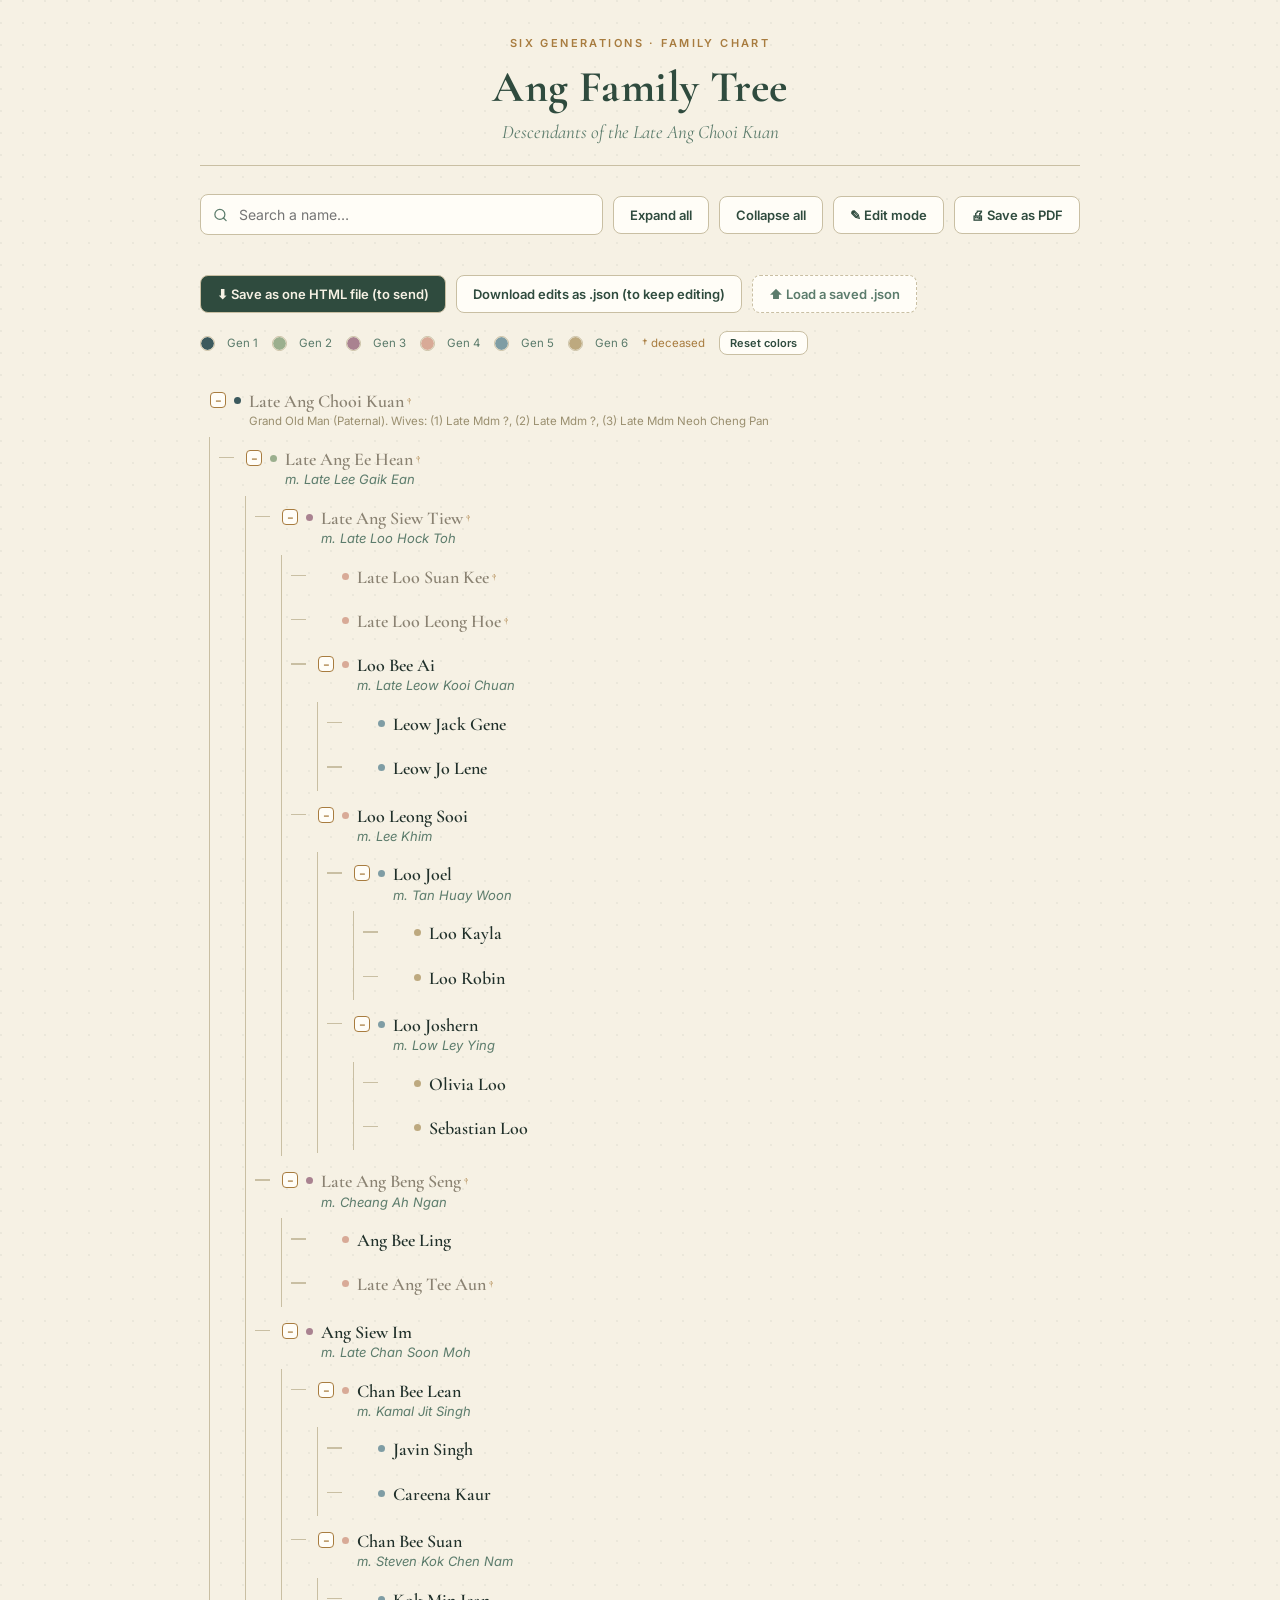
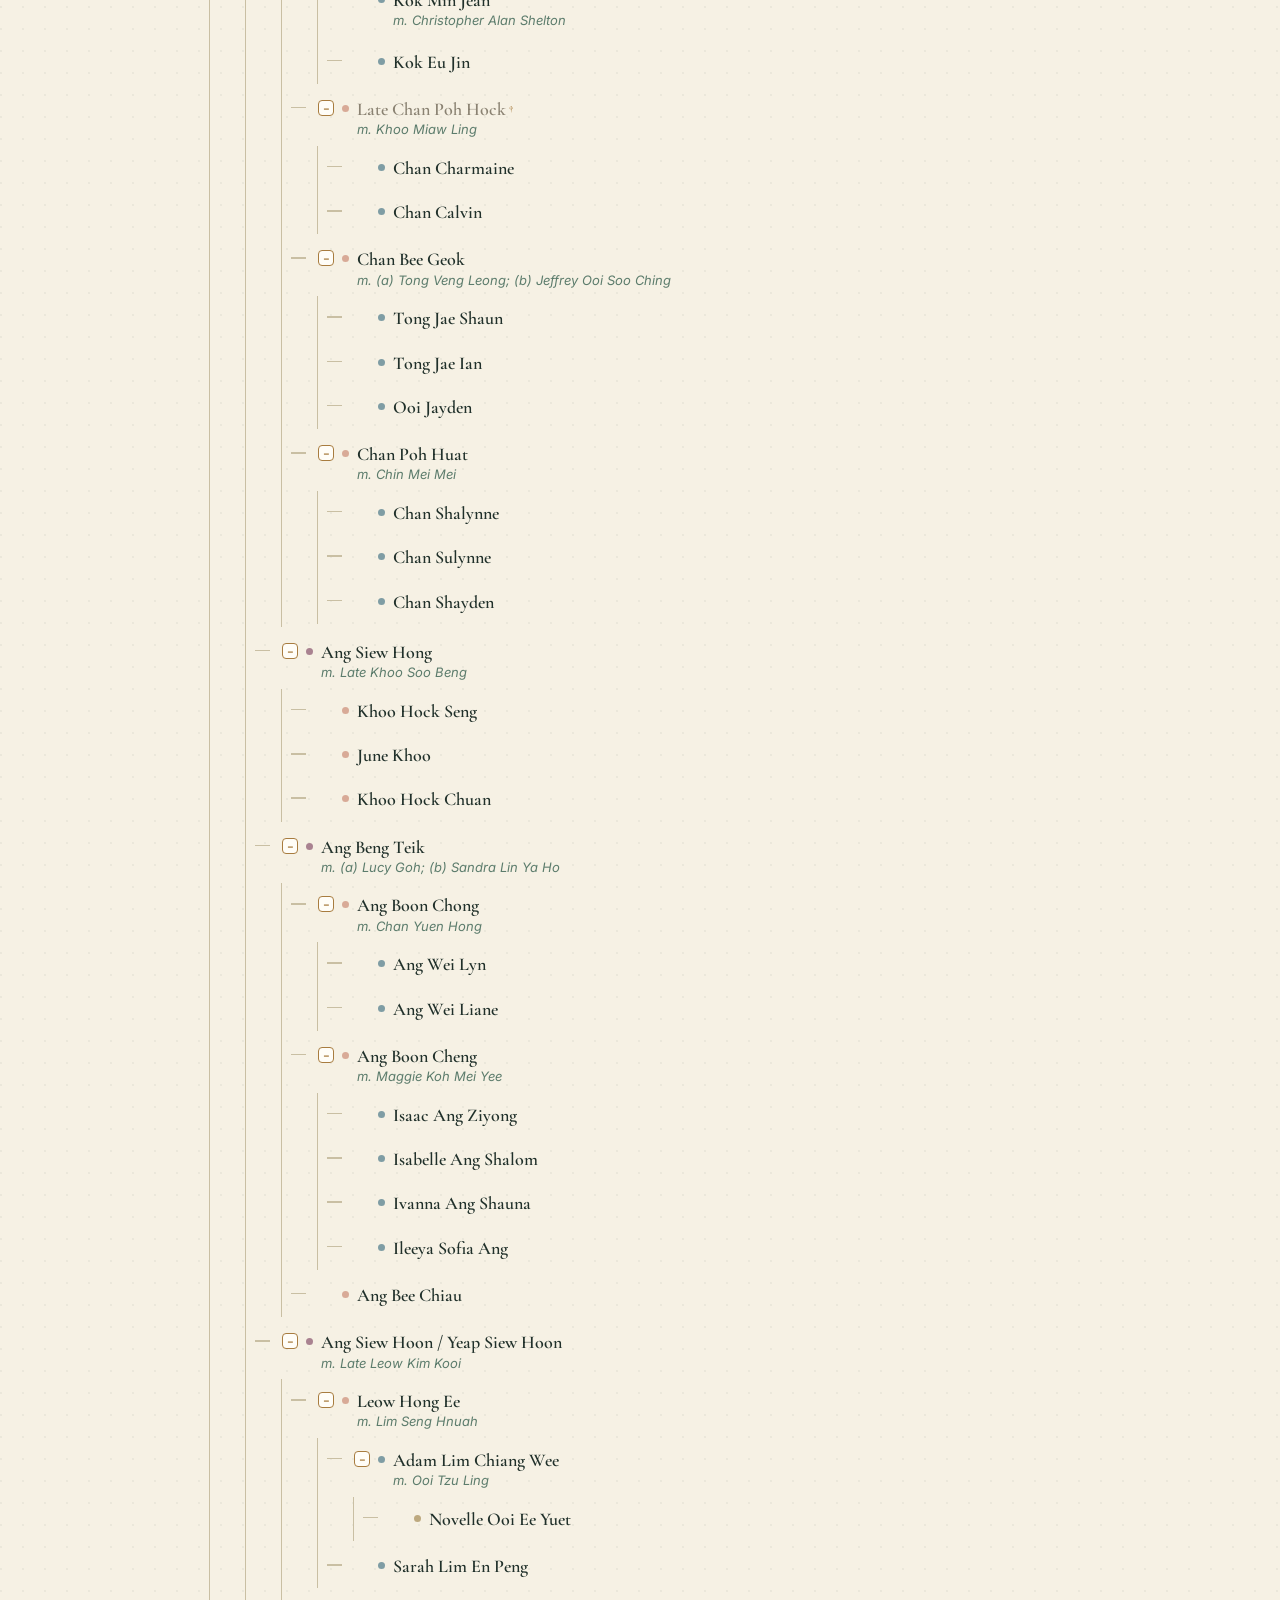
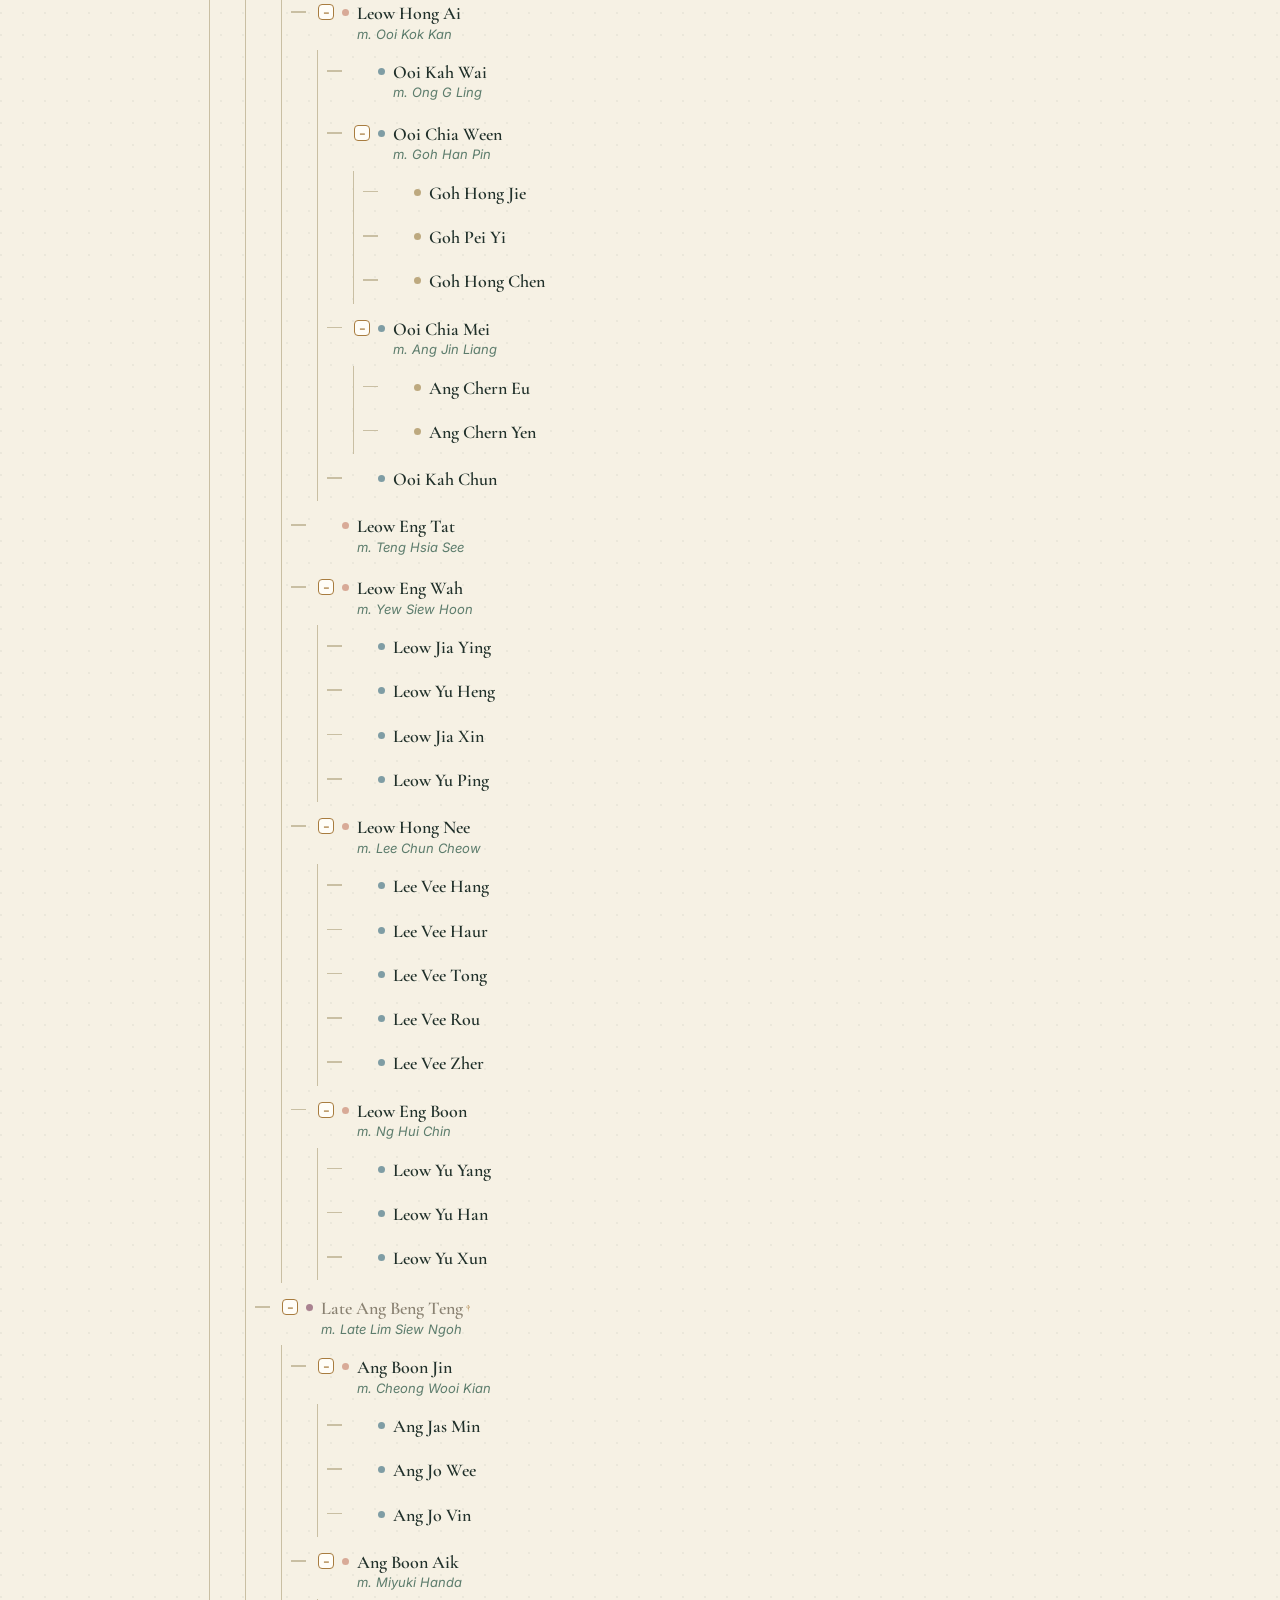
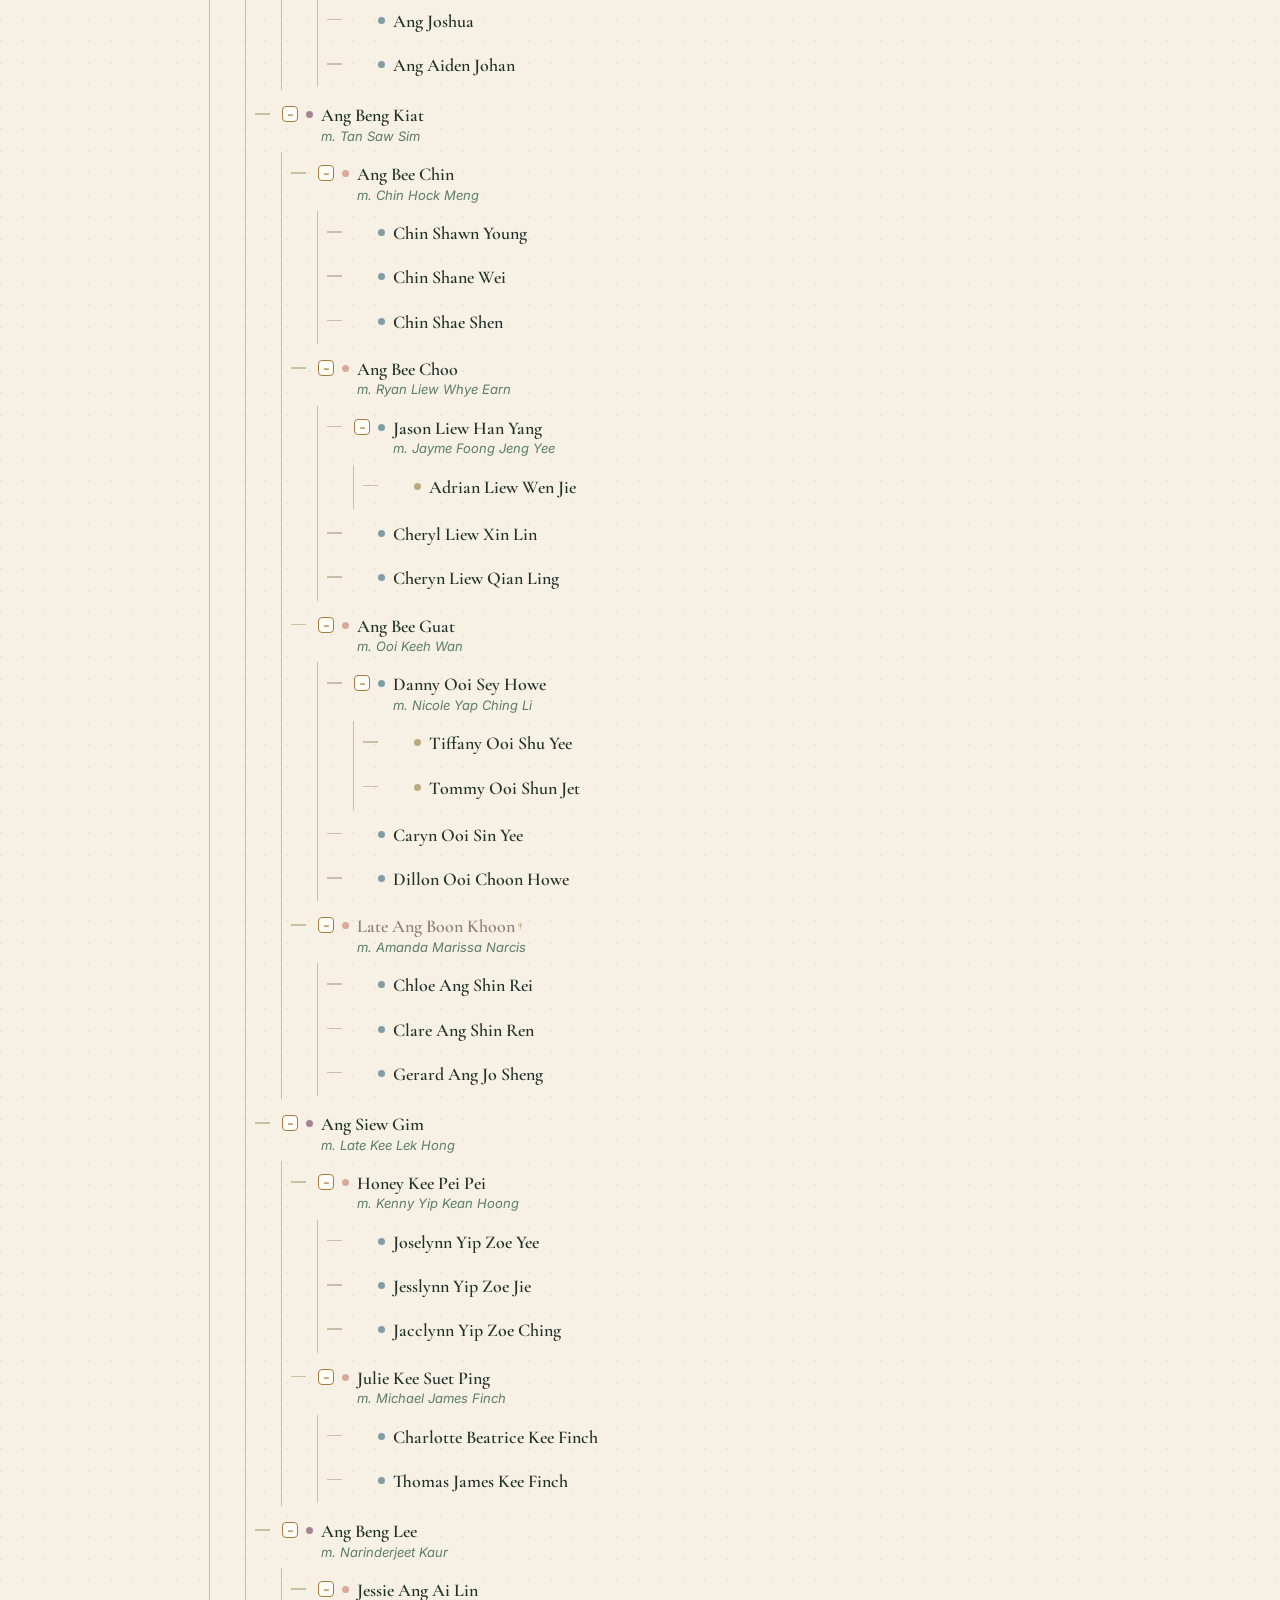
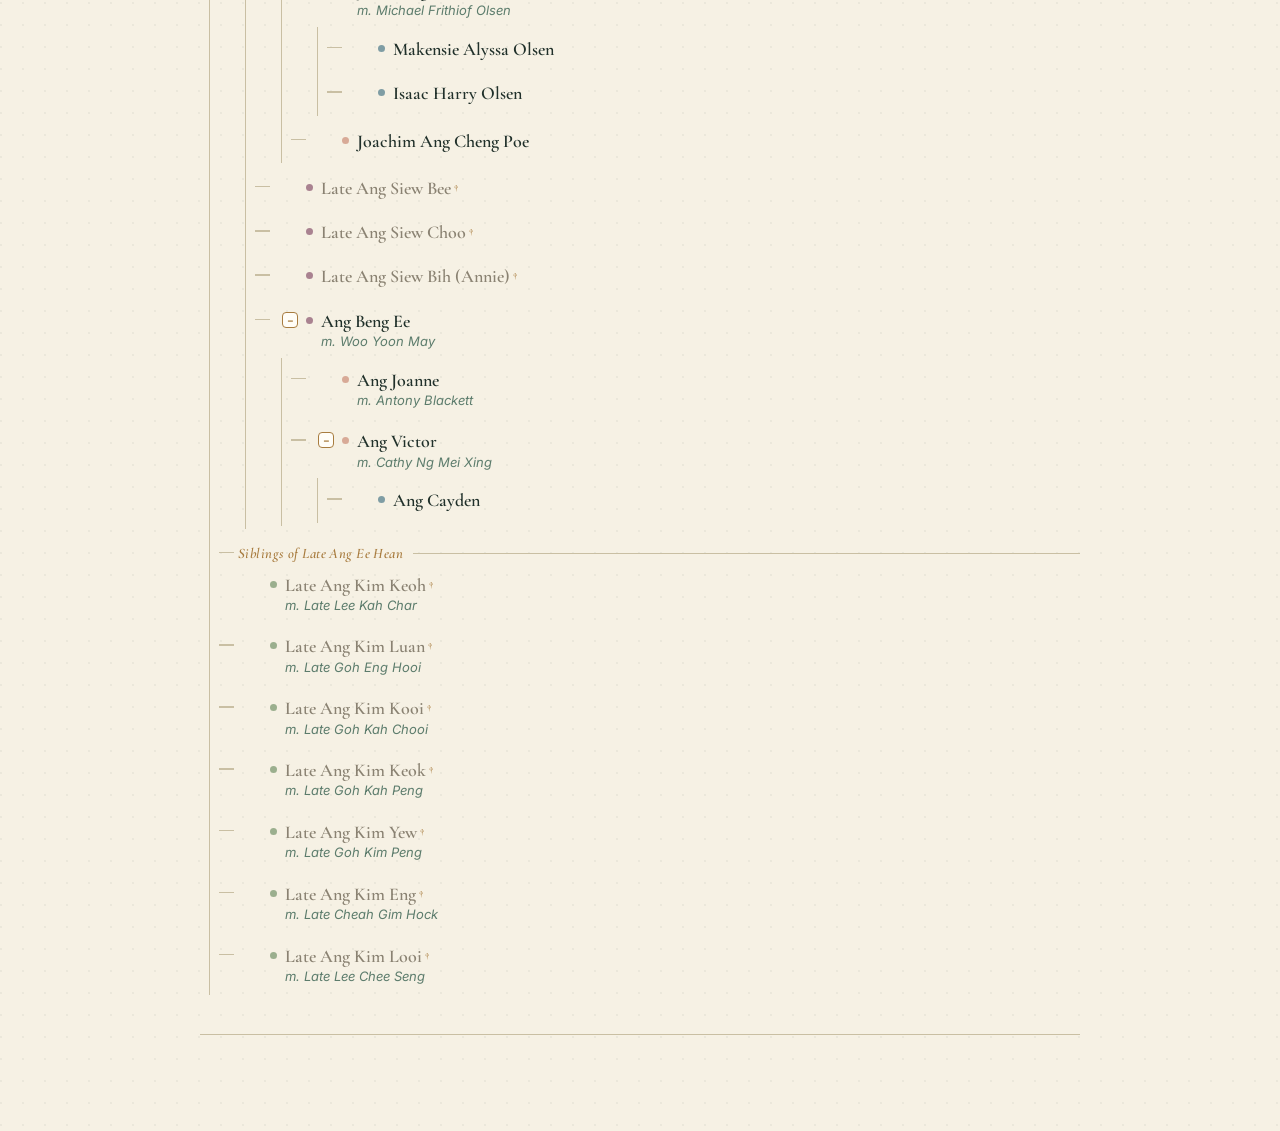
==== commit d49a38fd: "Remove footer instructions text Clear the footer content that provided usage instructions for the AN" ====
--- a/index.html
+++ b/index.html
@@ -51,7 +51,7 @@
   <ul class="tree" id="treeRoot"><li><div class="node"><div class="toggle">−</div><div class="gen-dot" style="background: rgb(60, 89, 93);"></div><div class="info"><div class="name deceased">Late Ang Chooi Kuan</div><div class="note">Grand Old Man (Paternal). Wives: (1) Late Mdm ?, (2) Late Mdm ?, (3) Late Mdm Neoh Cheng Pan</div></div><div class="edit-icon">✎</div></div><ul><li><div class="node"><div class="toggle">+</div><div class="gen-dot" style="background: rgb(155, 175, 142);"></div><div class="info"><div class="name deceased">Late Ang Ee Hean</div><div class="spouse">m. Late Lee Gaik Ean</div></div><div class="edit-icon">✎</div></div></li><li><div class="node"><div class="toggle empty"></div><div class="gen-dot" style="background: rgb(155, 175, 142);"></div><div class="info"><div class="name deceased">Late Ang Kim Keoh</div><div class="spouse">m. Late Lee Kah Char</div></div><div class="edit-icon">✎</div></div></li><li><div class="node"><div class="toggle empty"></div><div class="gen-dot" style="background: rgb(155, 175, 142);"></div><div class="info"><div class="name deceased">Late Ang Kim Luan</div><div class="spouse">m. Late Goh Eng Hooi</div></div><div class="edit-icon">✎</div></div></li><li><div class="node"><div class="toggle empty"></div><div class="gen-dot" style="background: rgb(155, 175, 142);"></div><div class="info"><div class="name deceased">Late Ang Kim Kooi</div><div class="spouse">m. Late Goh Kah Chooi</div></div><div class="edit-icon">✎</div></div></li><li><div class="node"><div class="toggle empty"></div><div class="gen-dot" style="background: rgb(155, 175, 142);"></div><div class="info"><div class="name deceased">Late Ang Kim Keok</div><div class="spouse">m. Late Goh Kah Peng</div></div><div class="edit-icon">✎</div></div></li><li><div class="node"><div class="toggle empty"></div><div class="gen-dot" style="background: rgb(155, 175, 142);"></div><div class="info"><div class="name deceased">Late Ang Kim Yew</div><div class="spouse">m. Late Goh Kim Peng</div></div><div class="edit-icon">✎</div></div></li><li><div class="node"><div class="toggle empty"></div><div class="gen-dot" style="background: rgb(155, 175, 142);"></div><div class="info"><div class="name deceased">Late Ang Kim Eng</div><div class="spouse">m. Late Cheah Gim Hock</div></div><div class="edit-icon">✎</div></div></li><li><div class="node"><div class="toggle empty"></div><div class="gen-dot" style="background: rgb(155, 175, 142);"></div><div class="info"><div class="name deceased">Late Ang Kim Looi</div><div class="spouse">m. Late Lee Chee Seng</div></div><div class="edit-icon">✎</div></div></li></ul></li></ul>
 
   <footer>
-    Built from the uploaded ANG Family Tree PDF. Use Edit mode to correct any parent/child links. When you're ready to share, click "Save as one HTML file" — it bakes your edits into a single file anyone can open, no extra files needed. To keep editing later yourself, use "Download edits as .json" and load it back in next time.
+    
   </footer>
 </div>
 
